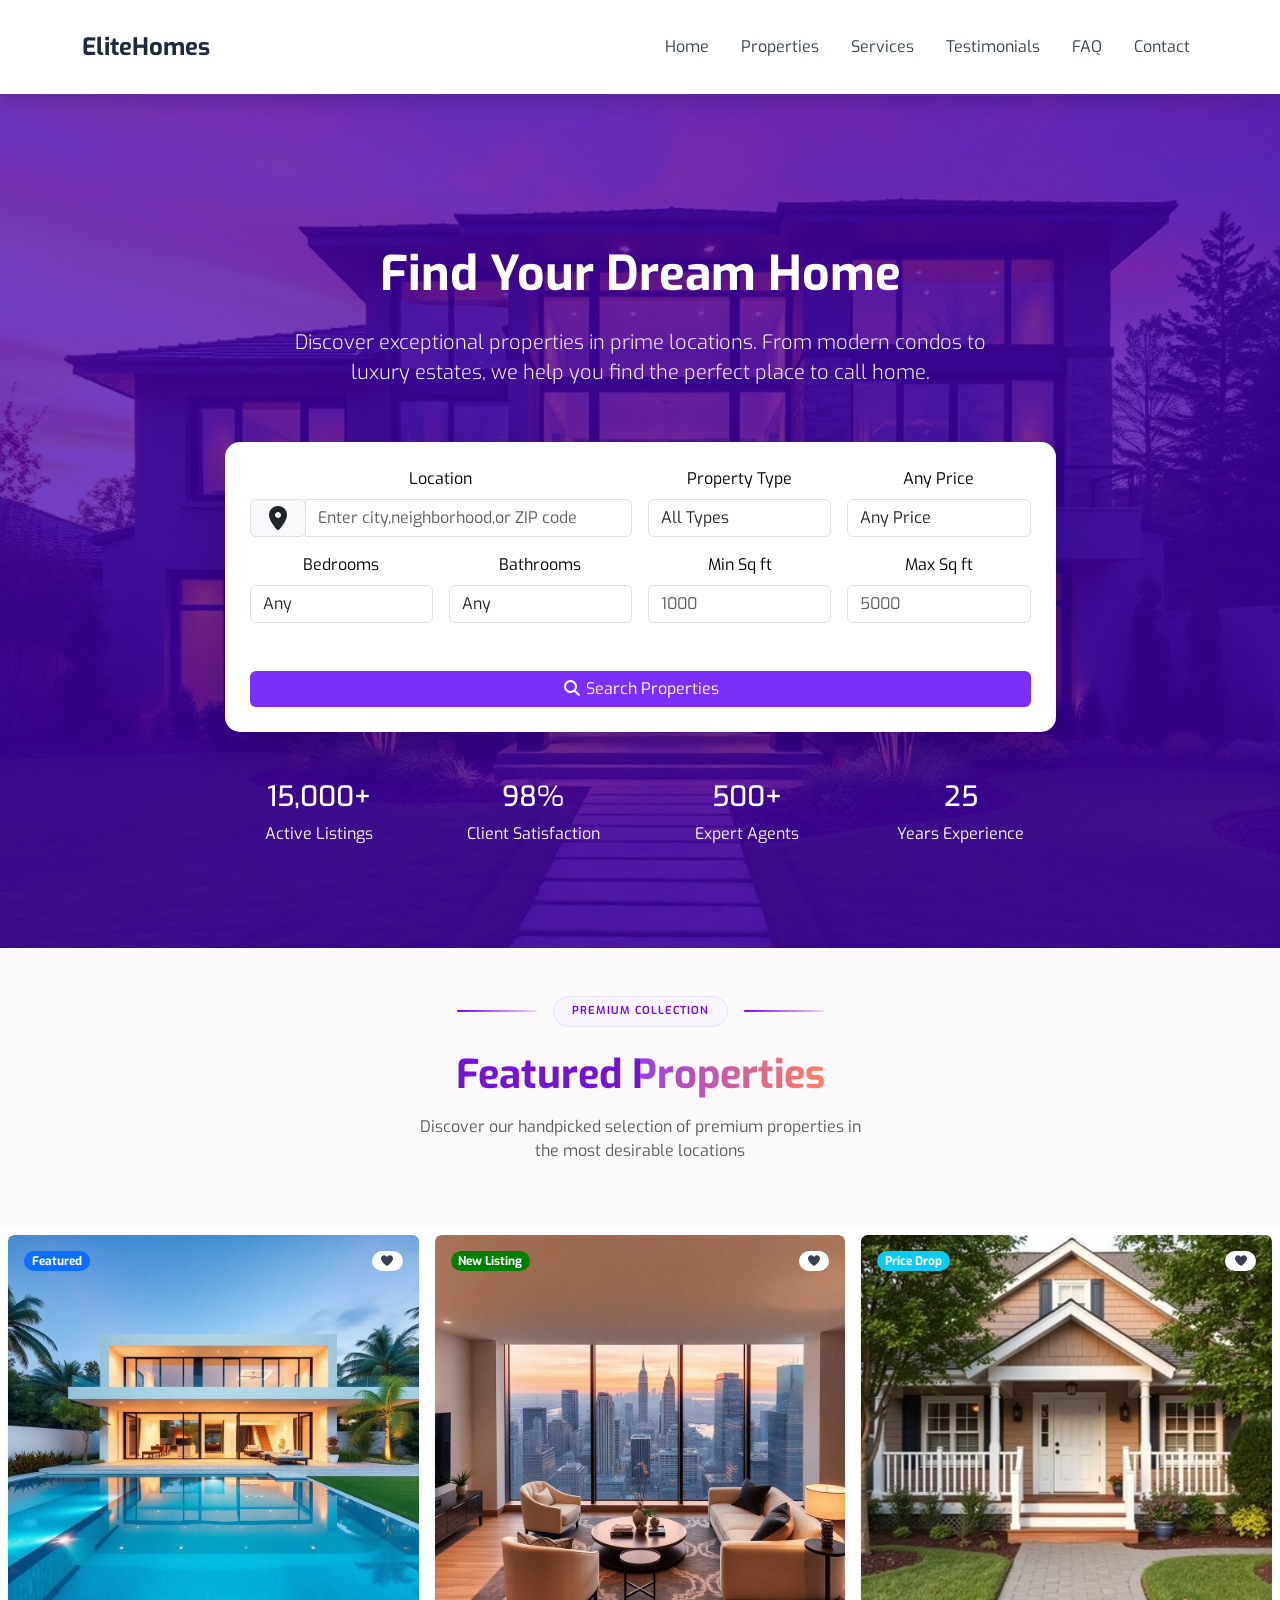
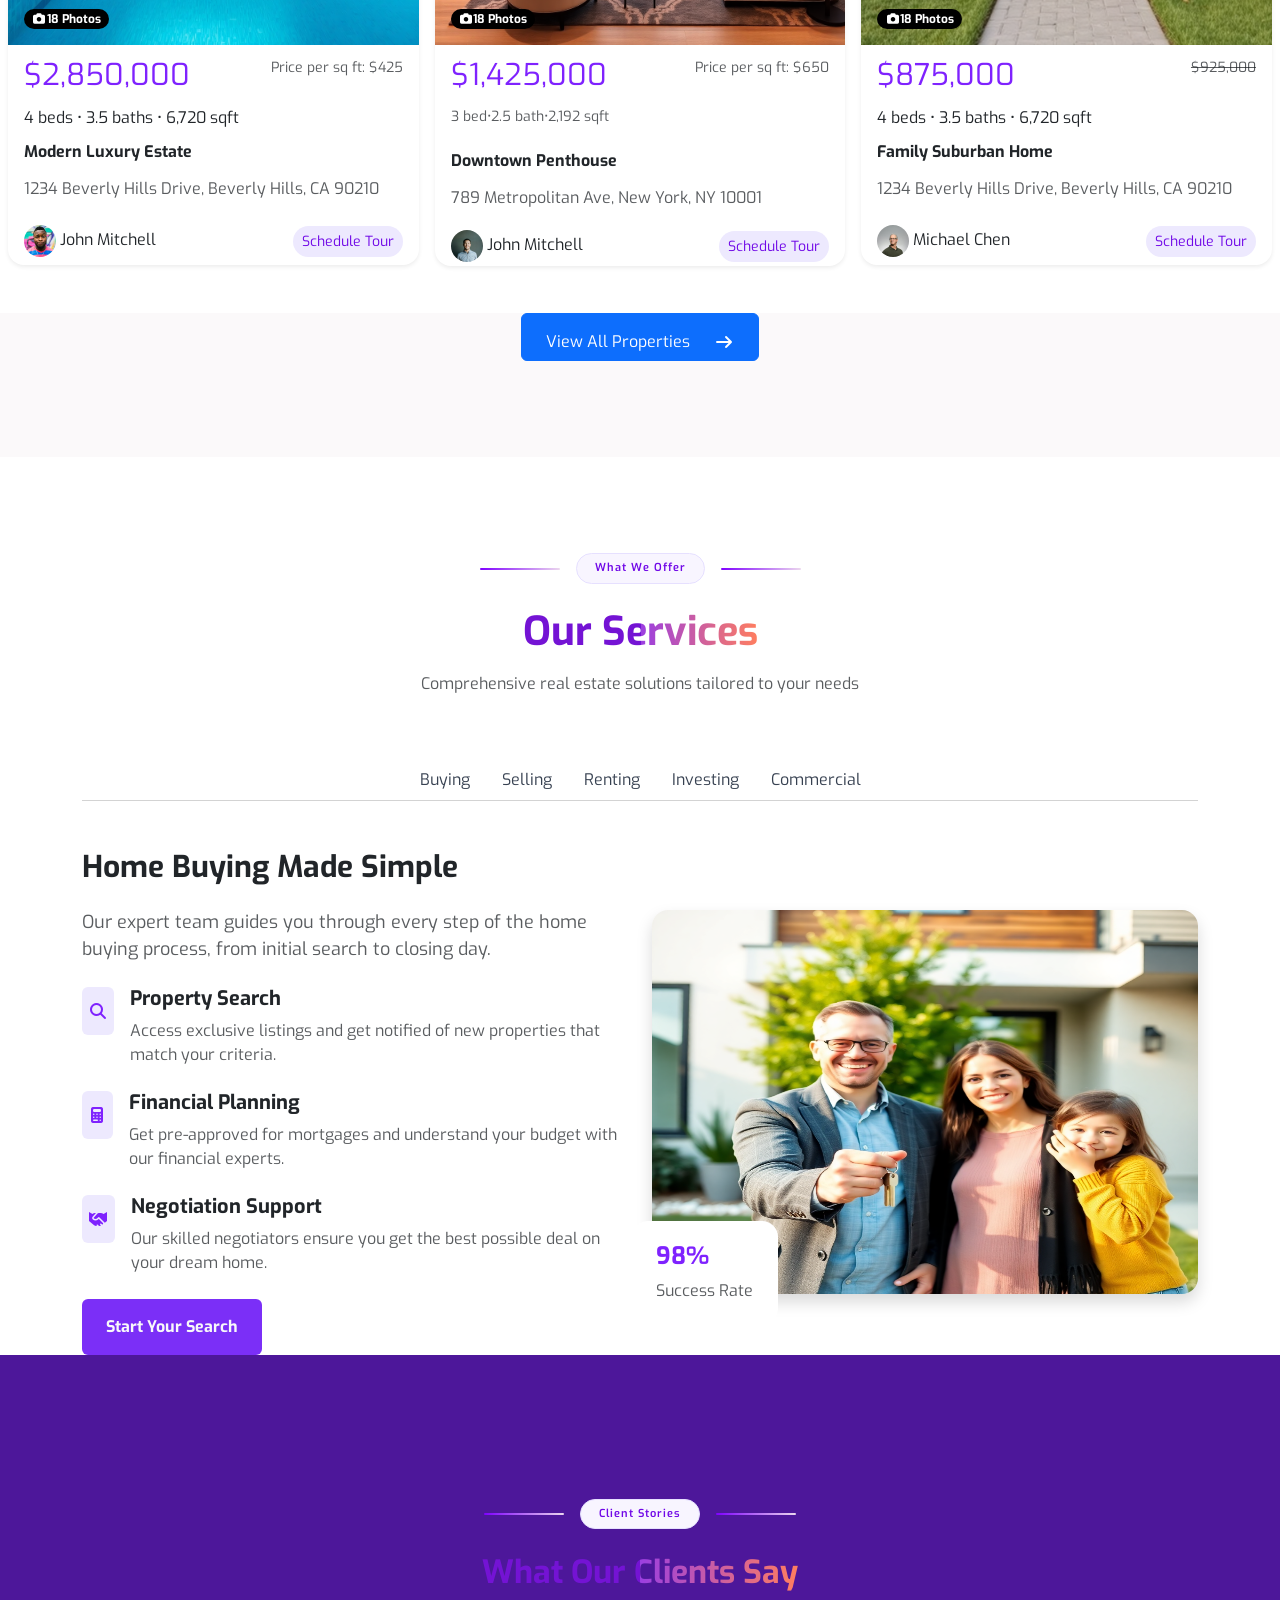
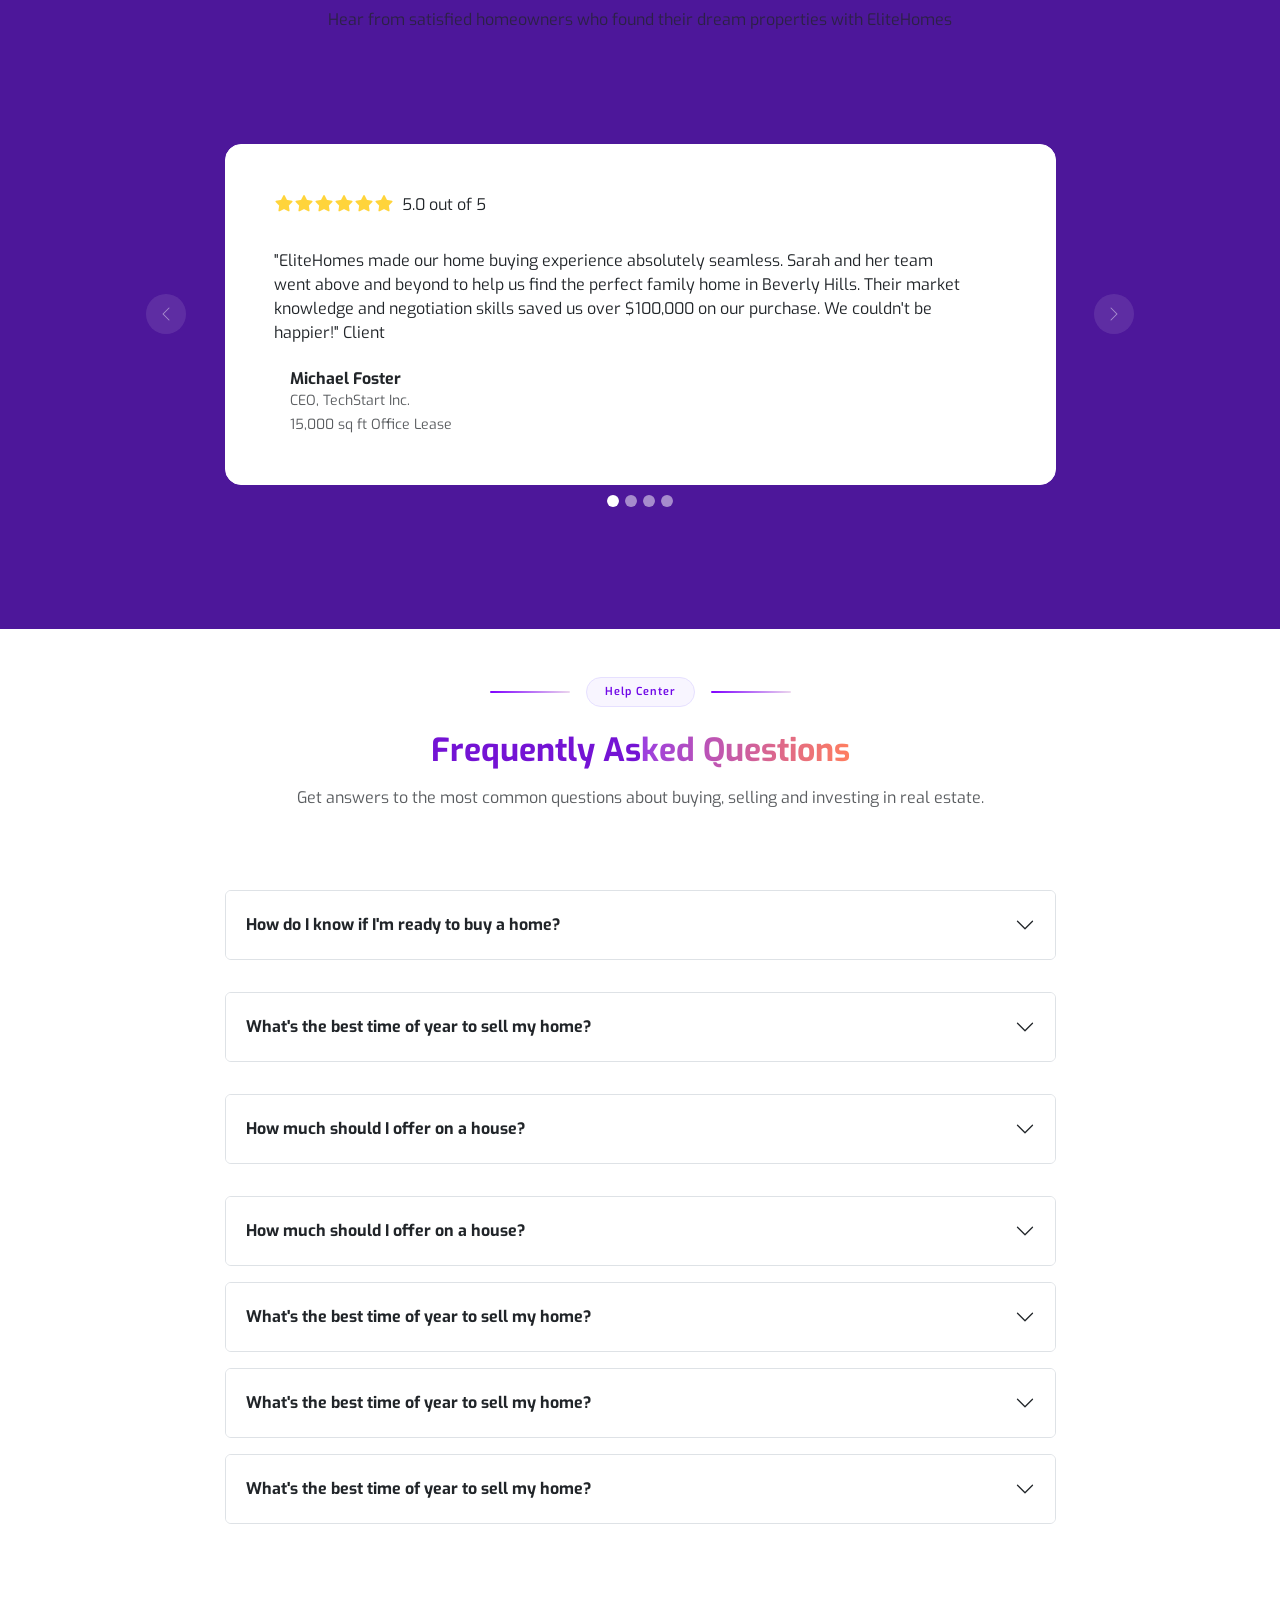
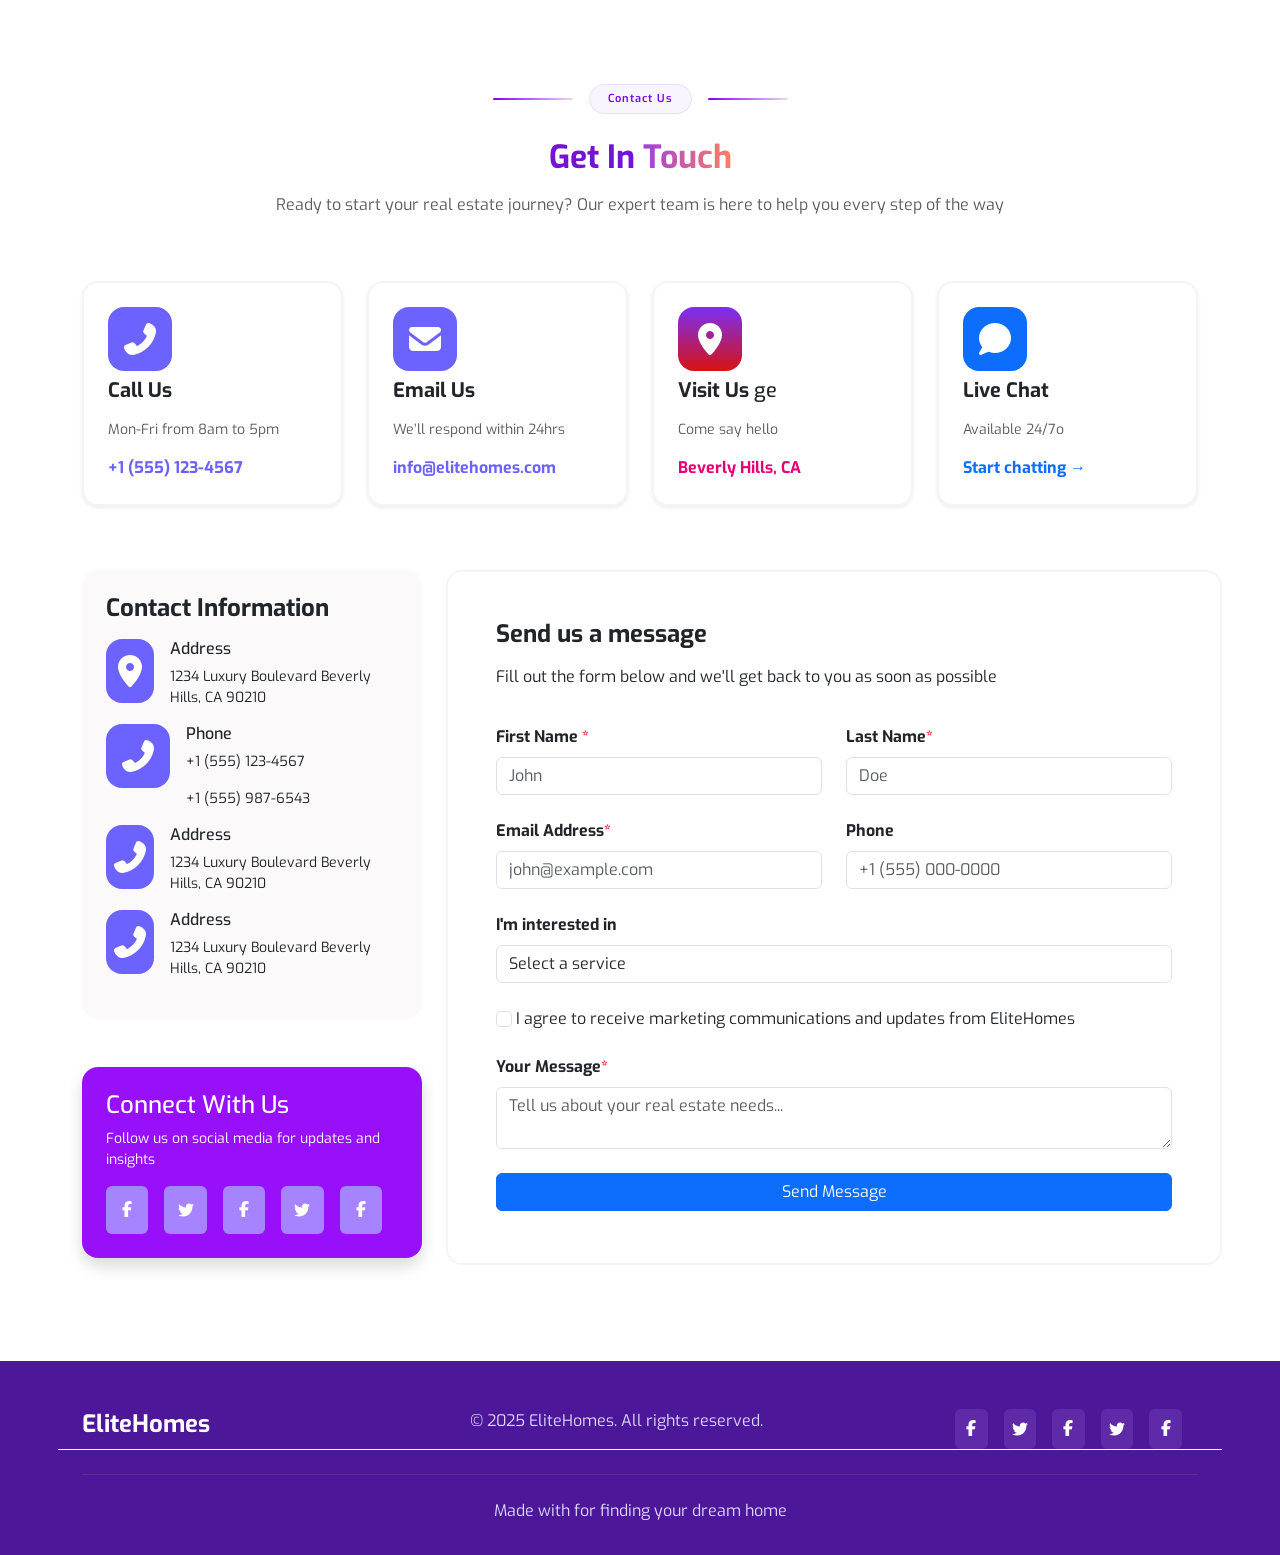
==== index.html @ 31b32c24 "first version" ====
<!DOCTYPE html>
<html lang="en">

<head>
  <meta charset="UTF-8">
  <meta name="viewport" content="width=device-width, initial-scale=1.0">
  <title>Document</title>
  <link href="https://fonts.googleapis.com/css2?family=Exo:ital,wght@0,100..900;1,100..900&display=swap"
    rel="stylesheet">


  <link rel="stylesheet" href="./css/all.min.css">
  <link rel="stylesheet" href="./css/bootstrap.min.css">
  <link rel="stylesheet" href="./css/style.css">

  
</head>

<body>
  <nav class="navbar navbar-expand-lg shadow fixed-top w-100 bg-white">
    <div class="container py-3">
      <a class="navbar-brand" href="#"><b>EliteHomes</b></a>
      <button class="navbar-toggler" type="button" data-bs-toggle="collapse" data-bs-target="#navbar"
        aria-controls="navbarNavDropdown" aria-expanded="false" aria-label="Toggle navigation">
        <span class="navbar-toggler-icon"></span>
      </button>
      <div class="collapse navbar-collapse" id="navbar">
        <ul class="navbar-nav  ms-auto gap-3 " style="border-bottom:none!important">

          <li class="nav-item">
            <a class="nav-link" href="#">Home</a>
          </li>
          <li class="nav-item dropdown position-relative">
            <a class="nav-link dropdown-toggle" href="#" data-bs-toggle="dropdown">
              Properties
            </a>

            <!-- <div class="dropdown-menu mega-menu p-4 bg-white"> -->
            <!-- <div class="dropdown-menu mega-menu p-4 bg-white">
                 -->
            <div class="dropdown-menu mega-menu p-4 bg-white dropdown-menu-start">
              <div class="row g-4">

                <!-- Featured Properties -->
                <div class=" col-md-3 ">
                  <h3 class="mb-3">Featured Properties</h3>

                  <div class="d-flex align-items-center gap-2 mb-2">
                    <img src="images/photo-1600596542815-ffad4c1539a9.jpg" class="property-img rounded" alt="">
                    <div>
                      <h4 class="mb-1 small">Luxury Villa</h4>
                      <p class="mb-0 small text-muted">$2.5M • 5 beds • 4 baths</p>
                    </div>
                  </div>

                  <div class="d-flex align-items-center gap-2">
                    <img src="images/photo-1600585154340-be6161a56a0c.jpg" class="property-img rounded" alt="">
                    <div>
                      <h6 class="mb-1 small">Modern Apartment</h6>
                      <p class="mb-0 small text-muted">$850K • 2 beds .2 baths</p>
                    </div>
                  </div>
                </div>


                <!-- Column 2 -->
                <div class="col-md-3 ">



                  <h3 class="mb-3 ps-4">Property Types</h3>
                  <ul>
                    <li><i class="fa-solid fa-house" style="color: rgb(72, 58, 10);"></i><a href="#"
                        class="flex items-center text-gray-600 hover:text-violet-600 transition-colors">

                        <span>Single Family Homes</span>
                      </a></li>
                    <li><a href=""><i class="fa-solid fa-building"
                          style="color: rgb(72, 58, 10);"></i><span>Apartments</span></a></li>
                    <li><a href=""><i class="fa-solid fa-warehouse"
                          style="color: rgb(72, 58, 10);"></i><span>Condominiums</span></a></li>
                    <li><a href=""><i class="fa-solid fa-store"
                          style="color: rgb(72, 58, 10);"></i><span>Commercial</span></a></li>

                    <li><a href=""><i class="fa-solid fa-tree" style="color: rgb(72, 58, 10);"></i><span>Land &amp;
                          Lots</span></a></li>
                  </ul>



                </div>

                <!-- Column 3 -->
                <div class="col-md-3 mt-4  d-flex flex-column gap-3 mb-2 ">
                  <div class="newyork   rounded-4  align text-start p-4 ">
                    <h6 class="small align-items-start">New York</h6>
                    <p class="small text-muted align-items-start">2145 Properties</p>
                  </div>
                  <div class="newyork   rounded-4  text-start p-4 ">
                    <h6 class="small align-items-start">New York</h6>
                    <p class="small text-muted align-items-start">2145 Properties</p>
                  </div>
                  <div class="newyork rounded-4  text-start p-4 ">
                    <h6 class="small align-items-start">New York</h6>
                    <p class="small text-muted align-items-start">2145 Properties</p>
                  </div>
                </div>


                <!-- Column 4 -->
                <div class="col-md-3 px-4 mt-4  d-flex flex-column gap-3 mb-2 ">
                  <div class="p-3 resourses  rounded-4 ">
                    <div>
                      <h6>
                        Buying Guide
                      </h6>
                    </div>
                    <p>
                      Essential tips and strategies for first-time homebuyers
                    </p>
                    <span>Learn More</span>
                  </div>
                  <div class="p-3 resourses rounded-4 ">
                    <div>
                      <h6>
                        Buying Guide
                      </h6>
                    </div>
                    <p>
                      Essential tips and strategies for first-time homebuyers
                    </p>
                    <span>Learn More</span>
                  </div>
                  <div class="p-3 resourses rounded-4 ">
                    <div>
                      <h6>
                        Buying Guide
                      </h6>
                    </div>
                    <p>
                      Essential tips and strategies for first-time homebuyers
                    </p>
                    <span>Learn More</span>
                  </div>

                </div>

              </div>
            </div>
          </li>




          <li class="nav-item">
            <a class="nav-link" href="#Services">Services</a>
          </li>
          <li class="nav-item">
            <a class="nav-link" href="#">Testimonials</a>
          </li>
          <li class="nav-item">
            <a class="nav-link" href="#">FAQ
            </a>
          </li>
          <li class="nav-item">
            <a class="nav-link" href="#">
              Contact
            </a>
          </li>

        </ul>
      </div>
    </div>
  </nav>


  <section class="hero mt-5 ">
    <div class="container mt-5 ">
      <div class="row mt-5">
        <div class="col-md-9 mx-auto mt-5 ">
          <h1 class="fw-bold display-5 display-md-3 py-3">Find Your Dream Home</h1>
          <p class="lead pb-4">
            Discover exceptional properties in prime locations. From modern condos to <br> luxury estates, we help you
            find
            the
            perfect place to call home.
          </p>



          <!-- Search Box -->
          <form class="search-box shadow-lg">

            <div class="row g-3">



              <div class="col-md-6 ">
                <label class="text-black">Location</label>

                <div class="input-group mt-2">
                  <div class="input-group-prepend">
                    <span class="input-group-text" id="basic-addon1"><i
                        class="fa-solid fa-location-dot fs-4"></i></span>
                  </div>
                  <input type="text" class="form-control" id="location"
                    placeholder="Enter city,neighborhood,or ZIP code">
                </div>




              </div>




              <div class="col-md-3">
                <label class="text-black">Property Type</label>
                <select class="form-select mt-2">
                  <option selected>All Types</option>
                  <option value="1">House</option>
                  <option value="2">Apartment</option>
                  <option value="3">Condo</option>
                  <option value="4">Townhouse</option>
                </select>

              </div>

              <div class="col-md-3">
                <label class="text-black">Any Price</label>
                <select class="form-select mt-2">
                  <option selected>Any Price</option>
                  <option value="1">$0 - $500K</option>
                  <option value="2">$500K - $1M</option>
                  <option value="3">$1M - $2M</option>
                  <option value="4">$2M+</option>
                </select>


              </div>
              <div class="col-md-3">
                <label class="text-black">Bedrooms</label>
                <select class="form-select mt-2">
                  <option selected class="text-black">Any</option>
                  <option value="1">1+</option>
                  <option value="2">2+</option>
                  <option value="3">3+</option>
                  <option value="4">4+</option>
                  <option value="5">5+</option>
                </select>
              </div>
              <div class="col-md-3">
                <label class="text-black">Bathrooms</label>
                <select class="form-select mt-2">
                  <option selected class="text-black">Any</option>
                  <option value="1">1+</option>
                  <option value="2">2+</option>
                  <option value="3">3+</option>
                  <option value="4">4+</option>
                  <option value="5">5+</option>
                </select>
              </div>

              <div class="col-md-3">
                <label class="text-black">Min Sq ft</label>
                <input type="number" class="form-control mt-2 " placeholder="1000">
              </div>

              <div class="col-md-3">
                <label class="text-black">Max Sq ft</label>
                <input type="number" class="form-control mt-2" placeholder="5000">
              </div>

            </div>



            <div class="col-12 ">
              <button class="btn btn-purple w-100 mt-5 g-4 ">
                <i class="fa-solid fa-magnifying-glass"></i> <span>Search Properties</span>
              </button>
            </div>
          </form>
          <div class="row py-5">

            <div class="col-md-3">
              <h3>15,000+</h3>
              <p>Active Listings</p>
            </div>
            <div class="col-md-3">
              <h3>98%</h3>
              <p>Client Satisfaction</p>
            </div>
            <div class="col-md-3">
              <h3>500+</h3>
              <p>Expert Agents</p>
            </div>
            <div class="col-md-3">
              <h3>25</h3>
              <p>Years Experience</p>
            </div>
          </div>
        </div>
      </div>
    </div>
  </section>
  <section class="properties py-5 " id=" properties" style="background-color: #fbf9fa;>
    <div class=" container py-5 ">
      <header class=" text-center ">


        <div class=" d-flex align-items-center justify-content-center mb-4">

    <div class="line"></div>

    <span class="premium-badge mx-3">
      PREMIUM COLLECTION
    </span>

    <div class="line"></div>
    </div>



    <!-- Title -->
    <h1 class="fw-bold gradient-text mb-3">
      Featured Properties
    </h1>

    <!-- Description -->
    <p class="text-muted">
      Discover our handpicked selection of premium properties in <br> the most desirable locations
    </p>
    </header>

    <div class="row py-5 g-0 ">

      <!-- Card 1 -->

      <div class="col-md-4   bg-white  ">
        <div class="premium-card  m-2 shadow-sm rounded-4">
          <div class=" premum-image rounded-top position-relative ">
            <img src="images/44a2b4228c-b0676a32c7b4aac7109e.png" class="img-fluid rounded-top img-zoom w-100"
              class="img-zoom">
            <span class="badge bg-primary position-absolute top-0 start-0  m-3 rounded-4 badge-custom">Featured</span>
            <span
              class="badge bg-primary position-absolute top-0 end-0 m-3 rounded-top-pill rounded-bottom-pill bg-body heart"><i
                class="fa-solid fa-heart"></i></span>
            <span class="badge  position-absolute bottom-0 start-0 m-3 bg-black rounded-4"> <i
                class="fa-solid fa-camera" style="color: rgb(255, 255, 255);"></i>18 Photos</span>


          </div>

          <div class="premium-card-content px-3">
            <div class="d-flex justify-content-between align-items-center py-2">
              <span class="price ">$2,850,000</span>
              <p class="text-muted small">Price per sq ft: $425</p>
            </div>

            <p class="mb-1 text-start">4 beds • 3.5 baths • 6,720 sqft</p>
            <h6 class="fw-bold text-start py-2">Modern Luxury Estate</h6>
            <p class="text-muted text-start">1234 Beverly Hills Drive, Beverly Hills, CA 90210</p>
            <div class="card-footer d-flex justify-content-between align-items-center py-2">
              <div class="justify-rounded">
                <img class="rounded-circle " style="width: 32px;height: 32px;" src="images/avatar-1.jpg"
                  alt="avatar-1 ">
                <span>John Mitchell</span>
              </div>
              <button class="btn btn-sm btn-schedule rounded-4">Schedule Tour</button>
            </div>
          </div>


        </div>
      </div>
      <div class="col-md-4   bg-white  ">
        <div class="premium-card  m-2 shadow-sm rounded-4">
          <div class=" premum-image rounded-top position-relative ">
            <img src="images/9abf95526e-b58dacd391ff334a4f94.png" alt="image"
              class="img-fluid rounded-top img-zoom w-100" class="img-zoom">
            <span class="badge position-absolute top-0 start-0  m-3 new-custom rounded-4">New Listing</span>
            <span
              class="badge bg-primary position-absolute top-0 end-0 m-3 rounded-top-pill rounded-bottom-pill bg-body heart"><i
                class="fa-solid fa-heart"></i></span>
            <span class="badge bg-primary position-absolute bottom-0 start-0 m-3 bg-black rounded-4"> <i
                class="fa-solid fa-camera" style="color: rgb(255, 255, 255);"></i>18 Photos</span>


          </div>

          <div class="premium-card-content px-3">
            <div class="d-flex justify-content-between align-items-center py-2">
              <span class="price ">$1,425,000</span>
              <p class="text-muted small">Price per sq ft: $650</p>
            </div>
            <p class="text-muted small">3 bed•2.5 bath•2,192 sqft</p>


            <h6 class="fw-bold text-start py-2">Downtown Penthouse</h6>
            <p class="text-muted text-start">789 Metropolitan Ave, New York, NY 10001</p>
            <div class="card-footer d-flex justify-content-between align-items-center py-1">
              <div class="justify-rounded">
                <img class="rounded-circle " style="width: 32px;height: 32px;" src="images/avatar-5.jpg"
                  alt="avatar-1 ">
                <span>John Mitchell</span>
              </div>
              <button class="btn btn-sm btn-schedule  rounded-4">Schedule Tour</button>
            </div>
          </div>
        </div>


      </div>
      <div class="col-md-4   bg-white  ">
        <div class="premium-card  m-2 shadow-sm rounded-4">
          <div class=" premum-image rounded-top position-relative ">
            <img src="images/featured-properties-img-3.png" class="img-fluid rounded-top img-zoom w-100"
              class="img-zoom">
            <span class="badge position-absolute top-0 start-0  m-3 bg-info  rounded-4">Price Drop</span>
            <span
              class="badge bg-primary position-absolute top-0 end-0 m-3 rounded-top-pill rounded-bottom-pill bg-body heart"><i
                class="fa-solid fa-heart"></i></span>
            <span class="badge bg-primary position-absolute bottom-0 start-0 m-3 bg-black rounded-4"> <i
                class="fa-solid fa-camera" style="color: rgb(255, 255, 255);"></i>18 Photos</span>


          </div>

          <div class="premium-card-content mb-5 px-3">
            <div class="d-flex justify-content-between align-items-center py-2">
              <span class="price ">$875,000</span>
              <p class="text-muted small text-decoration-line-through"> $925,000</p>
            </div>

            <p class="mb-1 text-start">4 beds • 3.5 baths • 6,720 sqft</p>
            <h6 class="fw-bold text-start py-2">Family Suburban Home</h6>
            <p class="text-muted text-start">1234 Beverly Hills Drive, Beverly Hills, CA 90210</p>
            <div class="card-footer d-flex justify-content-between align-items-center py-2">
              <div class="justify-rounded">
                <img class="rounded-circle " style="width: 32px;height: 32px;" src="images/avatar-3.jpg"
                  alt="avatar-1 ">
                <span>Michael Chen</span>
              </div>
              <button class="btn btn-sm btn-schedule rounded-4">Schedule Tour</button>
            </div>
          </div>


        </div>
      </div>

      <div class="col-12 text-center ">
        <button
          class="btn btn-primary d-inline-flex align-items-center gap-4 mx-auto  px-4 pt-3 text-white curser-pointer ">
          View All Properties
          <i class="fa-solid fa-arrow-right"></i>
        </button>
      </div>

    </div>


  </section>
  <section class="Services " id="Services" style="background-color: #fff;">
    <div class="container pt-5 ">

      <header class=" text-center py-5 ">

        <!-- Line + Badge -->
        <div class=" d-flex align-items-center justify-content-center mb-4">

          <div class="line"></div>

          <span class="premium-badge mx-3">
            What We Offer
          </span>

          <div class="line"></div>
        </div>



        <!-- Title -->
        <h1 class="fw-bold gradient-text mb-3">
          Our Services
        </h1>

        <!-- Description -->
        <p class="text-muted">
          Comprehensive real estate solutions tailored to your needs
        </p>
      </header>
      <ul class="nav nav-pills mb-5 justify-content-center text-decoration-underline" id="pills-tab" role="tablist">
        <li class="nav-item" role="presentation">
          <button class="nav-link active" id="pills-Buying-tab" data-bs-toggle="pill" data-bs-target="#pills-Buying"
            type="button" role="tab" aria-controls="pills-Buying" aria-selected="true">Buying</button>
        </li>
        <li class="nav-item" role="presentation">
          <button class="nav-link" id="pills-Selling-tab" data-bs-toggle="pill" data-bs-target="#pills-Selling"
            type="button" role="tab" aria-controls="pills-Selling" aria-selected="false">Selling</button>
        </li>
        <li class="nav-item" role="presentation">
          <button class="nav-link" id="pills-Renting-tab" data-bs-toggle="pill" data-bs-target="#pills-Renting"
            type="button" role="tab" aria-controls="pills-Renting" aria-selected="false">Renting</button>
        </li>
        <li class="nav-item" role="presentation">
          <button class="nav-link" id="pills-Investing-tab" data-bs-toggle="pill" data-bs-target="#pills-Investing"
            type="button" role="tab" aria-controls="pills-Investing" aria-selected="false">Investing</button>
        </li>
        <li class="nav-item" role="presentation">
          <button class="nav-link" id="pills-Commercial-tab" data-bs-toggle="pill" data-bs-target="#pills-Commercial"
            type="button" role="tab" aria-controls="pills-Commercial" aria-selected="false">Commercial</button>
        </li>

      </ul>
      <div class="tab-content " id="pills-tabContent">
        <div class="tab-pane fade show active" id="pills-Buying" role="tabpanel" aria-labelledby="pills-Buying-tab"
          tabindex="0">
          <div class="row align-items-center">
            <div class="col-lg-6">
              <div class="services-content">
                <h3 class="fw-bold mb-4">Home Buying Made Simple</h3>
                <p class="text-muted mb-4">Our expert team guides you through every step of the home buying process,
                  from
                  initial search to closing day.</p>
                <div class="property d-flex align-items-start">
                  <div class="services-icon d-flex align-items-center justify-content-center rounded-2 me-3"><i
                      class="fa-solid fa-magnifying-glass"></i></div>
                  <div>
                    <h5 class="fw-bold">Property Search</h5>
                    <p class="text-muted mb-4">
                      Access exclusive listings and get notified of new properties that match your criteria.
                    </p>
                  </div>
                </div>
                <div class="property d-flex align-items-start">
                  <div class="services-icon d-flex align-items-center justify-content-center rounded-2 me-3"><i
                      class="fa-solid fa-calculator"></i></div>
                  <div>
                    <h5 class="fw-bold">Financial Planning</h5>
                    <p class="text-muted mb-4">
                      Get pre-approved for mortgages and understand your budget with our financial experts.
                    </p>
                  </div>
                </div>
                <div class="property d-flex align-items-start">
                  <div class="services-icon  d-flex align-items-center justify-content-center rounded-2 me-3"><i
                      class="fa-solid fa-handshake"></i></div>
                  <div>
                    <h5 class="fw-bold">Negotiation Support</h5>
                    <p class="text-muted mb-4">
                      Our skilled negotiators ensure you get the best possible deal on your dream home.
                    </p>
                  </div>
                </div>


                <button class="btn btn-purple custom-btn  py-3 px-4 text-light fw-bold pointer  ">Start Your
                  Search</button>
              </div>
            </div>
            <div class="col-lg-6 my-5 ">
              <div class="services-image position-relative"><img src="images/18044b5adf-88059163f35da14236cf.png"
                  alt="image" class="img-fluid w-100 rounded-4  shadow ">

                <div class="badge-box align-content-center ps-4 rounded-4 ">
                  <h5 class="fw-bold ">98%</h5>
                  <span class="text-muted">Success Rate</span>
                </div>
              </div>
            </div>
          </div>
        </div>
        <div class="tab-pane fade " id="pills-Selling" role="tabpanel" aria-labelledby="pills-Selling-tab" tabindex="0">


          <div class="row align-items-center">
            <div class="col-lg-6">
              <div class="services-content">
                <h3 class="fw-bold mb-4">Maximize Your Home's Value</h3>
                <p class="text-muted mb-4">Sell your property quickly and for the best price with our comprehensive
                  marketing strategy and expert guidance.</p>
                <div class="property d-flex align-items-start">
                  <div class="services-icon d-flex align-items-center justify-content-center rounded-2 me-3"><i
                      class="fa-solid fa-magnifying-glass"></i></div>
                  <div>
                    <h5 class="fw-bold">Market Analysis</h5>
                    <p class="text-muted mb-4">
                      Get a comprehensive market analysis to price your home competitively.
                    </p>
                  </div>
                </div>
                <div class="property d-flex align-items-start">
                  <div class="services-icon d-flex align-items-center justify-content-center rounded-2 me-3"><i
                      class="fa-solid fa-calculator"></i></div>
                  <div>
                    <h5 class="fw-bold">Professional Marketing</h5>
                    <p class="text-muted mb-4">
                      High-quality photography, virtual tours, and multi-channel marketing campaigns.
                    </p>
                  </div>
                </div>
                <div class="property d-flex align-items-start">
                  <div class="services-icon  d-flex align-items-center justify-content-center rounded-2 me-3"><i
                      class="fa-solid fa-handshake"></i></div>
                  <div>
                    <h5 class="fw-bold">Buyer Screening</h5>
                    <p class="text-muted mb-4">
                      We pre-qualify buyers to ensure serious inquiries and smooth transactions.
                    </p>
                  </div>
                </div>


                <button class="btn btn-purple custom-btn  py-3 px-4 text-light fw-bold pointer  ">Get Home
                  Valuation</button>
              </div>
            </div>
            <div class="col-lg-6 my-5 ">
              <div class="services-image position-relative"><img src="images/b4fdd2ba9a-67b56ca0ef6719943016.png"
                  alt="image" class="img-fluid w-100 rounded-4  shadow ">

                <div class="badge-box align-content-center ps-4 rounded-4 ">
                  <h5 class="fw-bold ">98%</h5>
                  <span class="text-muted">Success Rate</span>
                </div>
              </div>
            </div>
          </div>
        </div>
        <div class="tab-pane fade" id="pills-Renting" role="tabpanel" aria-labelledby="pills-Renting-tab" tabindex="0">

          <div class="row align-items-center">
            <div class="col-lg-6">
              <div class="services-content">
                <h3 class="fw-bold mb-4">Premium Rental Properties</h3>
                <p class="text-muted mb-4">Find your perfect rental home with our extensive portfolio of quality
                  properties and personalized service.</p>
                <div class="property d-flex align-items-start">
                  <div class="services-icon d-flex align-items-center justify-content-center rounded-2 me-3"><i
                      class="fa-solid fa-magnifying-glass"></i></div>
                  <div>
                    <h5 class="fw-bold">Prime Locations </h5>
                    <p class="text-muted mb-4">
                      Access rentals in the most desirable neighborhoods and communities.
                    </p>
                  </div>
                </div>
                <div class="property d-flex align-items-start">
                  <div class="services-icon d-flex align-items-center justify-content-center rounded-2 me-3"><i
                      class="fa-solid fa-calculator"></i></div>
                  <div>
                    <h5 class="fw-bold">Verified Properties</h5>
                    <p class="text-muted mb-4">
                      All our rental properties are thoroughly inspected and verified for quality.
                    </p>
                  </div>
                </div>
                <div class="property d-flex align-items-start">
                  <div class="services-icon  d-flex align-items-center justify-content-center rounded-2 me-3"><i
                      class="fa-solid fa-handshake"></i></div>
                  <div>
                    <h5 class="fw-bold">24/7 Support</h5>
                    <p class="text-muted mb-4">
                      Round-the-clock maintenance and tenant support services.
                    </p>
                  </div>
                </div>


                <button class="btn btn-purple custom-btn  py-3 px-4 text-light fw-bold pointer  "> Browse Rentals
                </button>
              </div>
            </div>
            <div class="col-lg-6 my-5 ">
              <div class="services-image position-relative"><img src="images/0dc817b5c8-7e972da3ef57d074b2ad.png"
                  alt="image" class="img-fluid w-100 rounded-4  shadow ">

                <div class="badge-box align-content-center ps-4 rounded-4 ">
                  <h5 class="fw-bold ">98%</h5>
                  <span class="text-muted">Success Rate</span>
                </div>
              </div>
            </div>
          </div>
        </div>
        <div class="tab-pane fade" id="pills-Investing" role="tabpanel" aria-labelledby="pills-Investing-tab"
          tabindex="0">

          <div class="row align-items-center">
            <div class="col-lg-6">
              <div class="services-content">
                <h3 class="fw-bold mb-4">Real Estate Investment</h3>
                <p class="text-muted mb-4">Build wealth through strategic real estate investments with our expert
                  guidance and market insights.</p>
                <div class="property d-flex align-items-start">
                  <div class="services-icon d-flex align-items-center justify-content-center rounded-2 me-3"><i
                      class="fa-solid fa-magnifying-glass"></i></div>
                  <div>
                    <h5 class="fw-bold">Portfolio Analysis</h5>
                    <p class="text-muted mb-4">
                      Comprehensive analysis of investment opportunities and portfolio optimization.
                    </p>
                  </div>
                </div>
                <div class="property d-flex align-items-start">
                  <div class="services-icon d-flex align-items-center justify-content-center rounded-2 me-3"><i
                      class="fa-solid fa-calculator"></i></div>
                  <div>
                    <h5 class="fw-bold">ROI Projections</h5>
                    <p class="text-muted mb-4">
                      Detailed return on investment calculations and market forecasting.
                    </p>
                  </div>
                </div>
                <div class="property d-flex align-items-start">
                  <div class="services-icon  d-flex align-items-center justify-content-center rounded-2 me-3"><i
                      class="fa-solid fa-handshake"></i></div>
                  <div>
                    <h5 class="fw-bold">Property Management</h5>
                    <p class="text-muted mb-4">
                      Full-service property management for hands-off investment experience.
                    </p>
                  </div>
                </div>


                <button class="btn btn-purple custom-btn  py-3 px-4 text-light fw-bold pointer  ">
                  Explore Investments</button>
              </div>
            </div>
            <div class="col-lg-6 my-5 ">
              <div class="services-image position-relative"><img src="images/debf2496fe-17c2d91b88c14737e857.png"
                  alt="image" class="img-fluid w-100 rounded-4  shadow ">

                <div class="badge-box align-content-center ps-4 rounded-4 ">
                  <h5 class="fw-bold ">98%</h5>
                  <span class="text-muted">Success Rate</span>
                </div>
              </div>
            </div>
          </div>
        </div>
        <div class="tab-pane fade" id="pills-Commercial" role="tabpanel" aria-labelledby="pills-Commercial-tab"
          tabindex="0">

          <div class="row align-items-center">
            <div class="col-lg-6">
              <div class="services-content">
                <h3 class="fw-bold mb-4">Commercial Real Estate</h3>
                <p class="text-muted mb-4">Expert commercial real estate services for businesses, investors, and
                  developers.</p>
                <div class="property d-flex align-items-start">
                  <div class="services-icon d-flex align-items-center justify-content-center rounded-2 me-3"><i
                      class="fa-solid fa-magnifying-glass"></i></div>
                  <div>
                    <h5 class="fw-bold">Office Spaces</h5>
                    <p class="text-muted mb-4">
                      Prime office locations for businesses of all sizes and industries.
                    </p>
                  </div>
                </div>
                <div class="property d-flex align-items-start">
                  <div class="services-icon d-flex align-items-center justify-content-center rounded-2 me-3"><i
                      class="fa-solid fa-calculator"></i></div>
                  <div>
                    <h5 class="fw-bold">Industrial Properties
                    </h5>
                    <p class="text-muted mb-4">
                      Warehouses, manufacturing facilities, and distribution centers.
                    </p>
                  </div>
                </div>
                <div class="property d-flex align-items-start">
                  <div class="services-icon  d-flex align-items-center justify-content-center rounded-2 me-3"><i
                      class="fa-solid fa-handshake"></i></div>
                  <div>
                    <h5 class="fw-bold">Retail Spaces</h5>
                    <p class="text-muted mb-4">
                      High-traffic retail locations and shopping center opportunities.
                    </p>
                  </div>
                </div>


                <button class="btn btn-purple custom-btn  py-3 px-4 text-light fw-bold pointer  ">
                  View Commercial Properties
                </button>
              </div>
            </div>
            <div class="col-lg-6 my-5 ">
              <div class="services-image position-relative"><img src="images/183e1f2976-275f59474e90bc26d93b.png"
                  alt="image" class="img-fluid w-100 rounded-4  shadow ">

                <div class="badge-box align-content-center ps-4 rounded-4 ">
                  <h5 class="fw-bold ">$2.5B</h5>
                  <span class="text-muted">Commercial Volume</span>
                </div>
              </div>
            </div>
          </div>
        </div>
      </div>
    </div>

    </div>
  </section>

  <section class="testimonials py-5 text-center text-white w-100">
    <div class="container py-5">
      <header class=" text-center py-5 ">

        <!-- Line + Badge -->
        <div class=" d-flex align-items-center justify-content-center mb-4">

          <div class="line"></div>

          <span class="premium-badge mx-3">
            Client Stories
          </span>

          <div class="line"></div>
        </div>



        <!-- Title -->
        <h2 class="fw-bold gradient-text mb-3">
          What Our Clients Say
        </h2>

        <!-- Description -->
        <p class="text-muted">
          Hear from satisfied homeowners who found their dream properties with EliteHomes
        </p>
      </header>

      <div id="testimonialCarousel" class="carousel slide py-5" data-bs-ride="carousel">

        <!-- indicators -->
        <div class="carousel-indicators">
          <button type="button" data-bs-target="#testimonialCarousel" data-bs-slide-to="0" class="active"></button>
          <button type="button" data-bs-target="#testimonialCarousel" data-bs-slide-to="1"></button>
          <button type="button" data-bs-target="#testimonialCarousel" data-bs-slide-to="2"></button>
          <button type="button" data-bs-target="#testimonialCarousel" data-bs-slide-to="3"></button>
        </div>

        <div class="carousel-inner ">

          <!-- item 1 -->
          <div class="carousel-item active">
            <div class="row  align-items-center justify-content-center ">
              <div class="col-md-9">
                <div class="testimonial-card text-start bg-white rounded-4 p-5 ">

                  <div class=" d-flex mb-3 ">
                    <span><i class="fa-solid fa-star" style="color: rgb(255, 212, 59);"></i><i class="fa-solid fa-star"
                        style="color: rgb(255, 212, 59);"></i><i class="fa-solid fa-star"
                        style="color: rgb(255, 212, 59);"></i><i class="fa-solid fa-star"
                        style="color: rgb(255, 212, 59);"></i><i class="fa-solid fa-star"
                        style="color: rgb(255, 212, 59);"></i><i class="fa-solid fa-star"
                        style="color: rgb(255, 212, 59);"></i></span>
                    <p class="text-dark ms-2">5.0 out of 5
                    </p>
                  </div>

                  <p class="text-dark">
                    "EliteHomes made our home buying experience absolutely seamless. Sarah and her team <br> went
                    above
                    and
                    beyond to help us find the perfect family home in Beverly Hills. Their market <br> knowledge and
                    negotiation skills saved us over $100,000 on our purchase. We couldn't be <br> happier!"
                    Client

                  </p>

                  <div class="d-flex align-items-center mt-4">
                    <img src="https://i.pravatar.cc/60" class="rounded-circle me-3" alt="">
                    <div class="text-start">
                      <h6 class="mb-0 text-dark fw-bold">Michael Foster</h6>
                      <small class="text-muted">CEO, TechStart Inc.</small><br>
                      <small class="text-muted">15,000 sq ft Office Lease</small>
                    </div>
                  </div>

                </div>
              </div>
            </div>
          </div>
          <div class="carousel-item ">
            <div class="row  align-items-center justify-content-center ">
              <div class="col-md-9">
                <div class="testimonial-card text-start bg-white rounded-4 p-5 ">

                  <div class=" d-flex mb-3 ">
                    <span><i class="fa-solid fa-star" style="color: rgb(255, 212, 59);"></i><i class="fa-solid fa-star"
                        style="color: rgb(255, 212, 59);"></i><i class="fa-solid fa-star"
                        style="color: rgb(255, 212, 59);"></i><i class="fa-solid fa-star"
                        style="color: rgb(255, 212, 59);"></i><i class="fa-solid fa-star"
                        style="color: rgb(255, 212, 59);"></i><i class="fa-solid fa-star"
                        style="color: rgb(255, 212, 59);"></i></span>
                    <p class="text-dark ms-2">5.0 out of 5
                    </p>
                  </div>

                  <p class="text-dark">
                    "EliteHomes made our home buying experience absolutely seamless. Sarah and her team <br> went
                    above
                    and
                    beyond to help us find the perfect family home in Beverly Hills. Their market <br> knowledge and
                    negotiation skills saved us over $100,000 on our purchase. We couldn't be <br> happier!"
                    Client

                  </p>

                  <div class="d-flex align-items-center mt-4">
                    <img src="https://i.pravatar.cc/60" class="rounded-circle me-3" alt="">
                    <div class="text-start">
                      <h6 class="mb-0 text-dark fw-bold">Michael Foster</h6>
                      <small class="text-muted">CEO, TechStart Inc.</small><br>
                      <small class="text-muted">15,000 sq ft Office Lease</small>
                    </div>
                  </div>

                </div>
              </div>
            </div>
          </div>
          <div class="carousel-item ">
            <div class="row  align-items-center justify-content-center ">
              <div class="col-md-9">
                <div class="testimonial-card text-start bg-white rounded-4 p-5 ">

                  <div class=" d-flex mb-3 ">
                    <span><i class="fa-solid fa-star" style="color: rgb(255, 212, 59);"></i><i class="fa-solid fa-star"
                        style="color: rgb(255, 212, 59);"></i><i class="fa-solid fa-star"
                        style="color: rgb(255, 212, 59);"></i><i class="fa-solid fa-star"
                        style="color: rgb(255, 212, 59);"></i><i class="fa-solid fa-star"
                        style="color: rgb(255, 212, 59);"></i><i class="fa-solid fa-star"
                        style="color: rgb(255, 212, 59);"></i></span>
                    <p class="text-dark ms-2">5.0 out of 5
                    </p>
                  </div>

                  <p class="text-dark">
                    "EliteHomes made our home buying experience absolutely seamless. Sarah and her team <br> went
                    above
                    and
                    beyond to help us find the perfect family home in Beverly Hills. Their market <br> knowledge and
                    negotiation skills saved us over $100,000 on our purchase. We couldn't be <br> happier!"
                    Client

                  </p>

                  <div class="d-flex align-items-center mt-4">
                    <img src="https://i.pravatar.cc/60" class="rounded-circle me-3" alt="">
                    <div class="text-start">
                      <h6 class="mb-0 text-dark fw-bold">Michael Foster</h6>
                      <small class="text-muted">CEO, TechStart Inc.</small><br>
                      <small class="text-muted">15,000 sq ft Office Lease</small>
                    </div>
                  </div>

                </div>
              </div>
            </div>
          </div>

          <div class="carousel-item">
            <div class="row  align-items-center justify-content-center ">
              <div class="col-md-9">
                <div class="testimonial-card text-start bg-white rounded-4 p-5 ">

                  <div class=" d-flex mb-3 ">
                    <span><i class="fa-solid fa-star" style="color: rgb(255, 212, 59);"></i><i class="fa-solid fa-star"
                        style="color: rgb(255, 212, 59);"></i><i class="fa-solid fa-star"
                        style="color: rgb(255, 212, 59);"></i><i class="fa-solid fa-star"
                        style="color: rgb(255, 212, 59);"></i><i class="fa-solid fa-star"
                        style="color: rgb(255, 212, 59);"></i><i class="fa-solid fa-star"
                        style="color: rgb(255, 212, 59);"></i></span>
                    <p class="text-dark ms-2">5.0 out of 5
                    </p>
                  </div>

                  <p class="text-dark">
                    "EliteHomes made our home buying experience absolutely seamless. Sarah and her team <br> went
                    above
                    and
                    beyond to help us find the perfect family home in Beverly Hills. Their market <br> knowledge and
                    negotiation skills saved us over $100,000 on our purchase. We couldn't be <br> happier!"
                    Client

                  </p>

                  <div class="d-flex align-items-center mt-4">
                    <img src="https://i.pravatar.cc/60" class="rounded-circle me-3" alt="">
                    <div class="text-start">
                      <h6 class="mb-0 text-dark fw-bold">Michael Foster</h6>
                      <small class="text-muted">CEO, TechStart Inc.</small><br>
                      <small class="text-muted">15,000 sq ft Office Lease</small>
                    </div>
                  </div>

                </div>
              </div>
            </div>


          </div>


        </div>
        <button class="carousel-control-prev" type="button" data-bs-target="#testimonialCarousel" data-bs-slide="prev">
          <span class="carousel-control-prev-icon"></span>
        </button>

        <button class="carousel-control-next" type="button" data-bs-target="#testimonialCarousel" data-bs-slide="next">
          <span class="carousel-control-next-icon"></span>
        </button>



      </div>

  </section>
<br><br>
  <section class="faq" id="faq">
    <div class="container">
      <header class=" text-center ">

        <!-- Line + Badge -->
        <div class=" d-flex align-items-center justify-content-center mb-4">

          <div class="line"></div>

          <span class="premium-badge mx-3">
            Help Center
          </span>

          <div class="line"></div>
        </div>



        <!-- Title -->
        <h2 class="fw-bold gradient-text mb-3">
          Frequently Asked Questions
        </h2>

        <!-- Description -->
        <p class="text-muted">
          Get answers to the most common questions about buying, selling and investing in real estate.
        </p>
      </header>

      <div class="row align-items-center justify-content-center py-5">
        <div class="col-md-9 ">
          <div class="accordion py-3" id="accordionPanelsStayOpenExample">
            <div class="accordion-item">
              <h2 class="accordion-header">
                <button class="accordion-button collapsed fw-bold py-4" type="button" data-bs-toggle="collapse"
                  data-bs-target="#panelsStayOpen-collapseOne" aria-expanded="false"
                  aria-controls="panelsStayOpen-collapseOne">

                  How do I know if I'm ready to buy a home?

                </button>
              </h2>
              <div id="panelsStayOpen-collapseOne" class="accordion-collapse collapse ">
                <div class="accordion-body">
                  You're ready to buy a home when you have stable income, a good credit score (typically 620+), a down
                  payment saved (usually 10-20% of the home price), and you plan to stay in the area for at least 3-5
                  years. Our team can help assess your financial readiness and connect you with mortgage pre-approval
                  services.
                </div>
              </div>
            </div>


          </div>
          <div class="accordion py-3" id="accordionPanelsStayOpenExample">
            <div class="accordion-item ">
              <h2 class="accordion-header">
                <button class="accordion-button  collapsed fw-bold py-4" type="button" data-bs-toggle="collapse"
                  data-bs-target="#panelsStayOpen-collapseTwo" aria-expanded="false"
                  aria-controls="panelsStayOpen-collapseTwo">

                  What's the best time of year to sell my home?

                </button>
              </h2>
              <div id="panelsStayOpen-collapseTwo" class="accordion-collapse collapse">
                <div class="accordion-body">
                  Spring and early summer (March through June) are traditionally the best times to sell, as buyers are
                  more active and homes show better with good weather. However, market conditions, local factors, and
                  your personal timeline are more important than the season. We can help you determine the optimal
                  timing based on current market conditions in your area.
                </div>
              </div>
            </div>


          </div>
          <div class="accordion py-3" id="accordionPanelsStayOpenExample">
            <div class="accordion-item">
              <h2 class="accordion-header">
                <button class="accordion-button collapsed fw-bold py-4" type="button" data-bs-toggle="collapse"
                  data-bs-target="#panelsStayOpen-collapseThree" aria-expanded="false"
                  aria-controls="panelsStayOpen-collapseThree">
                  How much should I offer on a house?


                </button>
              </h2>
              <div id="panelsStayOpen-collapseThree" class="accordion-collapse collapse">
                <div class="accordion-body">
                  Your offer should be based on comparable sales in the area, the home's condition, current market
                  conditions, and your budget. In competitive markets, you might need to offer at or above asking price.
                  Our agents will provide a detailed comparative market analysis (CMA) to help you make a competitive
                  yet reasonable offer.
                </div>
              </div>
            </div>
          </div>
           <div class="accordion py-3" id="accordionPanelsStayOpenExample">
              <div class="accordion-item">
                <h2 class="accordion-header">
                  <button class="accordion-button collapsed fw-bold py-4" type="button" data-bs-toggle="collapse"
                    data-bs-target="#panelsStayOpen-collapseFour" aria-expanded="false"
                    aria-controls="panelsStayOpen-collapseFour">
                    How much should I offer on a house?


                  </button>
                </h2>
                <div id="panelsStayOpen-collapseFour" class="accordion-collapse collapse">
                  <div class="accordion-body">
                    Your offer should be based on comparable sales in the area, the home's condition, current market
                    conditions, and your budget. In competitive markets, you might need to offer at or above asking
                    price. Our agents will provide a detailed comparative market analysis (CMA) to help you make a
                    competitive yet reasonable offer.
                  </div>
                </div>
              </div>
           </div>
              <div class="accordion pb-3" id="accordionPanelsStayOpenExample">
                <div class="accordion-item ">
                  <h2 class="accordion-header">
                    <button class="accordion-button collapsed fw-bold py-4" type="button" data-bs-toggle="collapse"
                      data-bs-target="#panelsStayOpen-collapseFive" aria-expanded="false"
                      aria-controls="panelsStayOpen-collapseFive">
                      What's the best time of year to sell my home?

                    </button>
                  </h2>
                  <div id="panelsStayOpen-collapseFive" class="accordion-collapse collapse ">
                    <div class="accordion-body">
                      Spring and early summer (March through June) are traditionally the best times to sell, as buyers
                      are more active and homes show better with good weather. However, market conditions, local
                      factors, and your personal timeline are more important than the season. We can help you determine
                      the optimal timing based on current market conditions in your area.
                    </div>
                  </div>
                </div>
              </div>

                <div class="accordion pb-3" id="accordionPanelsStayOpenExample">
                  <div class="accordion-item ">
                    <h2 class="accordion-header">
                      <button class="accordion-button collapsed fw-bold py-4" type="button" data-bs-toggle="collapse"
                        data-bs-target="#panelsStayOpen-collapseSix" aria-expanded="false"
                        aria-controls="panelsStayOpen-collapseSix">

                        What's the best time of year to sell my home?

                      </button>
                    </h2>
                    <div id="panelsStayOpen-collapseSix" class="accordion-collapse collapse">
                      <div class="accordion-body">
                        Spring and early summer (March through June) are traditionally the best times to sell, as buyers
                        are more active and homes show better with good weather. However, market conditions, local
                        factors, and your personal timeline are more important than the season. We can help you
                        determine the optimal timing based on current market conditions in your area.
                      </div>
                    </div>
                  </div>
                </div>

        <div class="accordion pb-3" id="accordionPanelsStayOpenExample">
                    <div class="accordion-item ">
                      <h2 class="accordion-header">
                        <button class="accordion-button collapsed fw-bold py-4" type="button" data-bs-toggle="collapse"
                          data-bs-target="#panelsStayOpen-collapseSeven" aria-expanded="false"
                          aria-controls="panelsStayOpen-collapseSeven">

                          What's the best time of year to sell my home?

                        </button>
                      </h2>
                      <div id="panelsStayOpen-collapseSeven" class="accordion-collapse collapse ">
                        <div class="accordion-body">
                          Spring and early summer (March through June) are traditionally the best times to sell, as
                          buyers
                          are more active and homes show better with good weather. However, market conditions, local
                          factors, and your personal timeline are more important than the season. We can help you
                          determine the optimal timing based on current market conditions in your area.
                        </div>
                      </div>
                    </div>
        </div>




  </section>
  <section class="contact" id="contact">
    <div class="container py-5 ">
      <header class=" text-center  py-5">

        <!-- Line + Badge -->
        <div class=" d-flex align-items-center justify-content-center mb-4">

          <div class="line"></div>

          <span class="premium-badge mx-3">
            Contact Us
          </span>

          <div class="line"></div>
        </div>



        <!-- Title -->
        <h2 class="fw-bold gradient-text mb-3">
          Get In Touch
        </h2>

        <!-- Description -->
        <p class="text-muted">
          Ready to start your real estate journey? Our expert team is here to help you every step of the way
        </p>
      </header>



      <!-- Top Cards -->
      <div class="row g-4 mb-3">
        <div class="col-md-3 ">
          <div class="card  p-4 shadow-sm rounded-4 ">
            <div class="fs-2 contact-icon d-flex align-items-center justify-content-center rounded-4 me-3"><i
                class="fa-solid fa-phone-flip" style="color: rgb(255, 255, 255);"></i></div>
            <h5 class="fw-bold py-2">Call Us</h5>
            <p class="text-muted small">Mon-Fri from 8am to 5pm</p>
            <a href="# telephone" class="contact-method fw-bold">+1 (555) 123-4567</a>
          </div>
        </div>
        <div class="col-md-3">
          <div class="card  p-4 shadow-sm rounded-4">
            <div class="fs-2 contact-icon d-flex align-items-center justify-content-center rounded-4 me-3"><i
                class="fa-solid fa-envelope" style="color: rgb(255, 255, 255);"></i></div>
            <h5 class="fw-bolder py-2">Email Us</h5>
            <p class="text-muted small ">We’ll respond within 24hrs</p>
            <a href="# email" class="contact-method fw-bold">info@elitehomes.com</a>
          </div>
        </div>
        <div class="col-md-3">
          <div class="card-address  p-4 shadow-sm rounded-4">
            <div class="fs-2 address-icon d-flex align-items-center justify-content-center rounded-4 me-3"><i
                class="fa-solid fa-location-dot" style="color: rgb(255, 255, 255);"></i></div>
            <h5 class=" py-2"><b>Visit Us </b>ge</h5>
            <p class="text-muted small ">Come say hello</p>
            <a href="# address" class="address fw-bold text-decoration-none ">Beverly Hills, CA</a>
          </div>
        </div>

        <div class="col-md-3">
          <div class="card  p-4 shadow-sm rounded-4">
            <div class="fs-2 chat-icon bg-primary d-flex align-items-center justify-content-center rounded-4 me-3"><i
                class="fa-solid fa-comment" style="color: rgb(255, 255, 255);"></i></div>
            <h5 class=" py-2 fw-bold">Live Chat</h5>
            <p class="text-muted small ">Available 24/7o</p>
            <a href="# chat" class="chat fw-bold text-primary text-decoration-none ">Start chatting →</a>
          </div>
        </div>




      </div>


      <div class="row g-5 py-5">


        <div class="col-md-4 ">
          <div class="information-card rounded-4 p-4 ">

            <h4 class=" fw-bold mb-3 ">Contact Information</h4>

            <div class=" d-flex align-items-start g-2">
              <div class="fs-2 contact-icon d-flex align-items-center justify-content-center rounded-4 me-3"><i
                  class="fa-solid fa-location-dot" style="color: rgb(255, 255, 255);"></i></div>
              <div>
                <h6>Address</h6>
                <p class="small">1234 Luxury Boulevard
                  Beverly Hills, CA 90210</p>
              </div>
            </div>
            <div class=" d-flex align-items-start g-2">
              <div class="fs-2 contact-icon d-flex align-items-center justify-content-center rounded-4 me-3"><i
                  class="fa-solid fa-phone-flip" style="color: rgb(255, 255, 255);"></i></div>
              <div>
                <h6>Phone</h6>
                <p class="small">+1 (555) 123-4567</p>
                <p class="small">+1 (555) 987-6543</p>
              </div>
            </div>
            <div class=" d-flex align-items-start justify-content-between">
              <div class="fs-2 contact-icon d-flex align-items-center justify-content-center rounded-4 me-3"><i
                  class="fa-solid fa-phone-flip" style="color: rgb(255, 255, 255);"></i></div>
              <div>
                <h6>Address</h6>
                <p class="small">1234 Luxury Boulevard
                  Beverly Hills, CA 90210</p>
              </div>
            </div>
            <div class=" d-flex align-items-start justify-content-between">
              <div class="fs-2 contact-icon d-flex align-items-center justify-content-center rounded-4 me-3"><i
                  class="fa-solid fa-phone-flip" style="color: rgb(255, 255, 255);"></i></div>
              <div>
                <h6>Address</h6>
                <p class="small">1234 Luxury Boulevard
                  Beverly Hills, CA 90210</p>
              </div>
            </div>
          </div>
          <div class=" links-card p-4 shadow mt-5 rounded-4">
            <h4 class="text-white">Connect With Us</h4>
            <p class="text-white small">Follow us on social media for updates and insights</p>
            <div class="d-flex justify-content-between"><span
                class="link-icon  d-flex align-items-center justify-content-center rounded-2 me-3 ic"><a
                  href="https://www.facebook.com/"><i class="fa-brands fa-facebook-f"
                    style="color: rgb(255, 255, 255);"></i></a></span><span
                class="link-icon d-flex align-items-center justify-content-center rounded-2 me-3"><a
                  href="https://www.facebook.com/"></a><i class="fa-brands fa-twitter"
                  style="color: rgb(255, 255, 255);"></i></span><span
                class="link-icon d-flex align-items-center justify-content-center rounded-2 me-3"><a
                  href="https://www.facebook.com/"><i class="fa-brands fa-facebook-f"
                    style="color: rgb(255, 255, 255);"></i></a></span><span
                class="link-icon d-flex align-items-center justify-content-center rounded-2 me-3""><a href="
                https://www.facebook.com/"></a><i class="fa-brands fa-twitter "
                  style="color: rgb(255, 255, 255);"></i></span><span
                class="link-icon d-flex align-items-center justify-content-center rounded-2 me-3""><a href="
                https://www.facebook.com/"><i class="fa-brands fa-facebook-f"
                  style="color: rgb(255, 255, 255);"></i></a></span></div>


          </div>

        </div>





        <div class=" message col-md-8 p-5 rounded-4">
          <div>
            <h4 class=" fw-bold mb-3">Send us a message</h4>
            <p class="pb-3">Fill out the form below and we'll get back to you as soon as possible</p>

          </div>

          <form action="">

            <div class="row g-4 py-1 ">

              <div class="col-md-6">
                <label class="form-label "><b>First Name <span class="text-danger">*</span></b> </label>
                <input type="text" class="form-control" placeholder="John">
              </div>

              <div class="col-md-6">
                <label class="form-label "><b>Last Name<span class="text-danger">*</span></b></label>
                <input type="text" class="form-control" placeholder="Doe">
              </div>

              <div class="col-md-6">
                <label class="form-label"><b>Email Address<span class="text-danger">*</span></b></label>
                <input type="email" class="form-control" placeholder="john@example.com">
              </div>

              <div class="col-md-6">
                <label class="form-label"><b>Phone</b></label>
                <input type="text" class="form-control" placeholder="+1 (555) 000-0000">
              </div>
              <div class="col-md-12">
                <label class="form-label"><b>I'm interested in</b></label>
                <select class="form-select" class="apear">
                  <option selected>Select a service</option>
                  <option>Buying a home</option>
                  <option>Selling a home</option>
                  <option>Renting a property</option>
                  <option>Investment opportunities</option>
                  <option>Commercial real estate</option>
                  <option>Property management</option>
                  <option>Market consultation</option>

                </select>
              </div>
              <div class="col-md-12  ">
                <input class="form-check-input" type="checkbox" id="agree">
                <label class="form-check-label" for="check" id="agree">
                  I agree to receive marketing communications and updates from EliteHomes
                </label>
              </div>

              <div class="col-12">
                <label class="form-label"><b>Your Message<span class="text-danger">*</span></b></label>
                <textarea class="form-control" name="message" id="message "
                  placeholder="Tell us about your real estate needs..."></textarea>
              </div>

              <div class="col-12">
                <button class="btn btn-primary w-100">Send Message</button>
              </div>

            </div>

          </form>

        </div>
      </div>
    </div>

    </div>

    </div>
  </section>

  <footer class=" footer text-white pt-5 pb-3">

    <div class="container">

      <div class="row  align-items-center justify-content-between g-5" style="border-bottom:solid 1px #fff ;">


        <div class="col-lg-3">
          <h4 class="fw-bold">EliteHomes</h4>

        </div>


        <div class="col-lg-4">
          <p>© 2025 EliteHomes. All rights reserved.</p>
        </div>





        <!-- Social -->
        <div class="col-lg-3">
          <div class="d-flex justify-content-between"><span
              class="footer-icon  d-flex align-items-center justify-content-center rounded-2 me-3 "><a
                href="https://www.facebook.com/"><i class="fa-brands fa-facebook-f"
                  style="color: rgb(255, 255, 255);"></i></a></span><span
              class="footer-icon d-flex align-items-center justify-content-center rounded-2 me-3"><a
                href="https://www.facebook.com/"></a><i class="fa-brands fa-twitter"
                style="color: rgb(255, 255, 255);"></i></span><span
              class="footer-icon d-flex align-items-center justify-content-center rounded-2 me-3"><a
                href="https://www.facebook.com/"><i class="fa-brands fa-facebook-f"
                  style="color: rgb(255, 255, 255);"></i></a></span><span
              class="footer-icon d-flex align-items-center justify-content-center rounded-2 me-3"><a href="
              https://www.facebook.com/"></a><i class="fa-brands fa-twitter "
                style="color: rgb(255, 255, 255);"></i></span><span
              class="footer-icon d-flex align-items-center justify-content-center rounded-2 me-3"><a href="
              https://www.facebook.com/"><i class="fa-brands fa-facebook-f"
                  style="color: rgb(255, 255, 255);"></i></a></span></div>
        </div>

      </div>

      <hr class="border-secondary my-4">
      <div class="col-lg-12">

        <p class="text-center">
          Made with for finding your dream home</p>

      </div>
    </div>
  </footer>













  <script src="./js/bootstrap.bundle.min.js"></script>
</body>

</html>
---- css/style.css ----
h1,
h2,
h3,
h4,
h5,
h6 {

  font-family: 'Exo', sans-serif;
}

body {
 overflow-x: hidden;
  font-family: 'Exo', sans-serif;
}



:root { 
    --main-color: #7f22fe;
    --back-ground: #fff;
}


.navbar-brand {
  color: #1d293d;
  font-size: 24px;
}

.navbar {
  background-color: white;
}

.nav-link {
  position: relative;
  display: inline-block;
  color: #374151;
}

.nav-link::after {
  content: "";
  position: absolute;
  left: 0;
  bottom: -2px;

  width: 100%;
  height: 3px;
  background-color: #6c63ff;

  transform: scaleX(0);
  transform-origin: left;
  transition: transform 0.3s ease;
}




.nav-link:hover::after {
  transform: scaleX(1);
}

.nav-link:hover {
  color: #6c63ff;
}

.nav-link:hover::after,
.nav-link.active::after {
  color: #6c63ff;
  width: 100%;
}

.mega-menu {
  width: 1200px;
  transform: translateX(-50%);
  border-radius: 12px;
  border: none;

}


.mega-menu img {
  width: 65px;
  height: 65px;
  object-fit: cover;
  /* مهم 🔥 */
  border-radius: 8px;
}

.mega-menu h3 {
  font-size: 18px;
}
.dropdown  li{list-style: none;}
 .dropdown a{text-decoration: none; }

.mega-menu h4 {
  font-size: 14px;
  /* صغير أوي 👌 */

}

.mega-menu p {
  font-size: 14px;
  /* صغير أوي 👌 */
  color: #777;
}


.newyork {
  background: linear-gradient(rgba(70, 0, 180, 0.75), rgba(70, 0, 180, 0.75)),
            url('../images/photo-1522083165195-3424ed129620.jpg');
  background-size: cover;
  background-position: center;
 height: 80px;width: 260px;
  color: white;}
  .resourses{border:1px solid plum; }
  .mega-menu {
  width: min(1100px, 90vw);  /* لا يتعدى الشاشة */
  left: 50%;
  transform: translateX(-50%);
  border-radius: 12px;
  border: none;
}
  
  
  


.hero {
  background: linear-gradient(rgba(70, 0, 180, 0.75), rgba(70, 0, 180, 0.75)),
            url('../images/4a713135fa-60a8ac99fc66b07ce395.png');
  background-size: cover;
  background-position: center;
  min-height: 100vh;
  color: white;
  display: flex;
  align-items: center;
  text-align: center;
}


.search-box {
  background: #fff;
  border-radius: 15px;
  padding: 25px;
  margin-top: 30px;

}
.form{box-shadow: #7b2ff7;}

.btn-purple {
  background: linear-gradient(45deg, #7b2ff7, #7b2ff7);
  color: white;
  border: none;
}


.form-select {
  appearance: none;
  -webkit-appearance: none;
  -moz-appearance: none;

  background-image: none !important; 
  padding-right: 10px; 
}
.line {
  width: 80px;
  height: 2px;
  background: linear-gradient(to right, #7f00ff, #ecd7ee);
  border-radius: 2px;
}

.premium-badge {
  font-size: 11px;
  letter-spacing: 1px;
  padding: 6px 18px;
  border-radius: 50px;
  border: 1px solid #e6e0ff;
  background: #f8f5ff;
  color: #7008e7;font-weight:700;
  font-weight: 600;
  
}

/* العنوان بالجريدينت */
.gradient-text {
background: linear-gradient(
  to right,
  #7413d4 0%,
  #7413d4 50%,
  #9b3fe0 50%,
  #ff7e5f 100%
);
  -webkit-background-clip: text;
  -webkit-text-fill-color: transparent;
  display: inline-block;
}
.price{font-size: 30px;color:var(--main-color) ;}
.premum-image {
  overflow: hidden;
}
.badge-custom{background-color: #1d293d;}
.heart{color: #374151;}
.heart:hover i{color: red;}
.new-custom{background-color: green;}
.btn-schedule{background-color:#ede9fe ;color:#7008e7 ;}



.btn-schedule:hover{filter: brightness(95%);}

.img-zoom {
  transition: 0.4s ease;
}
 .nav-pills .nav-link.active, .nav-pills .show>.nav-link {
    color:#374151;
    background-color:transparent;
}
.nav-link:hover{background-color:#f5f3ff;color:#7f22fe ;border-color: #7f22fe;}

 ul{border-bottom: 1px solid lightgray;}

.premum-image:hover .img-zoom {
  transform: scale(1.1);
}
.services-img{width: 32px;height: 32px;}
.services-icon{ width: 40px; height: 48px;background-color: #ede9fe; color:var(--main-color);}
.services-content h3{font-size: 30px; }
.services-content p{font-size: 18px;}
.services-image img{height: 384px;}
.property p{font-size: 16px;}
.badge-box{width: 146px;height: 103px;background-color: var(--back-ground);position: absolute; 
      bottom: -30px;
      left: -20px;
      background: #fff;}
.badge-box h5{font-size: 24px;font-weight: bold;color: var(--main-color);}
.custom-btn{ transition: 0.3s;
}
.custom-btn:hover{filter: brightness(95%);}
.testimonials{background-color:#4d179a}
.testimonial-card{border: 1px solid white; }
.carousel-indicators button {
  width: 12px !important;
  height: 12px !important;
  border-radius: 50% !important;
  background-color: #fff;
  opacity: 0.5;
  border: none;
}

.carousel-indicators .active {
  opacity: 1;
  background-color: #fff;
}
.carousel-control-prev-icon,
.carousel-control-next-icon {
 width: 40px; 
  height: 40px;
  background-color: rgba(255,255,255,0.2);
  border-radius: 50%;
    background-size: 40% 40%;

  
}
  

.accordion-button {background-color: ;}
  .contact-icon{width: 64px; height: 64px;background-color:#6c63ff;border: lightgray;}
  .contact-method{text-decoration: none;color:#6c63ff ;}
.address-icon{width: 64px; height: 64px;background:linear-gradient(#7b2ff7, #d61212);border: lightgray;}
.address{color: #e60076;}
.chat-icon{ width: 64px; height: 64px;border: lightgray;background-color: blue;}
.card {
  transition: all 0.2s ease;
  border: 2px solid #f6f3f4;
}


.card:hover {
   transform: translateY(-8px);;
  border-color:#a19dff; 
  box-shadow: 0 10px 25px rgba(0,0,0,0.1);
}

/* الأيقونة */
.contact-icon {
  transition: all 0.3s ease;
}

/* تكبير الأيقونة */
.card:hover .contact-icon{
  transform: scale(1.2);
}
.card-address {
  transition: all 0.2s ease;
  border: 2px solid #f6f3f4;
}.card-address:hover {
   transform: translateY(-8px);;
  border-color:rgb(245, 129, 245); 
  box-shadow: 0 10px 25px rgba(0,0,0,0.1);
}
.address-icon {
  transition: all 0.3s ease;
}

/* تكبير الأيقونة */
.card-address:hover .address-icon{
  transform: scale(1.2);
}
 .information-card{ background-color:#fbf9fa}
 .links-card{background-color:#9810fa ;}
.apear{
  appearance: auto;

} 
.accordion-button:focus{
  box-shadow: none!important;
}
.message {
  transition: all 0.2s ease;
  border: 2px solid #f6f3f4;}
  .link-icon{width: 48px; height: 48px; background-color:#a684ff;}
/* الأيقونة */
.link-icon {
  transition: all 0.3s ease;
}

/* تكبير الأيقونة */
 .link-icon:hover {
  transform: scale(1.2);
}
.footer{background-color:#4d179a}
.footer-icon{width: 40px; height: 40px; background-color:#a684ff;}
.footer p{color:#ddd6ff ;}
.footer-icon {
  transition: all 0.3s ease;
}

/* تكبير الأيقونة */
.footer-icon {
  transition: 0.3s;
}



.footer-icon  {
  transition: 0.3s;
   background-color: #5e2aa8;
}

.footer-icon:hover  {
  background-color: blue !important;
  transform: scale(1.2);
}
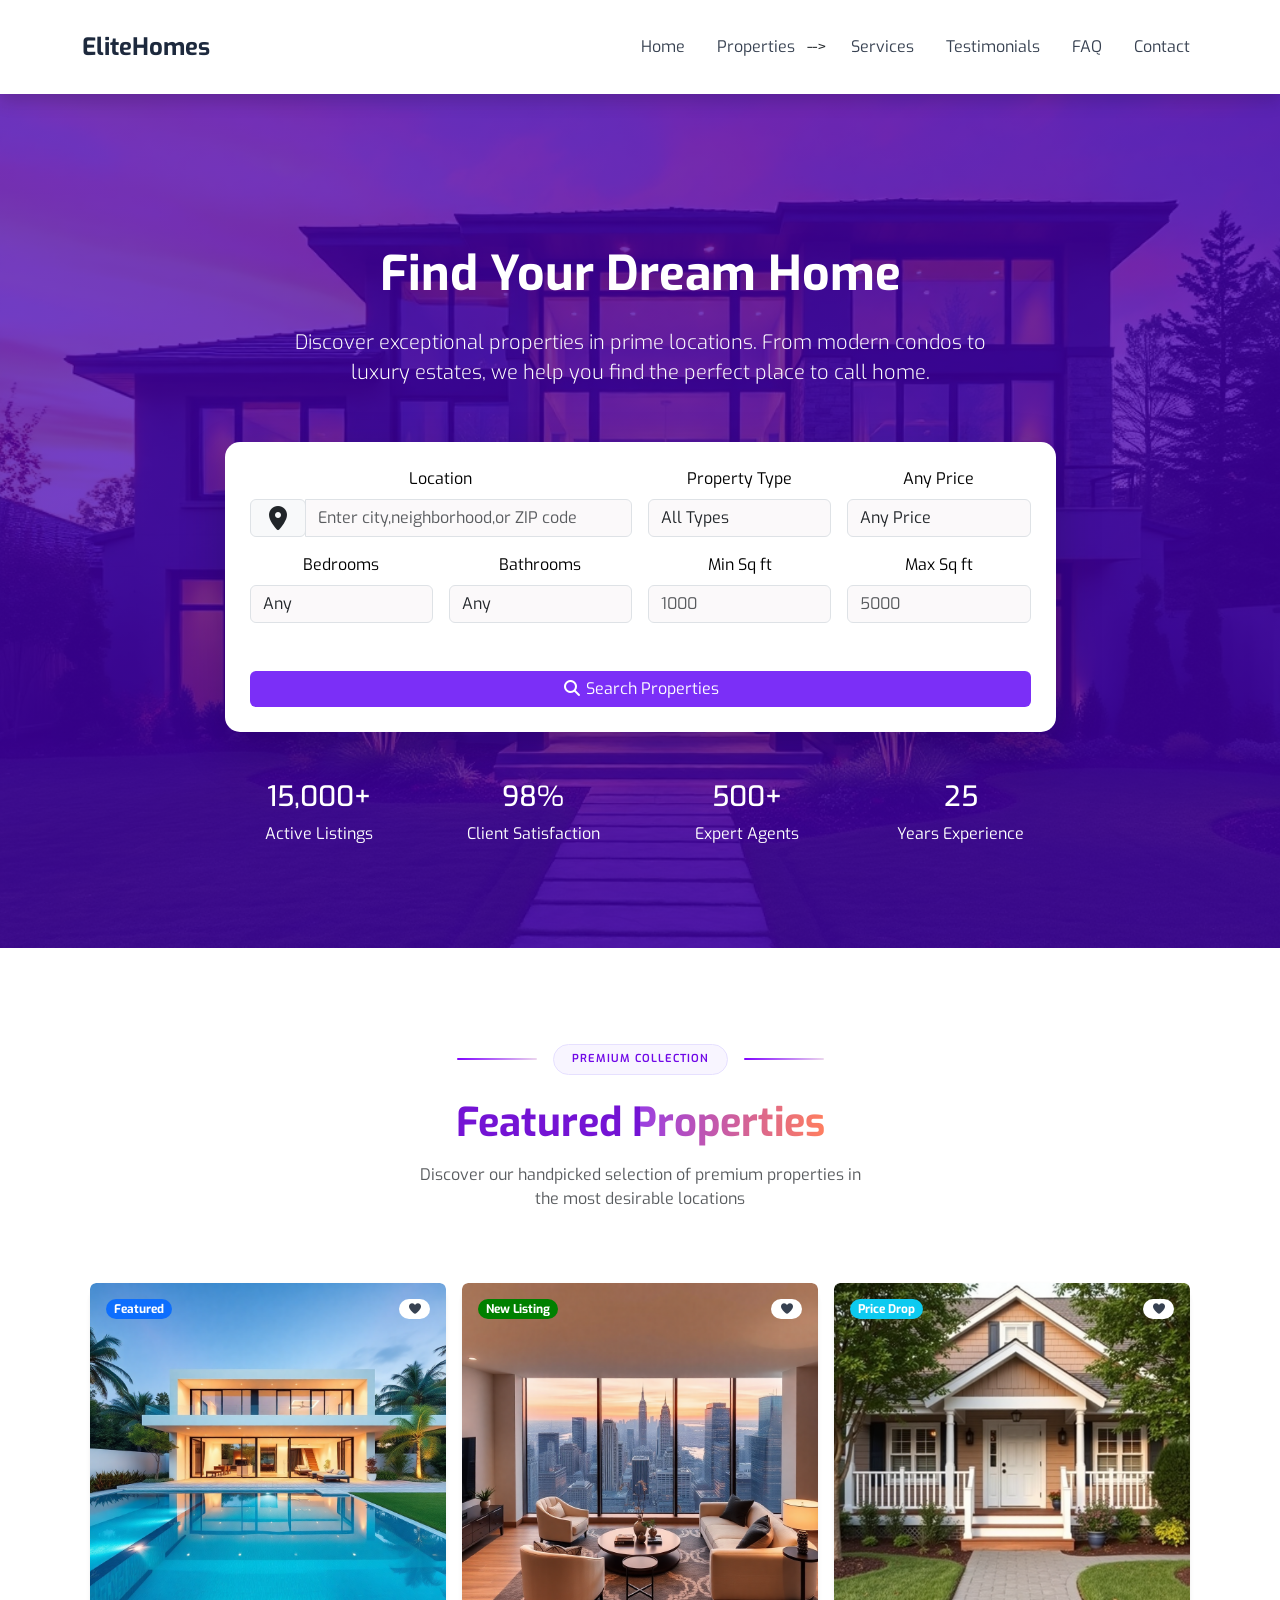
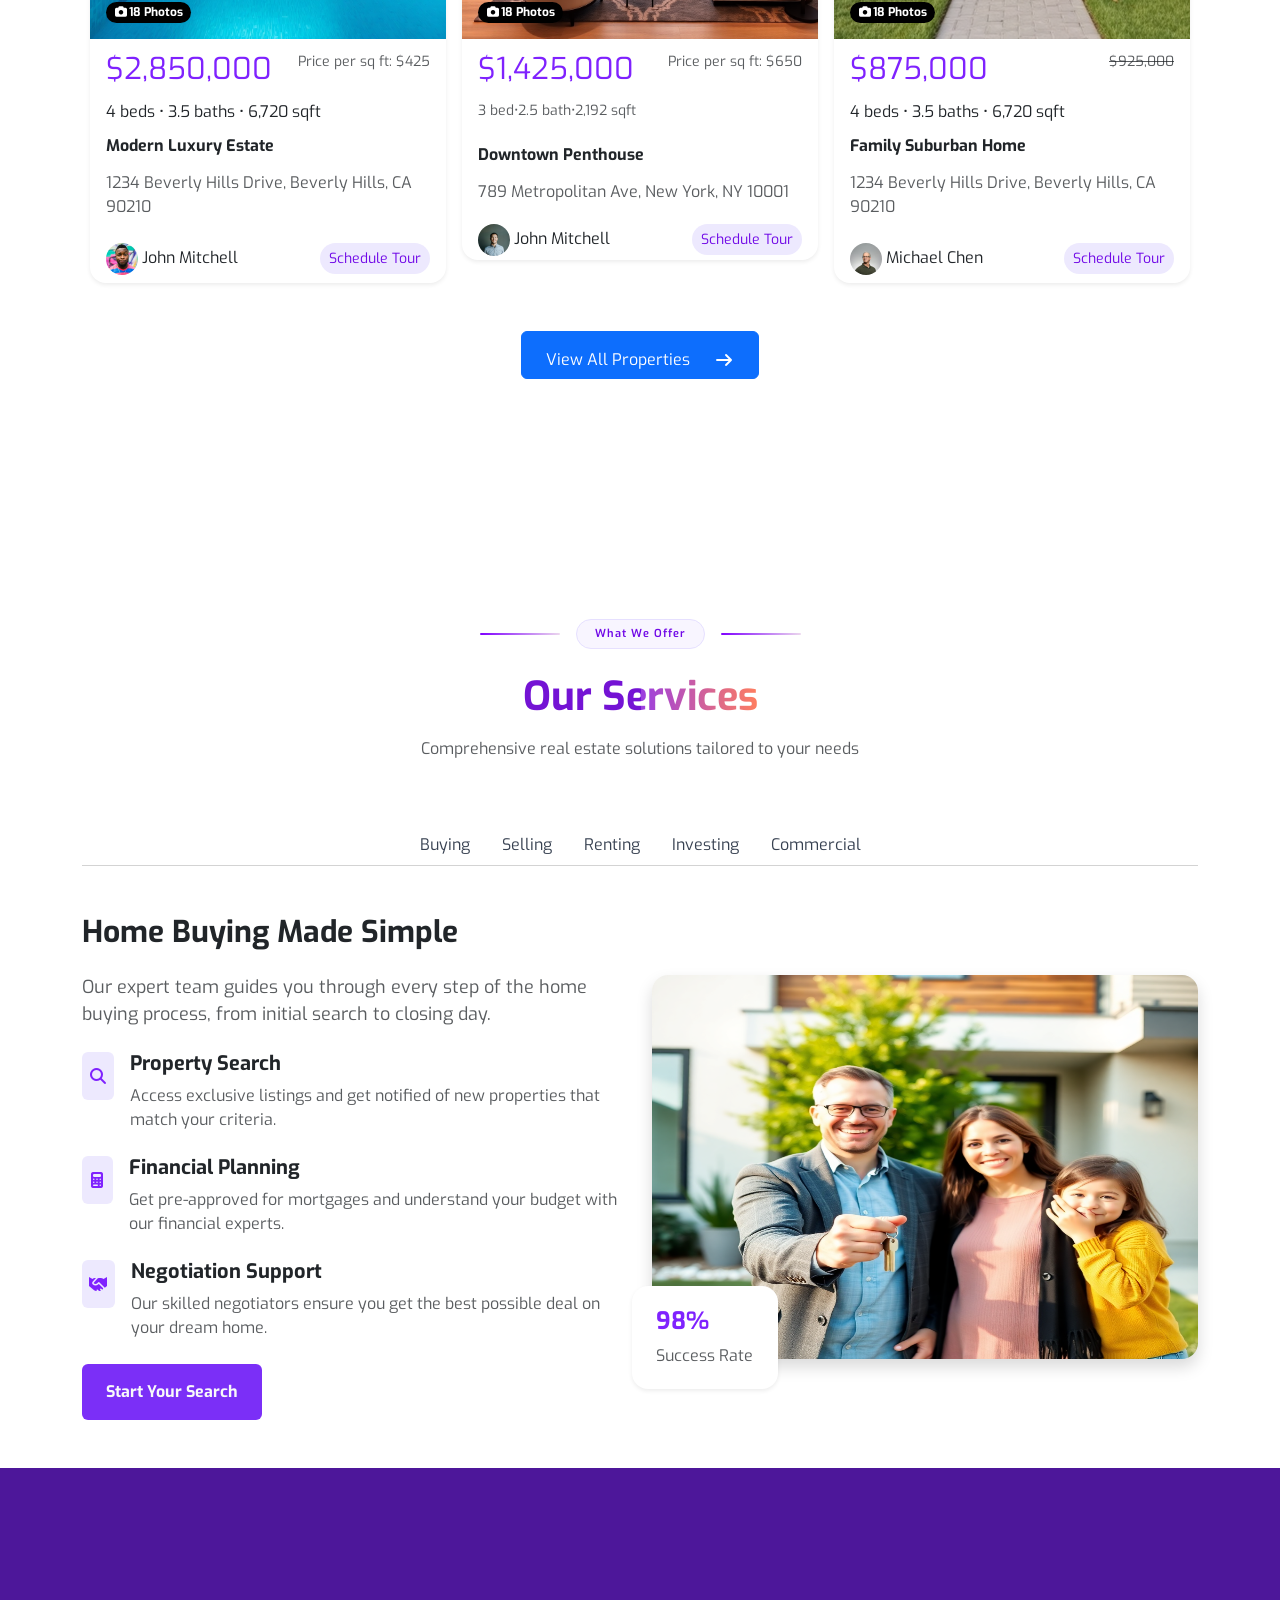
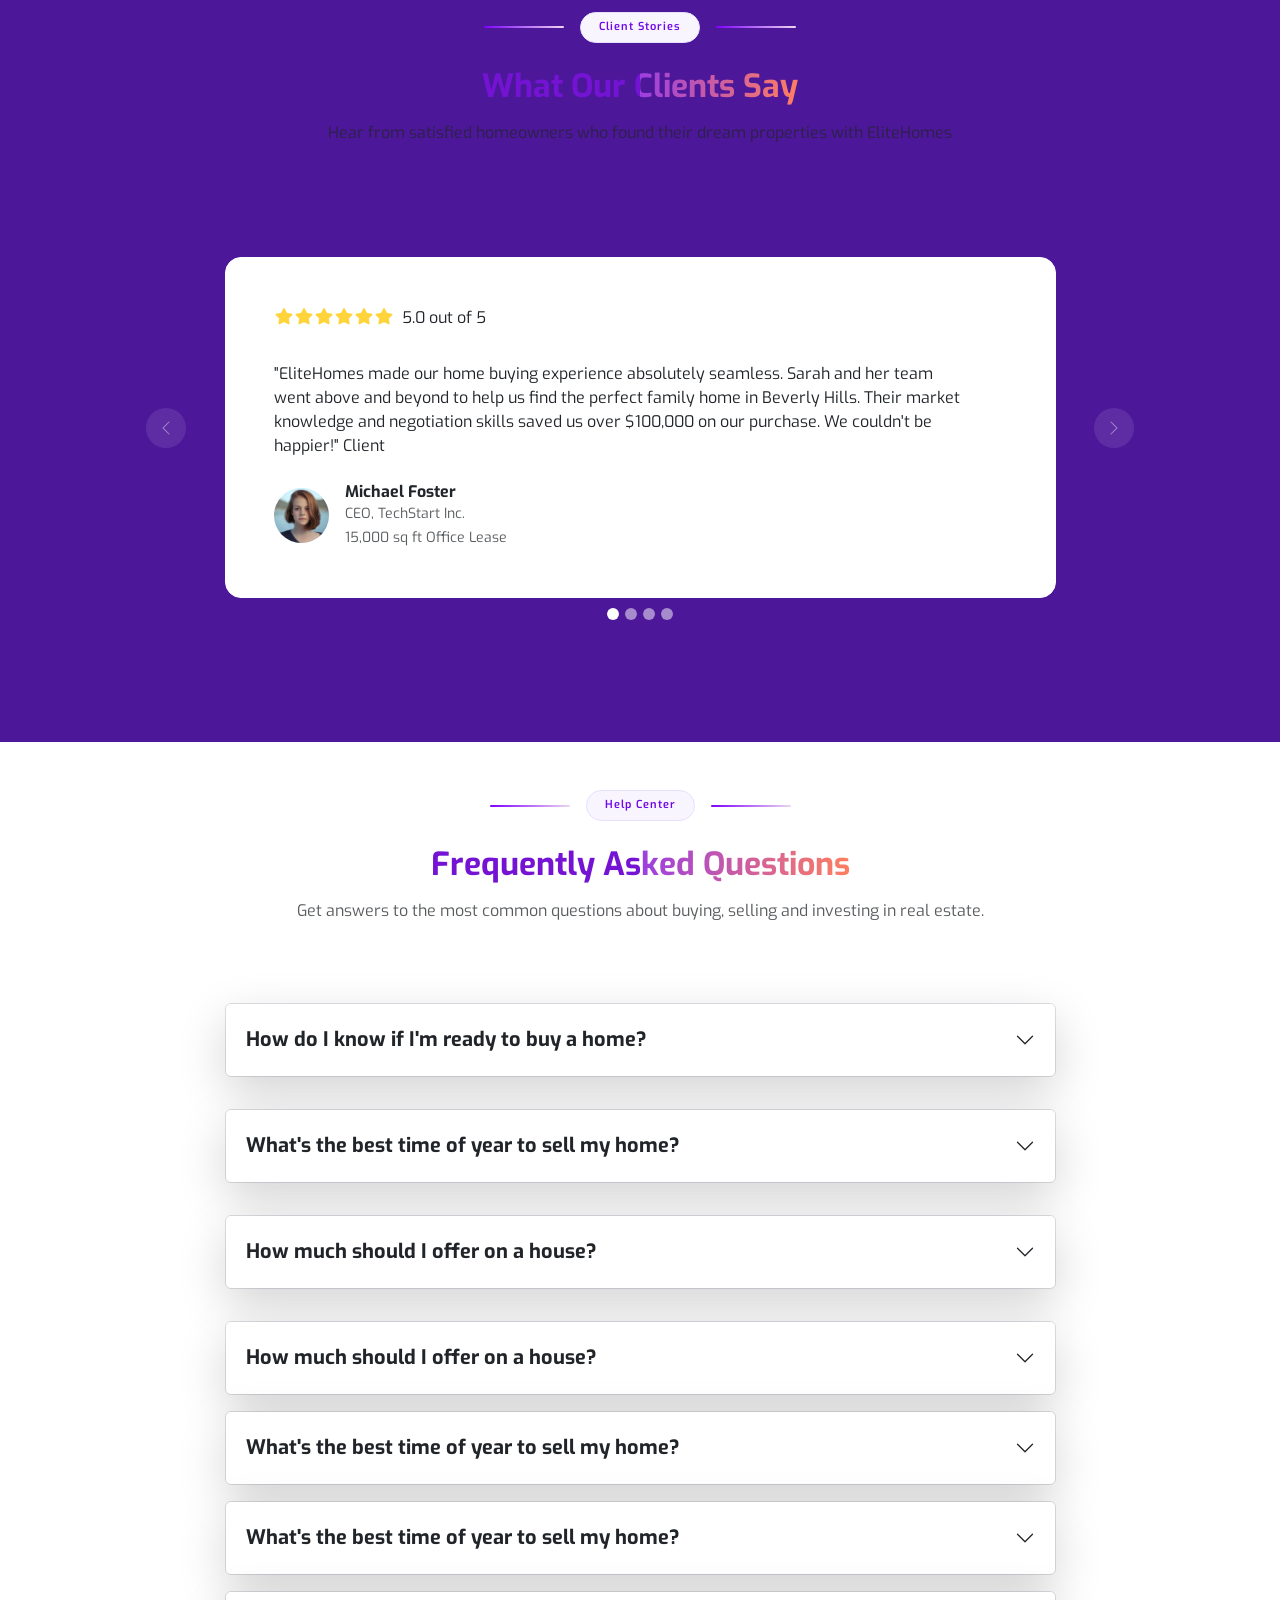
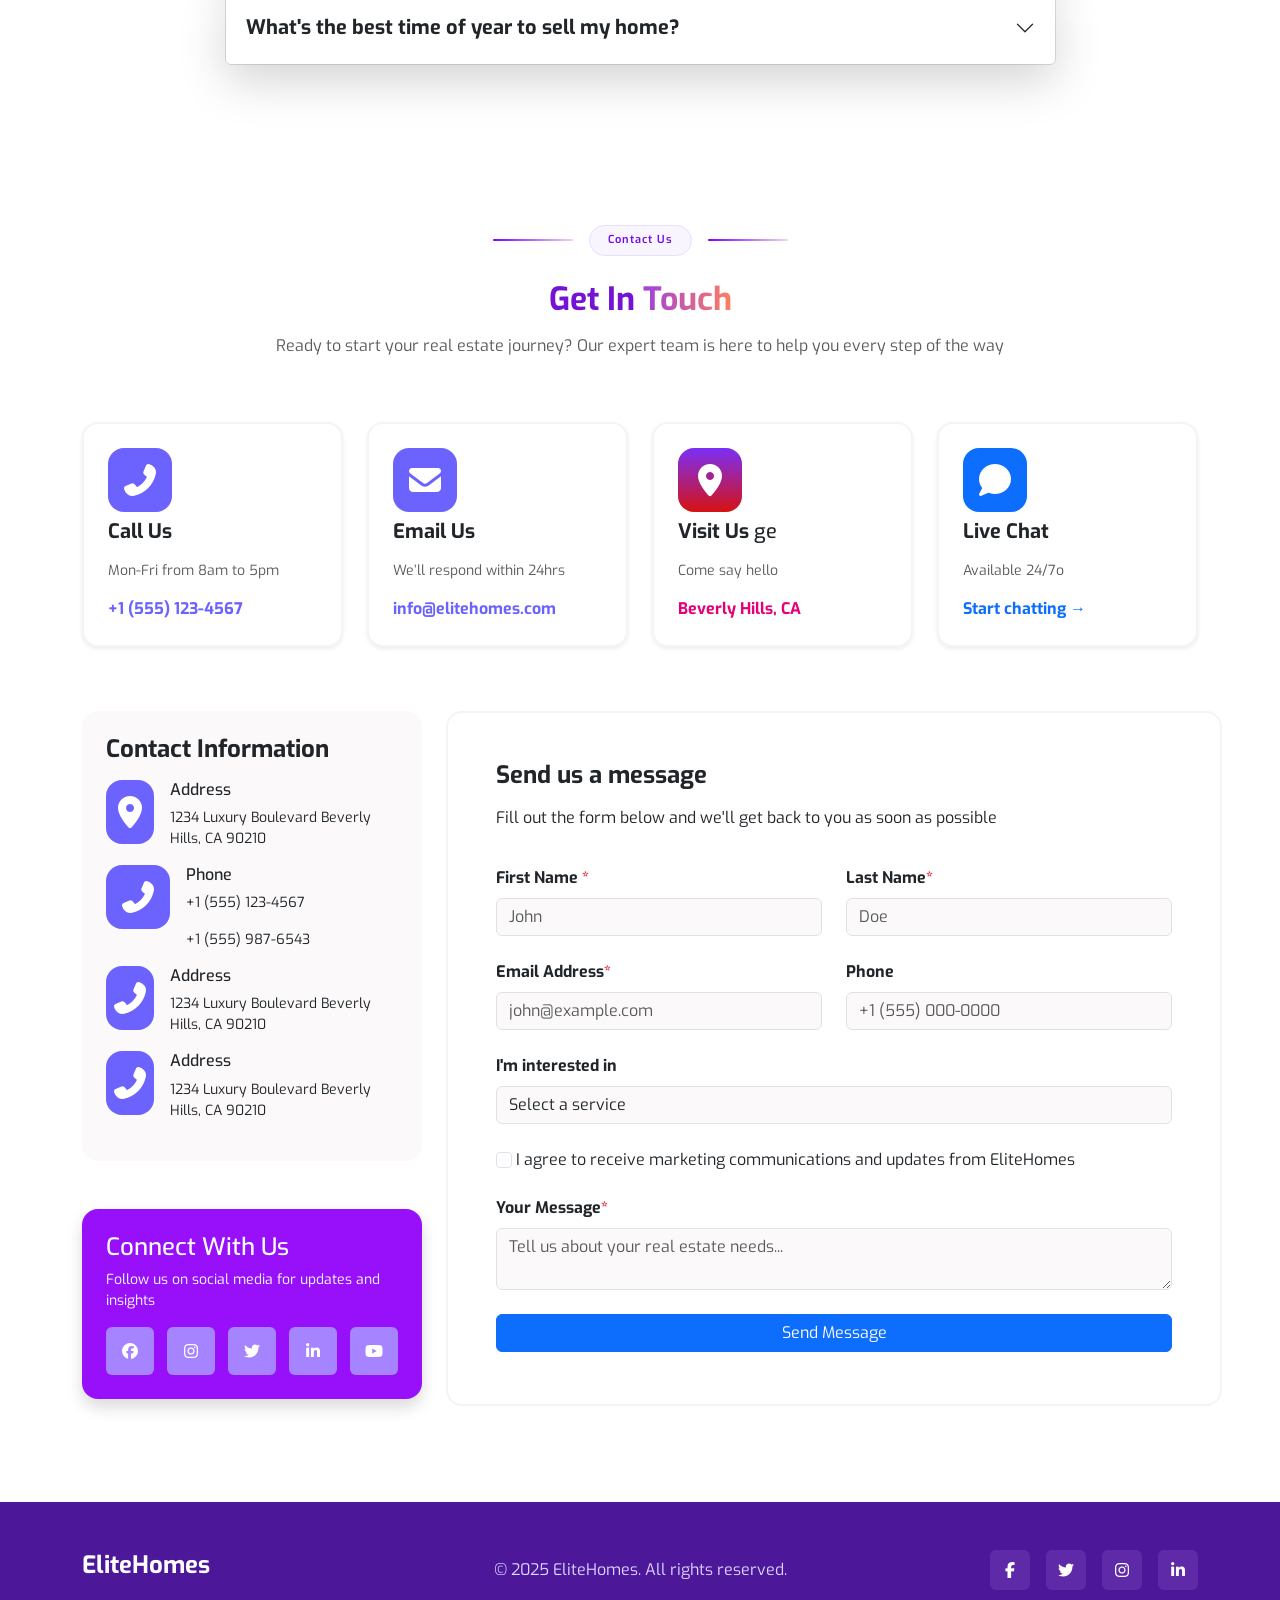
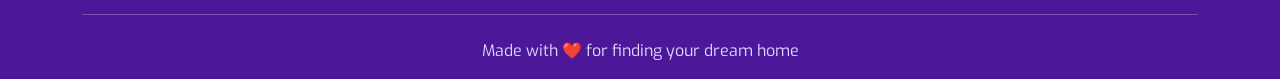
==== commit b50516a8: "update 2" ====
--- a/index.html
+++ b/index.html
@@ -13,7 +13,7 @@
   <link rel="stylesheet" href="./css/bootstrap.min.css">
   <link rel="stylesheet" href="./css/style.css">
 
-  
+
 </head>
 
 <body>
@@ -35,14 +35,13 @@
               Properties
             </a>
 
-            <!-- <div class="dropdown-menu mega-menu p-4 bg-white"> -->
-            <!-- <div class="dropdown-menu mega-menu p-4 bg-white">
-                 -->
+
+            -->
             <div class="dropdown-menu mega-menu p-4 bg-white dropdown-menu-start">
               <div class="row g-4">
 
                 <!-- Featured Properties -->
-                <div class=" col-md-3 ">
+                <div class=" col-md-3 col-sm-12 ">
                   <h3 class="mb-3">Featured Properties</h3>
 
                   <div class="d-flex align-items-center gap-2 mb-2">
@@ -64,7 +63,7 @@
 
 
                 <!-- Column 2 -->
-                <div class="col-md-3 ">
+                <div class="col-md-3  col-sm-12">
 
 
 
@@ -91,7 +90,7 @@
                 </div>
 
                 <!-- Column 3 -->
-                <div class="col-md-3 mt-4  d-flex flex-column gap-3 mb-2 ">
+                <div class="col-md-3 mt-4 col-sm-12  d-flex flex-column gap-3 mb-2 ">
                   <div class="newyork   rounded-4  align text-start p-4 ">
                     <h6 class="small align-items-start">New York</h6>
                     <p class="small text-muted align-items-start">2145 Properties</p>
@@ -108,7 +107,7 @@
 
 
                 <!-- Column 4 -->
-                <div class="col-md-3 px-4 mt-4  d-flex flex-column gap-3 mb-2 ">
+                <div class="col-md-3  col-sm-12 px-4 mt-4  d-flex flex-column gap-3 mb-2 ">
                   <div class="p-3 resourses  rounded-4 ">
                     <div>
                       <h6>
@@ -305,161 +304,161 @@
       </div>
     </div>
   </section>
-  <section class="properties py-5 " id=" properties" style="background-color: #fbf9fa;>
+  <section class="properties py-5 " id=" properties">
     <div class=" container py-5 ">
       <header class=" text-center ">
 
 
         <div class=" d-flex align-items-center justify-content-center mb-4">
 
-    <div class="line"></div>
-
-    <span class="premium-badge mx-3">
-      PREMIUM COLLECTION
-    </span>
-
-    <div class="line"></div>
-    </div>
-
-
-
-    <!-- Title -->
-    <h1 class="fw-bold gradient-text mb-3">
-      Featured Properties
-    </h1>
-
-    <!-- Description -->
-    <p class="text-muted">
-      Discover our handpicked selection of premium properties in <br> the most desirable locations
-    </p>
-    </header>
-
-    <div class="row py-5 g-0 ">
-
-      <!-- Card 1 -->
-
-      <div class="col-md-4   bg-white  ">
-        <div class="premium-card  m-2 shadow-sm rounded-4">
-          <div class=" premum-image rounded-top position-relative ">
-            <img src="images/44a2b4228c-b0676a32c7b4aac7109e.png" class="img-fluid rounded-top img-zoom w-100"
-              class="img-zoom">
-            <span class="badge bg-primary position-absolute top-0 start-0  m-3 rounded-4 badge-custom">Featured</span>
-            <span
-              class="badge bg-primary position-absolute top-0 end-0 m-3 rounded-top-pill rounded-bottom-pill bg-body heart"><i
-                class="fa-solid fa-heart"></i></span>
-            <span class="badge  position-absolute bottom-0 start-0 m-3 bg-black rounded-4"> <i
-                class="fa-solid fa-camera" style="color: rgb(255, 255, 255);"></i>18 Photos</span>
-
-
-          </div>
-
-          <div class="premium-card-content px-3">
-            <div class="d-flex justify-content-between align-items-center py-2">
-              <span class="price ">$2,850,000</span>
-              <p class="text-muted small">Price per sq ft: $425</p>
-            </div>
-
-            <p class="mb-1 text-start">4 beds • 3.5 baths • 6,720 sqft</p>
-            <h6 class="fw-bold text-start py-2">Modern Luxury Estate</h6>
-            <p class="text-muted text-start">1234 Beverly Hills Drive, Beverly Hills, CA 90210</p>
-            <div class="card-footer d-flex justify-content-between align-items-center py-2">
-              <div class="justify-rounded">
-                <img class="rounded-circle " style="width: 32px;height: 32px;" src="images/avatar-1.jpg"
-                  alt="avatar-1 ">
-                <span>John Mitchell</span>
-              </div>
-              <button class="btn btn-sm btn-schedule rounded-4">Schedule Tour</button>
-            </div>
-          </div>
-
-
-        </div>
+          <div class="line"></div>
+
+          <span class="premium-badge mx-3">
+            PREMIUM COLLECTION
+          </span>
+
+          <div class="line"></div>
+        </div>
+
+
+
+        <!-- Title -->
+        <h1 class="fw-bold gradient-text mb-3">
+          Featured Properties
+        </h1>
+
+        <!-- Description -->
+        <p class="text-muted">
+          Discover our handpicked selection of premium properties in <br> the most desirable locations
+        </p>
+      </header>
+
+      <div class="row py-5 g-0 ">
+
+        <!-- Card 1 -->
+
+        <div class="col-md-4   bg-white  ">
+          <div class="premium-card  m-2 shadow-sm rounded-4">
+            <div class=" premum-image rounded-top position-relative ">
+              <img src="images/44a2b4228c-b0676a32c7b4aac7109e.png" class="img-fluid rounded-top img-zoom w-100"
+                class="img-zoom">
+              <span class="badge bg-primary position-absolute top-0 start-0  m-3 rounded-4 badge-custom">Featured</span>
+              <span
+                class="badge bg-primary position-absolute top-0 end-0 m-3 rounded-top-pill rounded-bottom-pill bg-body heart"><i
+                  class="fa-solid fa-heart"></i></span>
+              <span class="badge  position-absolute bottom-0 start-0 m-3 bg-black rounded-4"> <i
+                  class="fa-solid fa-camera" style="color: rgb(255, 255, 255);"></i>18 Photos</span>
+
+
+            </div>
+
+            <div class="premium-card-content px-3">
+              <div class="d-flex justify-content-between align-items-center py-2">
+                <span class="price ">$2,850,000</span>
+                <p class="text-muted small">Price per sq ft: $425</p>
+              </div>
+
+              <p class="mb-1 text-start">4 beds • 3.5 baths • 6,720 sqft</p>
+              <h6 class="fw-bold text-start py-2">Modern Luxury Estate</h6>
+              <p class="text-muted text-start">1234 Beverly Hills Drive, Beverly Hills, CA 90210</p>
+              <div class="card-footer d-flex justify-content-between align-items-center py-2">
+                <div class="justify-rounded">
+                  <img class="rounded-circle " style="width: 32px;height: 32px;" src="images/avatar-1.jpg"
+                    alt="avatar-1 ">
+                  <span>John Mitchell</span>
+                </div>
+                <button class="btn btn-sm btn-schedule rounded-4">Schedule Tour</button>
+              </div>
+            </div>
+
+
+          </div>
+        </div>
+        <div class="col-md-4   bg-white  ">
+          <div class="premium-card  m-2 shadow-sm rounded-4">
+            <div class=" premum-image rounded-top position-relative ">
+              <img src="images/9abf95526e-b58dacd391ff334a4f94.png" alt="image"
+                class="img-fluid rounded-top img-zoom w-100" class="img-zoom">
+              <span class="badge position-absolute top-0 start-0  m-3 new-custom rounded-4">New Listing</span>
+              <span
+                class="badge bg-primary position-absolute top-0 end-0 m-3 rounded-top-pill rounded-bottom-pill bg-body heart"><i
+                  class="fa-solid fa-heart"></i></span>
+              <span class="badge bg-primary position-absolute bottom-0 start-0 m-3 bg-black rounded-4"> <i
+                  class="fa-solid fa-camera" style="color: rgb(255, 255, 255);"></i>18 Photos</span>
+
+
+            </div>
+
+            <div class="premium-card-content px-3">
+              <div class="d-flex justify-content-between align-items-center py-2">
+                <span class="price ">$1,425,000</span>
+                <p class="text-muted small">Price per sq ft: $650</p>
+              </div>
+              <p class="text-muted small">3 bed•2.5 bath•2,192 sqft</p>
+
+
+              <h6 class="fw-bold text-start py-2">Downtown Penthouse</h6>
+              <p class="text-muted text-start">789 Metropolitan Ave, New York, NY 10001</p>
+              <div class="card-footer d-flex justify-content-between align-items-center py-1">
+                <div class="justify-rounded">
+                  <img class="rounded-circle " style="width: 32px;height: 32px;" src="images/avatar-5.jpg"
+                    alt="avatar-1 ">
+                  <span>John Mitchell</span>
+                </div>
+                <button class="btn btn-sm btn-schedule  rounded-4">Schedule Tour</button>
+              </div>
+            </div>
+          </div>
+
+
+        </div>
+        <div class="col-md-4   bg-white  ">
+          <div class="premium-card  m-2 shadow-sm rounded-4">
+            <div class=" premum-image rounded-top position-relative ">
+              <img src="images/featured-properties-img-3.png" class="img-fluid rounded-top img-zoom w-100"
+                class="img-zoom">
+              <span class="badge position-absolute top-0 start-0  m-3 bg-info  rounded-4">Price Drop</span>
+              <span
+                class="badge bg-primary position-absolute top-0 end-0 m-3 rounded-top-pill rounded-bottom-pill bg-body heart"><i
+                  class="fa-solid fa-heart"></i></span>
+              <span class="badge bg-primary position-absolute bottom-0 start-0 m-3 bg-black rounded-4"> <i
+                  class="fa-solid fa-camera" style="color: rgb(255, 255, 255);"></i>18 Photos</span>
+
+
+            </div>
+
+            <div class="premium-card-content mb-5 px-3">
+              <div class="d-flex justify-content-between align-items-center py-2">
+                <span class="price ">$875,000</span>
+                <p class="text-muted small text-decoration-line-through"> $925,000</p>
+              </div>
+
+              <p class="mb-1 text-start">4 beds • 3.5 baths • 6,720 sqft</p>
+              <h6 class="fw-bold text-start py-2">Family Suburban Home</h6>
+              <p class="text-muted text-start">1234 Beverly Hills Drive, Beverly Hills, CA 90210</p>
+              <div class="card-footer d-flex justify-content-between align-items-center py-2">
+                <div class="justify-rounded">
+                  <img class="rounded-circle " style="width: 32px;height: 32px;" src="images/avatar-3.jpg"
+                    alt="avatar-1 ">
+                  <span>Michael Chen</span>
+                </div>
+                <button class="btn btn-sm btn-schedule rounded-4">Schedule Tour</button>
+              </div>
+            </div>
+
+
+          </div>
+        </div>
+
+        <div class="col-12 text-center ">
+          <button
+            class="btn btn-primary d-inline-flex align-items-center gap-4 mx-auto  px-4 pt-3 text-white curser-pointer ">
+            View All Properties
+            <i class="fa-solid fa-arrow-right"></i>
+          </button>
+        </div>
+
       </div>
-      <div class="col-md-4   bg-white  ">
-        <div class="premium-card  m-2 shadow-sm rounded-4">
-          <div class=" premum-image rounded-top position-relative ">
-            <img src="images/9abf95526e-b58dacd391ff334a4f94.png" alt="image"
-              class="img-fluid rounded-top img-zoom w-100" class="img-zoom">
-            <span class="badge position-absolute top-0 start-0  m-3 new-custom rounded-4">New Listing</span>
-            <span
-              class="badge bg-primary position-absolute top-0 end-0 m-3 rounded-top-pill rounded-bottom-pill bg-body heart"><i
-                class="fa-solid fa-heart"></i></span>
-            <span class="badge bg-primary position-absolute bottom-0 start-0 m-3 bg-black rounded-4"> <i
-                class="fa-solid fa-camera" style="color: rgb(255, 255, 255);"></i>18 Photos</span>
-
-
-          </div>
-
-          <div class="premium-card-content px-3">
-            <div class="d-flex justify-content-between align-items-center py-2">
-              <span class="price ">$1,425,000</span>
-              <p class="text-muted small">Price per sq ft: $650</p>
-            </div>
-            <p class="text-muted small">3 bed•2.5 bath•2,192 sqft</p>
-
-
-            <h6 class="fw-bold text-start py-2">Downtown Penthouse</h6>
-            <p class="text-muted text-start">789 Metropolitan Ave, New York, NY 10001</p>
-            <div class="card-footer d-flex justify-content-between align-items-center py-1">
-              <div class="justify-rounded">
-                <img class="rounded-circle " style="width: 32px;height: 32px;" src="images/avatar-5.jpg"
-                  alt="avatar-1 ">
-                <span>John Mitchell</span>
-              </div>
-              <button class="btn btn-sm btn-schedule  rounded-4">Schedule Tour</button>
-            </div>
-          </div>
-        </div>
-
-
-      </div>
-      <div class="col-md-4   bg-white  ">
-        <div class="premium-card  m-2 shadow-sm rounded-4">
-          <div class=" premum-image rounded-top position-relative ">
-            <img src="images/featured-properties-img-3.png" class="img-fluid rounded-top img-zoom w-100"
-              class="img-zoom">
-            <span class="badge position-absolute top-0 start-0  m-3 bg-info  rounded-4">Price Drop</span>
-            <span
-              class="badge bg-primary position-absolute top-0 end-0 m-3 rounded-top-pill rounded-bottom-pill bg-body heart"><i
-                class="fa-solid fa-heart"></i></span>
-            <span class="badge bg-primary position-absolute bottom-0 start-0 m-3 bg-black rounded-4"> <i
-                class="fa-solid fa-camera" style="color: rgb(255, 255, 255);"></i>18 Photos</span>
-
-
-          </div>
-
-          <div class="premium-card-content mb-5 px-3">
-            <div class="d-flex justify-content-between align-items-center py-2">
-              <span class="price ">$875,000</span>
-              <p class="text-muted small text-decoration-line-through"> $925,000</p>
-            </div>
-
-            <p class="mb-1 text-start">4 beds • 3.5 baths • 6,720 sqft</p>
-            <h6 class="fw-bold text-start py-2">Family Suburban Home</h6>
-            <p class="text-muted text-start">1234 Beverly Hills Drive, Beverly Hills, CA 90210</p>
-            <div class="card-footer d-flex justify-content-between align-items-center py-2">
-              <div class="justify-rounded">
-                <img class="rounded-circle " style="width: 32px;height: 32px;" src="images/avatar-3.jpg"
-                  alt="avatar-1 ">
-                <span>Michael Chen</span>
-              </div>
-              <button class="btn btn-sm btn-schedule rounded-4">Schedule Tour</button>
-            </div>
-          </div>
-
-
-        </div>
-      </div>
-
-      <div class="col-12 text-center ">
-        <button
-          class="btn btn-primary d-inline-flex align-items-center gap-4 mx-auto  px-4 pt-3 text-white curser-pointer ">
-          View All Properties
-          <i class="fa-solid fa-arrow-right"></i>
-        </button>
-      </div>
-
-    </div>
 
 
   </section>
@@ -565,7 +564,7 @@
               <div class="services-image position-relative"><img src="images/18044b5adf-88059163f35da14236cf.png"
                   alt="image" class="img-fluid w-100 rounded-4  shadow ">
 
-                <div class="badge-box align-content-center ps-4 rounded-4 ">
+                <div class="badge-box shadow-sm align-content-center ps-4 rounded-4 ">
                   <h5 class="fw-bold ">98%</h5>
                   <span class="text-muted">Success Rate</span>
                 </div>
@@ -808,7 +807,7 @@
     </div>
   </section>
 
-  <section class="testimonials py-5 text-center text-white w-100">
+  <section class="testimonials py-5 mt-5 text-center text-white w-100">
     <div class="container py-5">
       <header class=" text-center py-5 ">
 
@@ -877,7 +876,7 @@
                   </p>
 
                   <div class="d-flex align-items-center mt-4">
-                    <img src="https://i.pravatar.cc/60" class="rounded-circle me-3" alt="">
+                    <img src="images/avatar-1...jpg" class=" img-fluid me-3 client-img rounded-circle me-3" alt="image">
                     <div class="text-start">
                       <h6 class="mb-0 text-dark fw-bold">Michael Foster</h6>
                       <small class="text-muted">CEO, TechStart Inc.</small><br>
@@ -945,21 +944,20 @@
                   </div>
 
                   <p class="text-dark">
-                    "EliteHomes made our home buying experience absolutely seamless. Sarah and her team <br> went
-                    above
-                    and
-                    beyond to help us find the perfect family home in Beverly Hills. Their market <br> knowledge and
-                    negotiation skills saved us over $100,000 on our purchase. We couldn't be <br> happier!"
-                    Client
-
+                    "Selling our Manhattan penthouse was stress-free thanks to EliteHomes. They marketed it beautifully,
+                    brought qualified buyers, and we sold for 15% above asking price in just 10 days. Their professional
+                    photography and staging made all the difference."
+                
+
+    
                   </p>
 
                   <div class="d-flex align-items-center mt-4">
-                    <img src="https://i.pravatar.cc/60" class="rounded-circle me-3" alt="">
+                    <img src="images/avatar-..5.jpg" class=" rounded-circle img-fluid me-3 client-img rounded-circle me-3" alt="">
                     <div class="text-start">
-                      <h6 class="mb-0 text-dark fw-bold">Michael Foster</h6>
+                      <h6 class="mb-0 text-dark fw-bold">Amanda Chen</h6>
                       <small class="text-muted">CEO, TechStart Inc.</small><br>
-                      <small class="text-muted">15,000 sq ft Office Lease</small>
+                      <small class="text-muted">Sold $3.2M Penthouse</small>
                     </div>
                   </div>
 
@@ -985,17 +983,14 @@
                   </div>
 
                   <p class="text-dark">
-                    "EliteHomes made our home buying experience absolutely seamless. Sarah and her team <br> went
-                    above
-                    and
-                    beyond to help us find the perfect family home in Beverly Hills. Their market <br> knowledge and
-                    negotiation skills saved us over $100,000 on our purchase. We couldn't be <br> happier!"
-                    Client
+                    "Our company needed to relocate to a larger office space quickly. EliteHomes' commercial team found
+                    us the perfect building in downtown Austin with flexible lease terms and great amenities. They
+                    handled everything professionally and efficiently."
 
                   </p>
 
                   <div class="d-flex align-items-center mt-4">
-                    <img src="https://i.pravatar.cc/60" class="rounded-circle me-3" alt="">
+                    <img src="images/avatar-3.jpg" class="rounded-circle img-fluid me-3 client-img" alt="image">
                     <div class="text-start">
                       <h6 class="mb-0 text-dark fw-bold">Michael Foster</h6>
                       <small class="text-muted">CEO, TechStart Inc.</small><br>
@@ -1025,7 +1020,7 @@
       </div>
 
   </section>
-<br><br>
+  <br><br>
   <section class="faq" id="faq">
     <div class="container">
       <header class=" text-center ">
@@ -1060,8 +1055,8 @@
           <div class="accordion py-3" id="accordionPanelsStayOpenExample">
             <div class="accordion-item">
               <h2 class="accordion-header">
-                <button class="accordion-button collapsed fw-bold py-4" type="button" data-bs-toggle="collapse"
-                  data-bs-target="#panelsStayOpen-collapseOne" aria-expanded="false"
+                <button class="accordion-button collapsed fs-5 shadow-lg fw-bold py-4" type="button"
+                  data-bs-toggle="collapse" data-bs-target="#panelsStayOpen-collapseOne" aria-expanded="false"
                   aria-controls="panelsStayOpen-collapseOne">
 
                   How do I know if I'm ready to buy a home?
@@ -1083,8 +1078,8 @@
           <div class="accordion py-3" id="accordionPanelsStayOpenExample">
             <div class="accordion-item ">
               <h2 class="accordion-header">
-                <button class="accordion-button  collapsed fw-bold py-4" type="button" data-bs-toggle="collapse"
-                  data-bs-target="#panelsStayOpen-collapseTwo" aria-expanded="false"
+                <button class="accordion-button  collapsed fs-5 shadow-lg fw-bold py-4" type="button"
+                  data-bs-toggle="collapse" data-bs-target="#panelsStayOpen-collapseTwo" aria-expanded="false"
                   aria-controls="panelsStayOpen-collapseTwo">
 
                   What's the best time of year to sell my home?
@@ -1106,8 +1101,8 @@
           <div class="accordion py-3" id="accordionPanelsStayOpenExample">
             <div class="accordion-item">
               <h2 class="accordion-header">
-                <button class="accordion-button collapsed fw-bold py-4" type="button" data-bs-toggle="collapse"
-                  data-bs-target="#panelsStayOpen-collapseThree" aria-expanded="false"
+                <button class="accordion-button collapsed fs-5 shadow-lg fw-bold py-4" type="button"
+                  data-bs-toggle="collapse" data-bs-target="#panelsStayOpen-collapseThree" aria-expanded="false"
                   aria-controls="panelsStayOpen-collapseThree">
                   How much should I offer on a house?
 
@@ -1124,92 +1119,92 @@
               </div>
             </div>
           </div>
-           <div class="accordion py-3" id="accordionPanelsStayOpenExample">
-              <div class="accordion-item">
-                <h2 class="accordion-header">
-                  <button class="accordion-button collapsed fw-bold py-4" type="button" data-bs-toggle="collapse"
-                    data-bs-target="#panelsStayOpen-collapseFour" aria-expanded="false"
-                    aria-controls="panelsStayOpen-collapseFour">
-                    How much should I offer on a house?
-
-
-                  </button>
-                </h2>
-                <div id="panelsStayOpen-collapseFour" class="accordion-collapse collapse">
-                  <div class="accordion-body">
-                    Your offer should be based on comparable sales in the area, the home's condition, current market
-                    conditions, and your budget. In competitive markets, you might need to offer at or above asking
-                    price. Our agents will provide a detailed comparative market analysis (CMA) to help you make a
-                    competitive yet reasonable offer.
-                  </div>
-                </div>
-              </div>
-           </div>
-              <div class="accordion pb-3" id="accordionPanelsStayOpenExample">
-                <div class="accordion-item ">
-                  <h2 class="accordion-header">
-                    <button class="accordion-button collapsed fw-bold py-4" type="button" data-bs-toggle="collapse"
-                      data-bs-target="#panelsStayOpen-collapseFive" aria-expanded="false"
-                      aria-controls="panelsStayOpen-collapseFive">
-                      What's the best time of year to sell my home?
-
-                    </button>
-                  </h2>
-                  <div id="panelsStayOpen-collapseFive" class="accordion-collapse collapse ">
-                    <div class="accordion-body">
-                      Spring and early summer (March through June) are traditionally the best times to sell, as buyers
-                      are more active and homes show better with good weather. However, market conditions, local
-                      factors, and your personal timeline are more important than the season. We can help you determine
-                      the optimal timing based on current market conditions in your area.
-                    </div>
-                  </div>
-                </div>
-              </div>
-
-                <div class="accordion pb-3" id="accordionPanelsStayOpenExample">
-                  <div class="accordion-item ">
-                    <h2 class="accordion-header">
-                      <button class="accordion-button collapsed fw-bold py-4" type="button" data-bs-toggle="collapse"
-                        data-bs-target="#panelsStayOpen-collapseSix" aria-expanded="false"
-                        aria-controls="panelsStayOpen-collapseSix">
-
-                        What's the best time of year to sell my home?
-
-                      </button>
-                    </h2>
-                    <div id="panelsStayOpen-collapseSix" class="accordion-collapse collapse">
-                      <div class="accordion-body">
-                        Spring and early summer (March through June) are traditionally the best times to sell, as buyers
-                        are more active and homes show better with good weather. However, market conditions, local
-                        factors, and your personal timeline are more important than the season. We can help you
-                        determine the optimal timing based on current market conditions in your area.
-                      </div>
-                    </div>
-                  </div>
-                </div>
-
-        <div class="accordion pb-3" id="accordionPanelsStayOpenExample">
-                    <div class="accordion-item ">
-                      <h2 class="accordion-header">
-                        <button class="accordion-button collapsed fw-bold py-4" type="button" data-bs-toggle="collapse"
-                          data-bs-target="#panelsStayOpen-collapseSeven" aria-expanded="false"
-                          aria-controls="panelsStayOpen-collapseSeven">
-
-                          What's the best time of year to sell my home?
-
-                        </button>
-                      </h2>
-                      <div id="panelsStayOpen-collapseSeven" class="accordion-collapse collapse ">
-                        <div class="accordion-body">
-                          Spring and early summer (March through June) are traditionally the best times to sell, as
-                          buyers
-                          are more active and homes show better with good weather. However, market conditions, local
-                          factors, and your personal timeline are more important than the season. We can help you
-                          determine the optimal timing based on current market conditions in your area.
-                        </div>
-                      </div>
-                    </div>
-        </div>
+          <div class="accordion py-3" id="accordionPanelsStayOpenExample">
+            <div class="accordion-item">
+              <h2 class="accordion-header">
+                <button class="accordion-button collapsed fs-5 shadow-lg fw-bold py-4" type="button"
+                  data-bs-toggle="collapse" data-bs-target="#panelsStayOpen-collapseFour" aria-expanded="false"
+                  aria-controls="panelsStayOpen-collapseFour">
+                  How much should I offer on a house?
+
+
+                </button>
+              </h2>
+              <div id="panelsStayOpen-collapseFour" class="accordion-collapse collapse">
+                <div class="accordion-body">
+                  Your offer should be based on comparable sales in the area, the home's condition, current market
+                  conditions, and your budget. In competitive markets, you might need to offer at or above asking
+                  price. Our agents will provide a detailed comparative market analysis (CMA) to help you make a
+                  competitive yet reasonable offer.
+                </div>
+              </div>
+            </div>
+          </div>
+          <div class="accordion pb-3" id="accordionPanelsStayOpenExample">
+            <div class="accordion-item ">
+              <h2 class="accordion-header">
+                <button class="accordion-button collapsed fs-5 shadow-lg fw-bold py-4" type="button"
+                  data-bs-toggle="collapse" data-bs-target="#panelsStayOpen-collapseFive" aria-expanded="false"
+                  aria-controls="panelsStayOpen-collapseFive">
+                  What's the best time of year to sell my home?
+
+                </button>
+              </h2>
+              <div id="panelsStayOpen-collapseFive" class="accordion-collapse collapse ">
+                <div class="accordion-body">
+                  Spring and early summer (March through June) are traditionally the best times to sell, as buyers
+                  are more active and homes show better with good weather. However, market conditions, local
+                  factors, and your personal timeline are more important than the season. We can help you determine
+                  the optimal timing based on current market conditions in your area.
+                </div>
+              </div>
+            </div>
+          </div>
+
+          <div class="accordion pb-3" id="accordionPanelsStayOpenExample">
+            <div class="accordion-item ">
+              <h2 class="accordion-header">
+                <button class="accordion-button collapsed fs-5 shadow-lg fw-bold py-4" type="button"
+                  data-bs-toggle="collapse" data-bs-target="#panelsStayOpen-collapseSix" aria-expanded="false"
+                  aria-controls="panelsStayOpen-collapseSix">
+
+                  What's the best time of year to sell my home?
+
+                </button>
+              </h2>
+              <div id="panelsStayOpen-collapseSix" class="accordion-collapse collapse">
+                <div class="accordion-body">
+                  Spring and early summer (March through June) are traditionally the best times to sell, as buyers
+                  are more active and homes show better with good weather. However, market conditions, local
+                  factors, and your personal timeline are more important than the season. We can help you
+                  determine the optimal timing based on current market conditions in your area.
+                </div>
+              </div>
+            </div>
+          </div>
+
+          <div class="accordion pb-3" id="accordionPanelsStayOpenExample">
+            <div class="accordion-item ">
+              <h2 class="accordion-header">
+                <button class="accordion-button collapsed fs-5 fw-bold shadow-lg py-4" type="button"
+                  data-bs-toggle="collapse" data-bs-target="#panelsStayOpen-collapseSeven" aria-expanded="false"
+                  aria-controls="panelsStayOpen-collapseSeven">
+
+                  What's the best time of year to sell my home?
+
+                </button>
+              </h2>
+              <div id="panelsStayOpen-collapseSeven" class="accordion-collapse collapse ">
+                <div class="accordion-body">
+                  Spring and early summer (March through June) are traditionally the best times to sell, as
+                  buyers
+                  are more active and homes show better with good weather. However, market conditions, local
+                  factors, and your personal timeline are more important than the season. We can help you
+                  determine the optimal timing based on current market conditions in your area.
+                </div>
+              </div>
+            </div>
+          </div>
 
 
 
@@ -1340,22 +1335,25 @@
           <div class=" links-card p-4 shadow mt-5 rounded-4">
             <h4 class="text-white">Connect With Us</h4>
             <p class="text-white small">Follow us on social media for updates and insights</p>
-            <div class="d-flex justify-content-between"><span
-                class="link-icon  d-flex align-items-center justify-content-center rounded-2 me-3 ic"><a
-                  href="https://www.facebook.com/"><i class="fa-brands fa-facebook-f"
-                    style="color: rgb(255, 255, 255);"></i></a></span><span
-                class="link-icon d-flex align-items-center justify-content-center rounded-2 me-3"><a
-                  href="https://www.facebook.com/"></a><i class="fa-brands fa-twitter"
-                  style="color: rgb(255, 255, 255);"></i></span><span
-                class="link-icon d-flex align-items-center justify-content-center rounded-2 me-3"><a
-                  href="https://www.facebook.com/"><i class="fa-brands fa-facebook-f"
-                    style="color: rgb(255, 255, 255);"></i></a></span><span
-                class="link-icon d-flex align-items-center justify-content-center rounded-2 me-3""><a href="
-                https://www.facebook.com/"></a><i class="fa-brands fa-twitter "
-                  style="color: rgb(255, 255, 255);"></i></span><span
-                class="link-icon d-flex align-items-center justify-content-center rounded-2 me-3""><a href="
-                https://www.facebook.com/"><i class="fa-brands fa-facebook-f"
-                  style="color: rgb(255, 255, 255);"></i></a></span></div>
+            <div class="d-flex justify-content-between"><a href="https://www.facebook.com/"
+                class="link-icon d-flex align-items-center justify-content-center rounded-2">
+                <i class="fa-brands fa-facebook text-white"></i>
+              </a><a href="https://www.instagram.com/"
+                class="link-icon d-flex align-items-center justify-content-center rounded-2">
+                <i class="fa-brands fa-instagram text-white"></i>
+              </a><a href="https://twitter.com/"
+                class="link-icon d-flex align-items-center justify-content-center rounded-2">
+                <i class="fa-brands fa-twitter text-white"></i>
+              </a>
+              <a href="https://www.linkedin.com/"
+                class="link-icon d-flex align-items-center justify-content-center rounded-2">
+                <i class="fa-brands fa-linkedin-in text-white"></i>
+              </a> <a href="https://www.youtube.com/"
+                class="link-icon d-flex align-items-center justify-content-center rounded-2">
+                <i class="fa-brands fa-youtube text-white"></i>
+              </a>
+            </div>
+
 
 
           </div>
@@ -1444,51 +1442,51 @@
 
     <div class="container">
 
-      <div class="row  align-items-center justify-content-between g-5" style="border-bottom:solid 1px #fff ;">
-
-
-        <div class="col-lg-3">
+
+
+      <div class="row align-items-center justify-content-between g-4">
+
+        <div class="col-lg-3 text-center text-lg-start">
           <h4 class="fw-bold">EliteHomes</h4>
-
-        </div>
-
-
-        <div class="col-lg-4">
-          <p>© 2025 EliteHomes. All rights reserved.</p>
-        </div>
-
-
-
-
+        </div>
+
+        <div class="col-lg-4 text-center">
+          <p class="mb-0">© 2025 EliteHomes. All rights reserved.</p>
+        </div>
 
         <!-- Social -->
         <div class="col-lg-3">
-          <div class="d-flex justify-content-between"><span
-              class="footer-icon  d-flex align-items-center justify-content-center rounded-2 me-3 "><a
-                href="https://www.facebook.com/"><i class="fa-brands fa-facebook-f"
-                  style="color: rgb(255, 255, 255);"></i></a></span><span
-              class="footer-icon d-flex align-items-center justify-content-center rounded-2 me-3"><a
-                href="https://www.facebook.com/"></a><i class="fa-brands fa-twitter"
-                style="color: rgb(255, 255, 255);"></i></span><span
-              class="footer-icon d-flex align-items-center justify-content-center rounded-2 me-3"><a
-                href="https://www.facebook.com/"><i class="fa-brands fa-facebook-f"
-                  style="color: rgb(255, 255, 255);"></i></a></span><span
-              class="footer-icon d-flex align-items-center justify-content-center rounded-2 me-3"><a href="
-              https://www.facebook.com/"></a><i class="fa-brands fa-twitter "
-                style="color: rgb(255, 255, 255);"></i></span><span
-              class="footer-icon d-flex align-items-center justify-content-center rounded-2 me-3"><a href="
-              https://www.facebook.com/"><i class="fa-brands fa-facebook-f"
-                  style="color: rgb(255, 255, 255);"></i></a></span></div>
+          <div class="d-flex justify-content-center justify-content-lg-end gap-3">
+
+            <a href="https://www.facebook.com/"
+              class="footer-icon d-flex align-items-center justify-content-center rounded-2">
+              <i class="fa-brands fa-facebook-f text-white"></i>
+            </a>
+
+            <a href="https://twitter.com/"
+              class="footer-icon d-flex align-items-center justify-content-center rounded-2">
+              <i class="fa-brands fa-twitter text-white"></i>
+            </a>
+
+            <a href="https://www.instagram.com/"
+              class="footer-icon d-flex align-items-center justify-content-center rounded-2">
+              <i class="fa-brands fa-instagram text-white"></i>
+            </a>
+
+            <a href="https://www.linkedin.com/"
+              class="footer-icon d-flex align-items-center justify-content-center rounded-2">
+              <i class="fa-brands fa-linkedin-in text-white"></i>
+            </a>
+
+          </div>
         </div>
 
       </div>
 
-      <hr class="border-secondary my-4">
-      <div class="col-lg-12">
-
-        <p class="text-center">
-          Made with for finding your dream home</p>
-
+      <hr class="border-s my-4">
+
+      <div class="text-center">
+        <p class="mb-0">Made with ❤️ for finding your dream home</p>
       </div>
     </div>
   </footer>
@@ -1500,11 +1498,6 @@
 
 
 
-
-
-
-
-
   <script src="./js/bootstrap.bundle.min.js"></script>
 </body>
 
--- a/css/style.css
+++ b/css/style.css
@@ -9,7 +9,7 @@
 }
 
 body {
- overflow-x: hidden;
+
   font-family: 'Exo', sans-serif;
 }
 
@@ -214,7 +214,11 @@
     color:#374151;
     background-color:transparent;
 }
-.nav-link:hover{background-color:#f5f3ff;color:#7f22fe ;border-color: #7f22fe;}
+.nav-pills .nav-link:hover {
+  background-color: #f5f3ff;
+  color: #7f22fe;
+  border-color: #7f22fe;
+}
 
  ul{border-bottom: 1px solid lightgray;}
 
@@ -245,6 +249,7 @@
   opacity: 0.5;
   border: none;
 }
+.client-img{width: 55px;}
 
 .carousel-indicators .active {
   opacity: 1;
@@ -261,8 +266,8 @@
   
 }
   
-
-.accordion-button {background-color: ;}
+.accordion-button:not(.collapsed):hover{background-color:#f8f9fa!important;color: black;}
+.accordion-button:not(.collapsed){background-color: transparent !important;}
   .contact-icon{width: 64px; height: 64px;background-color:#6c63ff;border: lightgray;}
   .contact-method{text-decoration: none;color:#6c63ff ;}
 .address-icon{width: 64px; height: 64px;background:linear-gradient(#7b2ff7, #d61212);border: lightgray;}
@@ -326,7 +331,17 @@
 /* تكبير الأيقونة */
  .link-icon:hover {
   transform: scale(1.2);
-}
+
+}.form-select,.form-control{background-color: #fbf9fa;}
+.form-select:focus,
+.form-select:hover {box-shadow: 0 0 5px rgba(74, 5, 170, 0.5) !important;
+  border-color: #4d179a;
+}
+.form-select:focus {
+  box-shadow: 0 0 5px rgba(77, 23, 154, 0.5);
+  border-color: #4d179a;
+}
+.form-control:focus{box-shadow: 0 0 5px rgba(74, 5, 170, 0.5) !important;!important;border-color:#4d179a!important}
 .footer{background-color:#4d179a}
 .footer-icon{width: 40px; height: 40px; background-color:#a684ff;}
 .footer p{color:#ddd6ff ;}
@@ -338,6 +353,7 @@
 .footer-icon {
   transition: 0.3s;
 }
+a{text-decoration: none;}
 
 
 
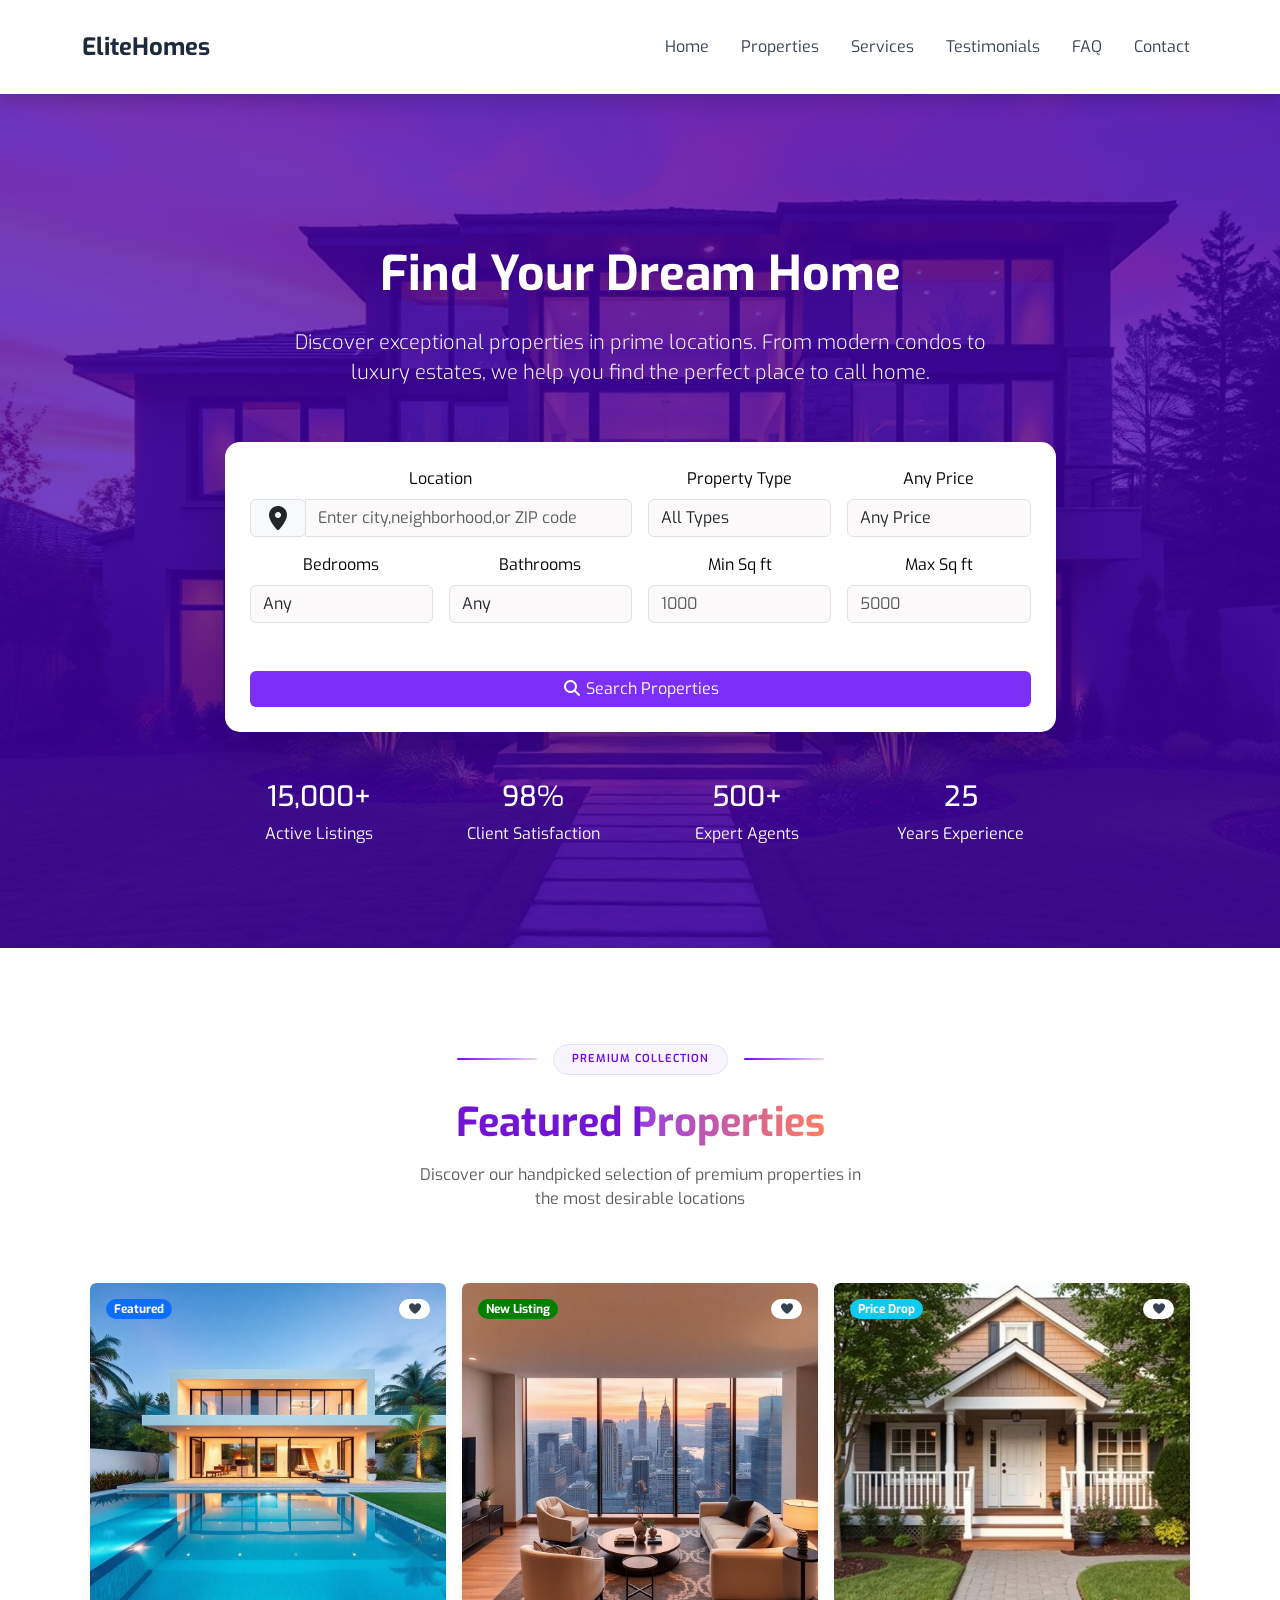
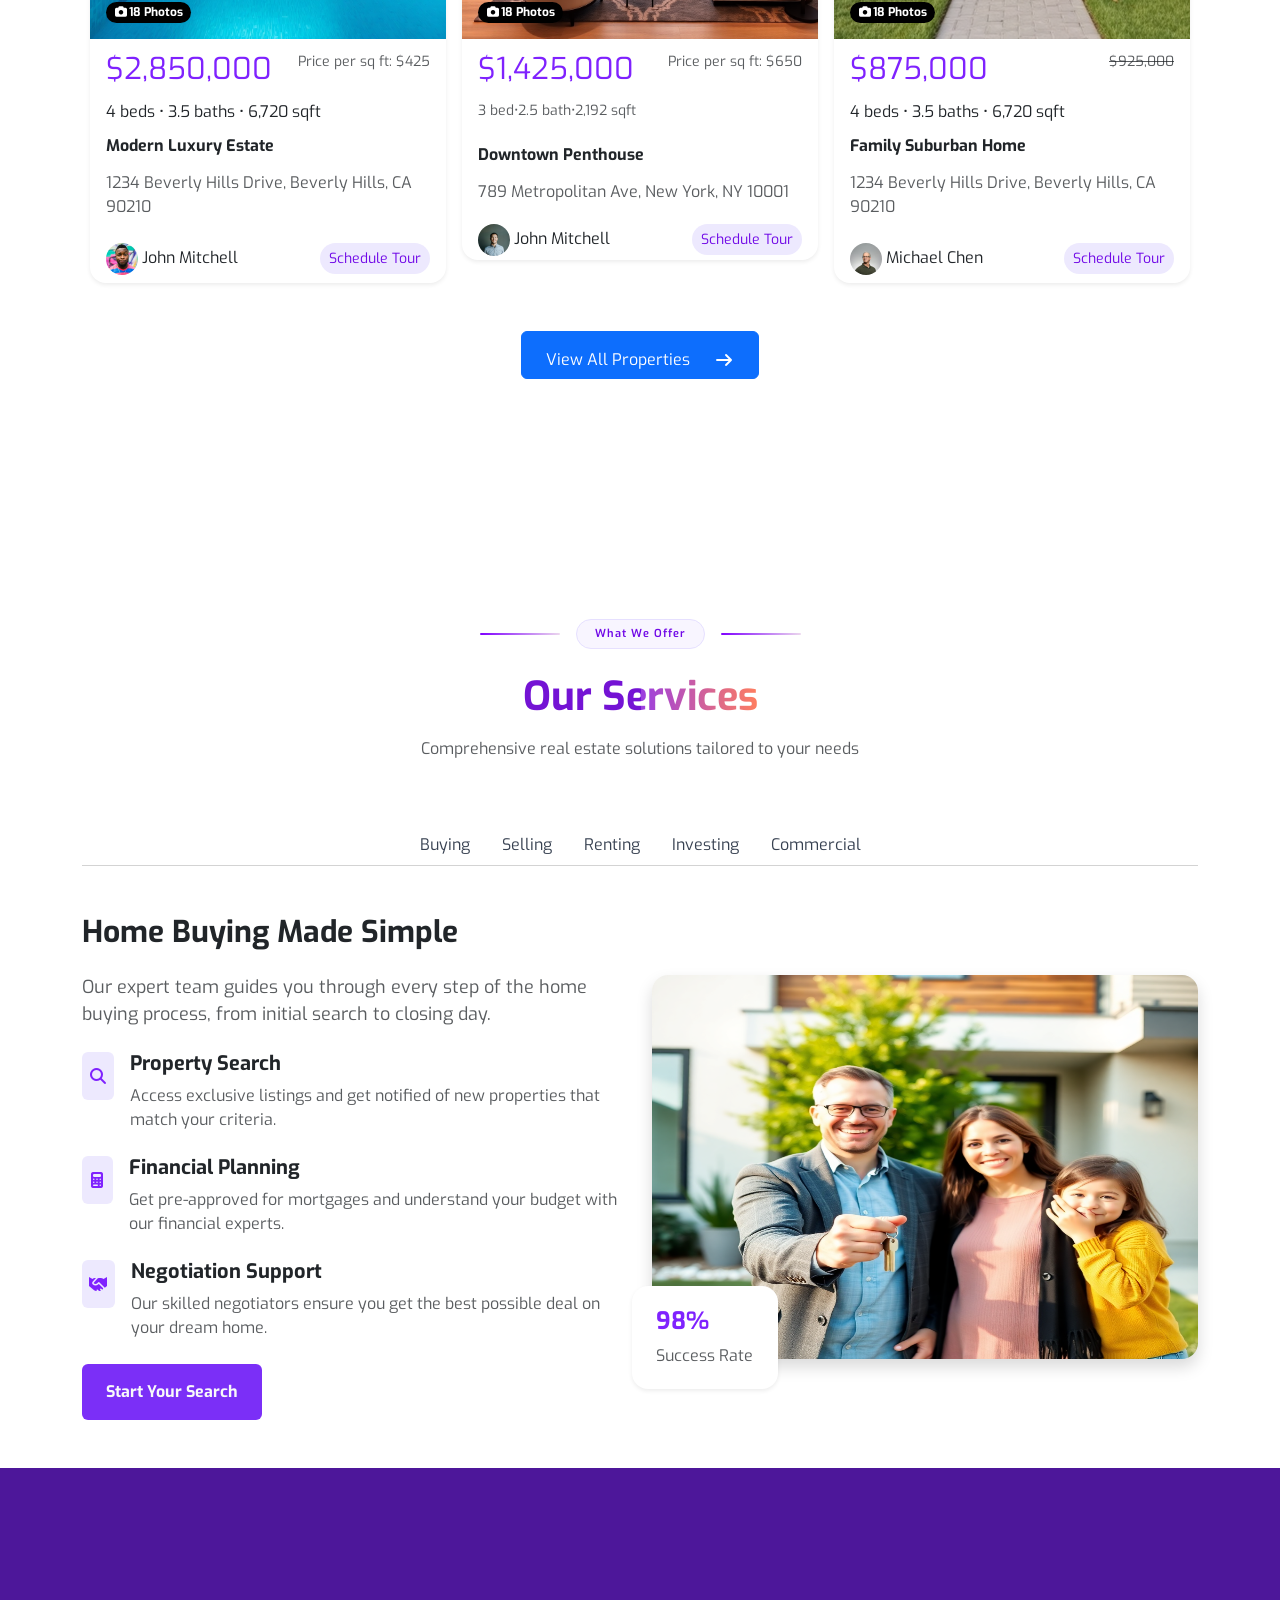
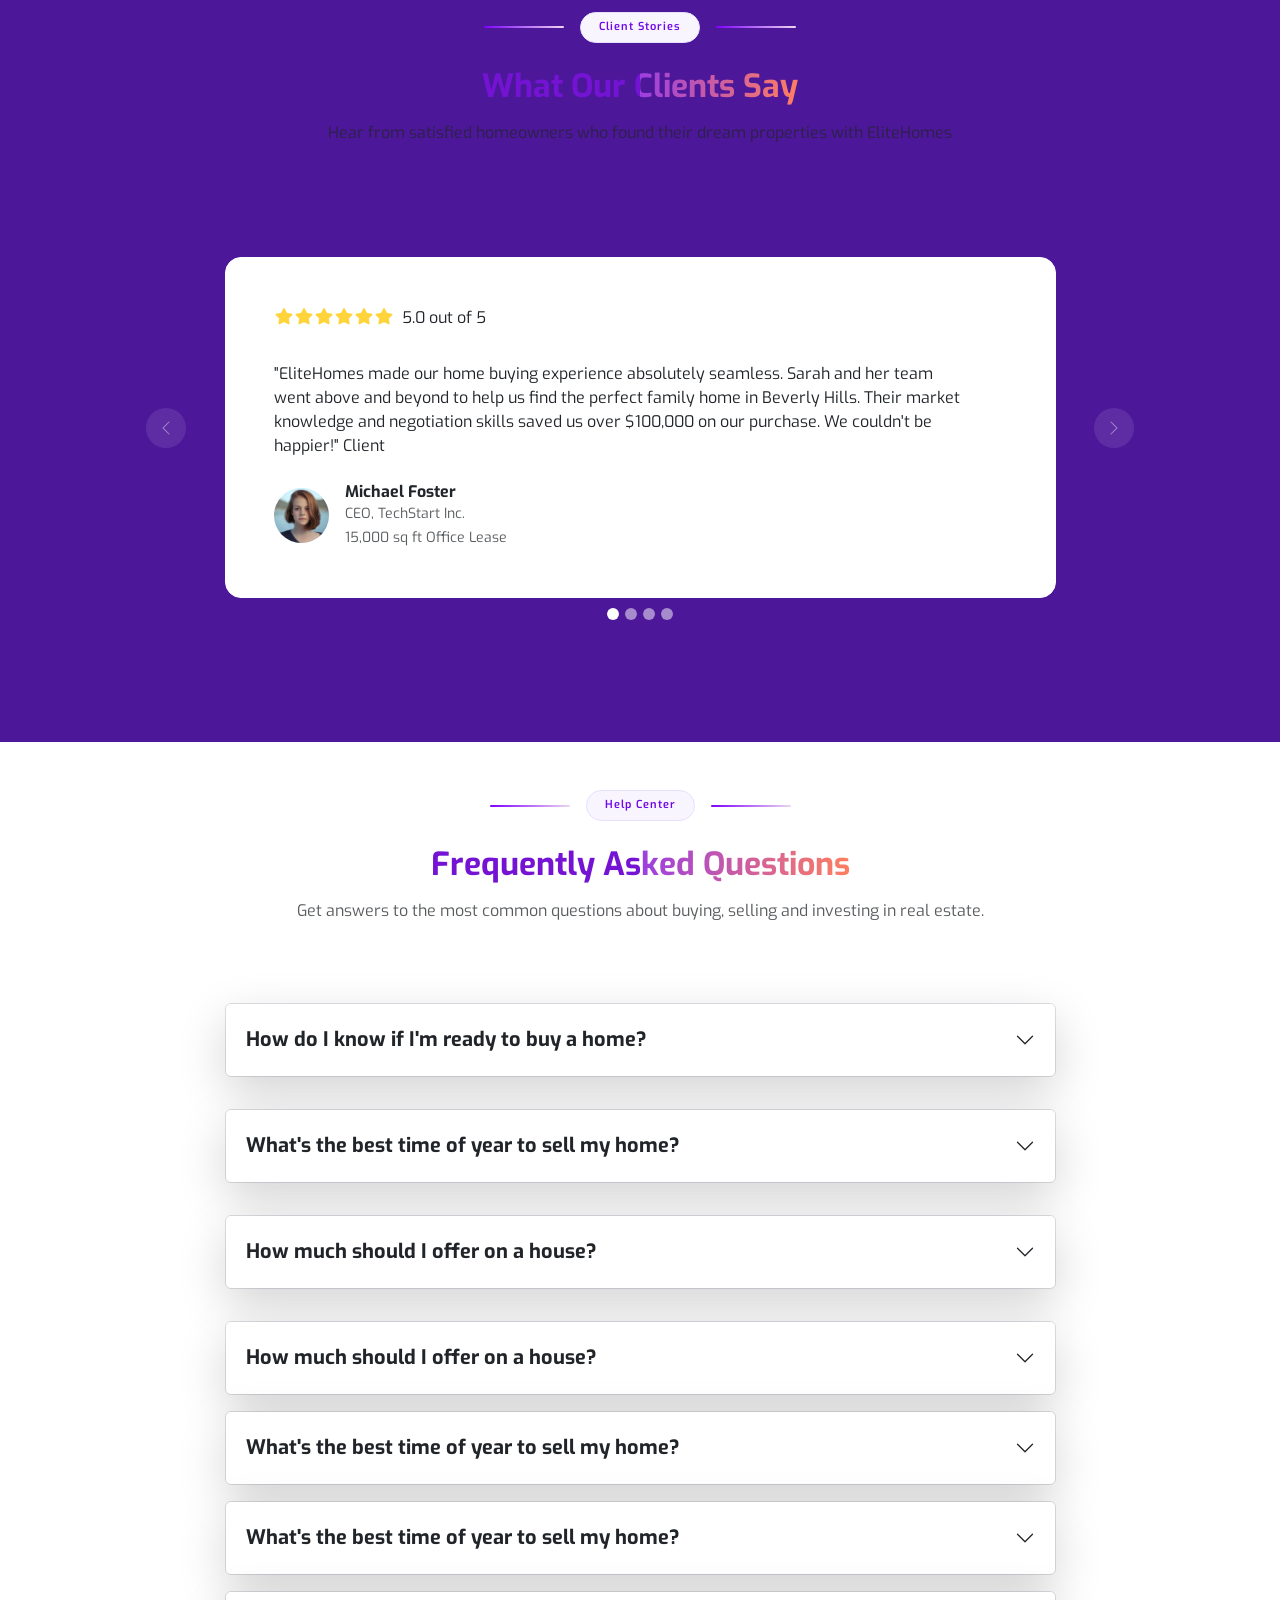
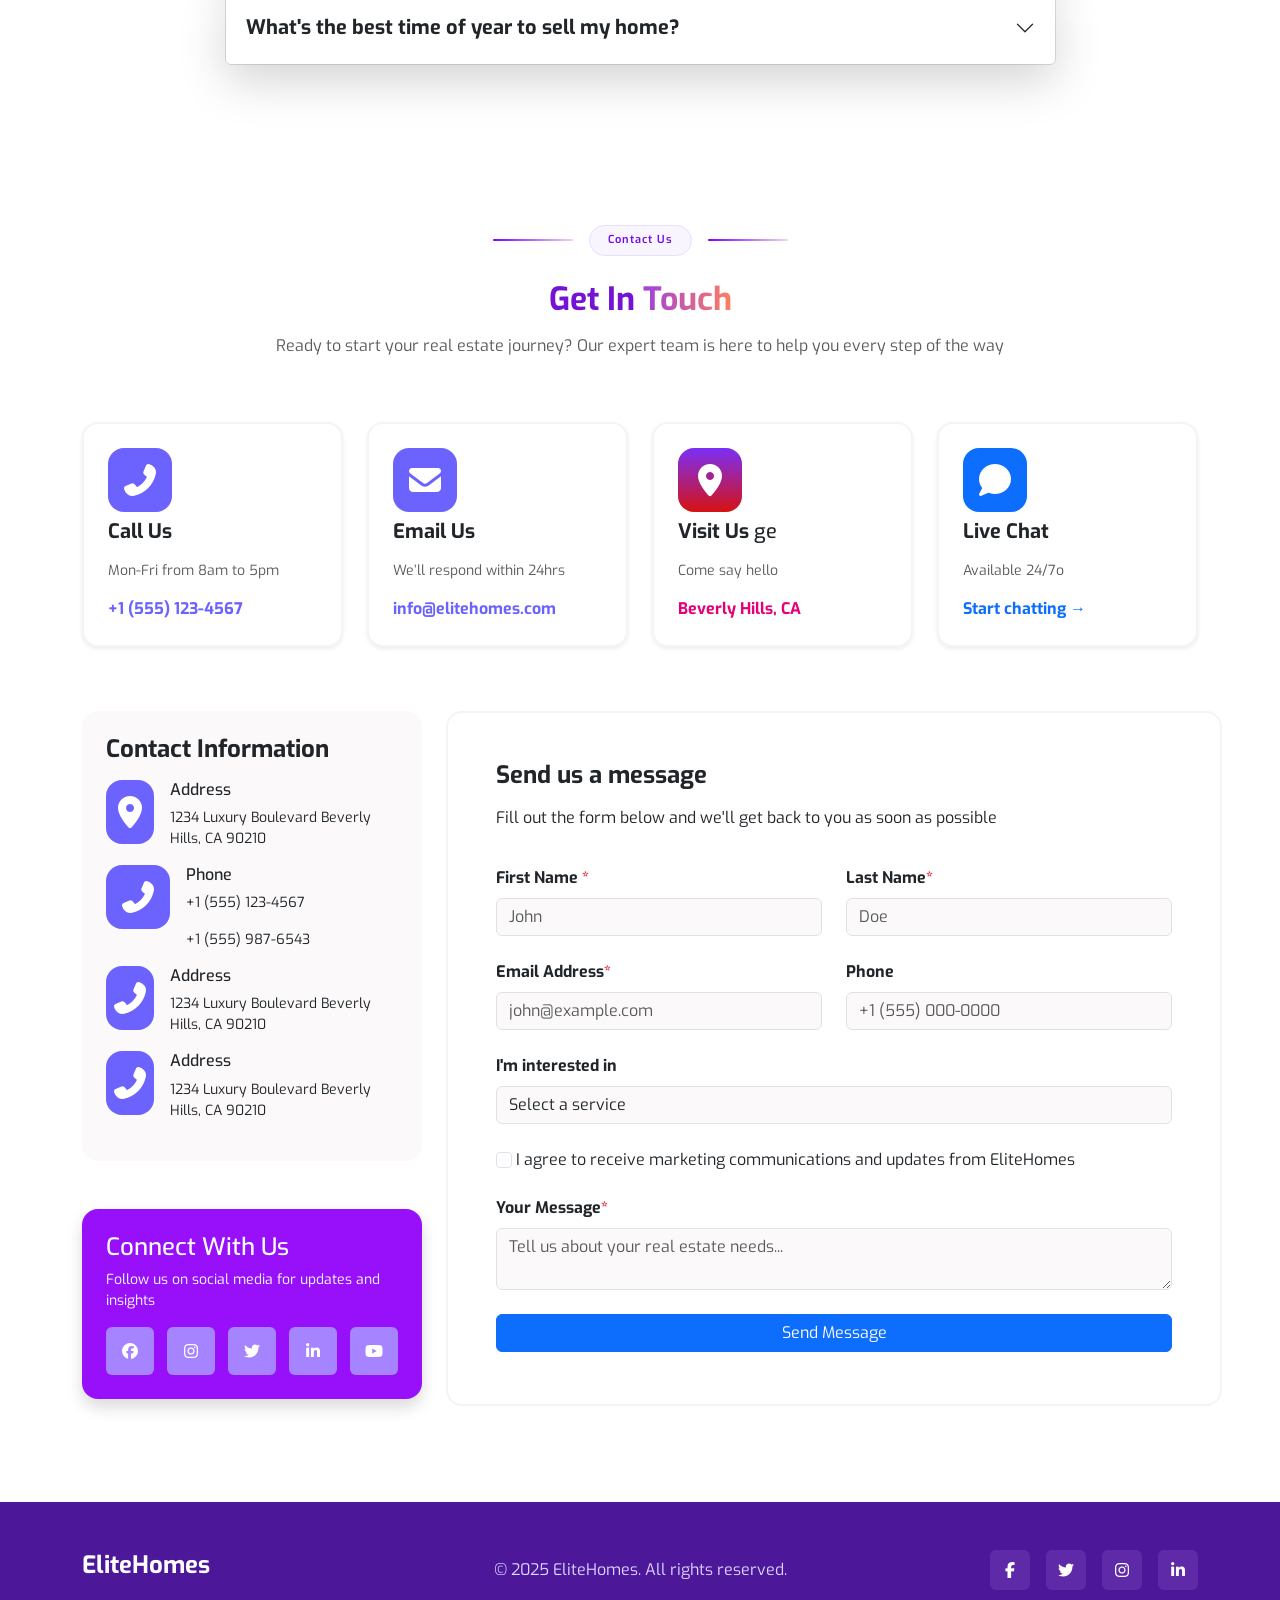
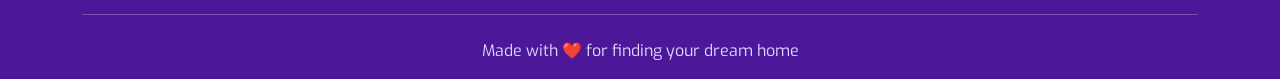
==== commit 9bed20e3: "update 3" ====
--- a/index.html
+++ b/index.html
@@ -35,8 +35,7 @@
               Properties
             </a>
 
-
-            -->
+ 
             <div class="dropdown-menu mega-menu p-4 bg-white dropdown-menu-start">
               <div class="row g-4">
 
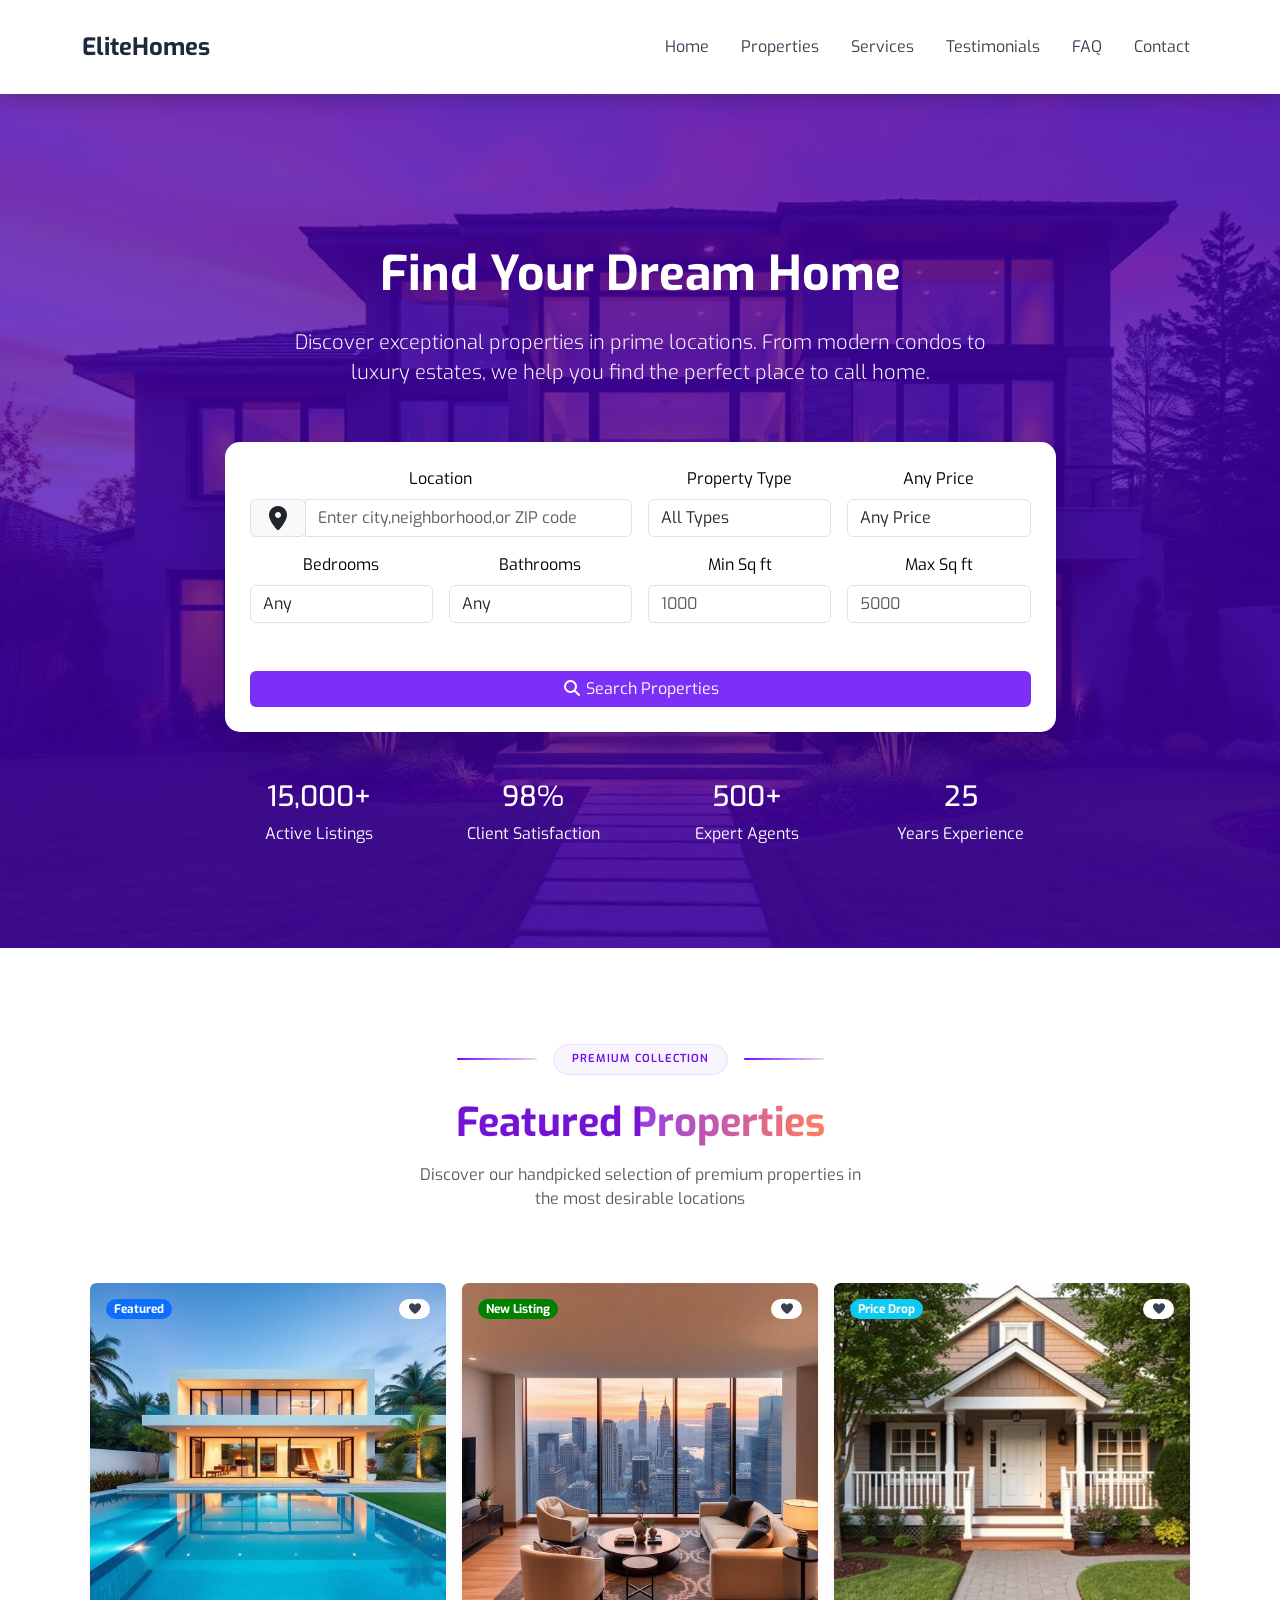
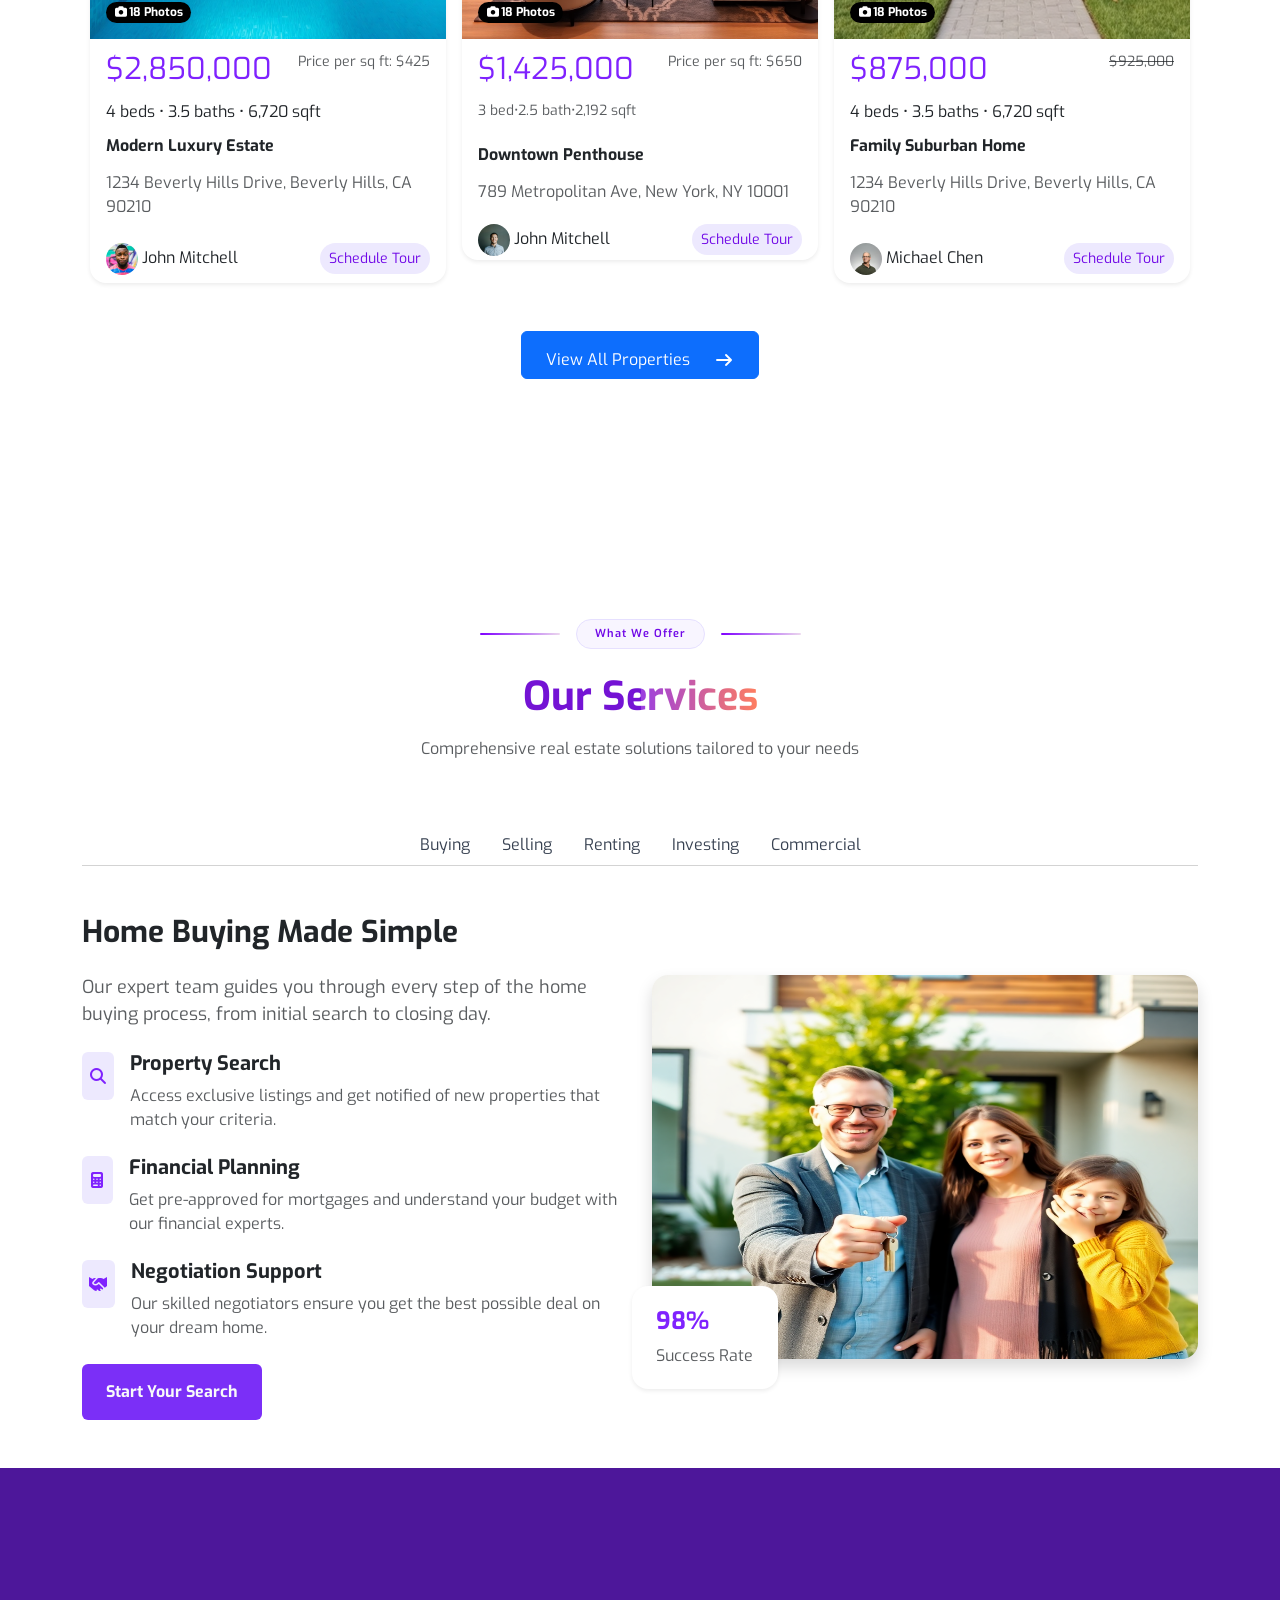
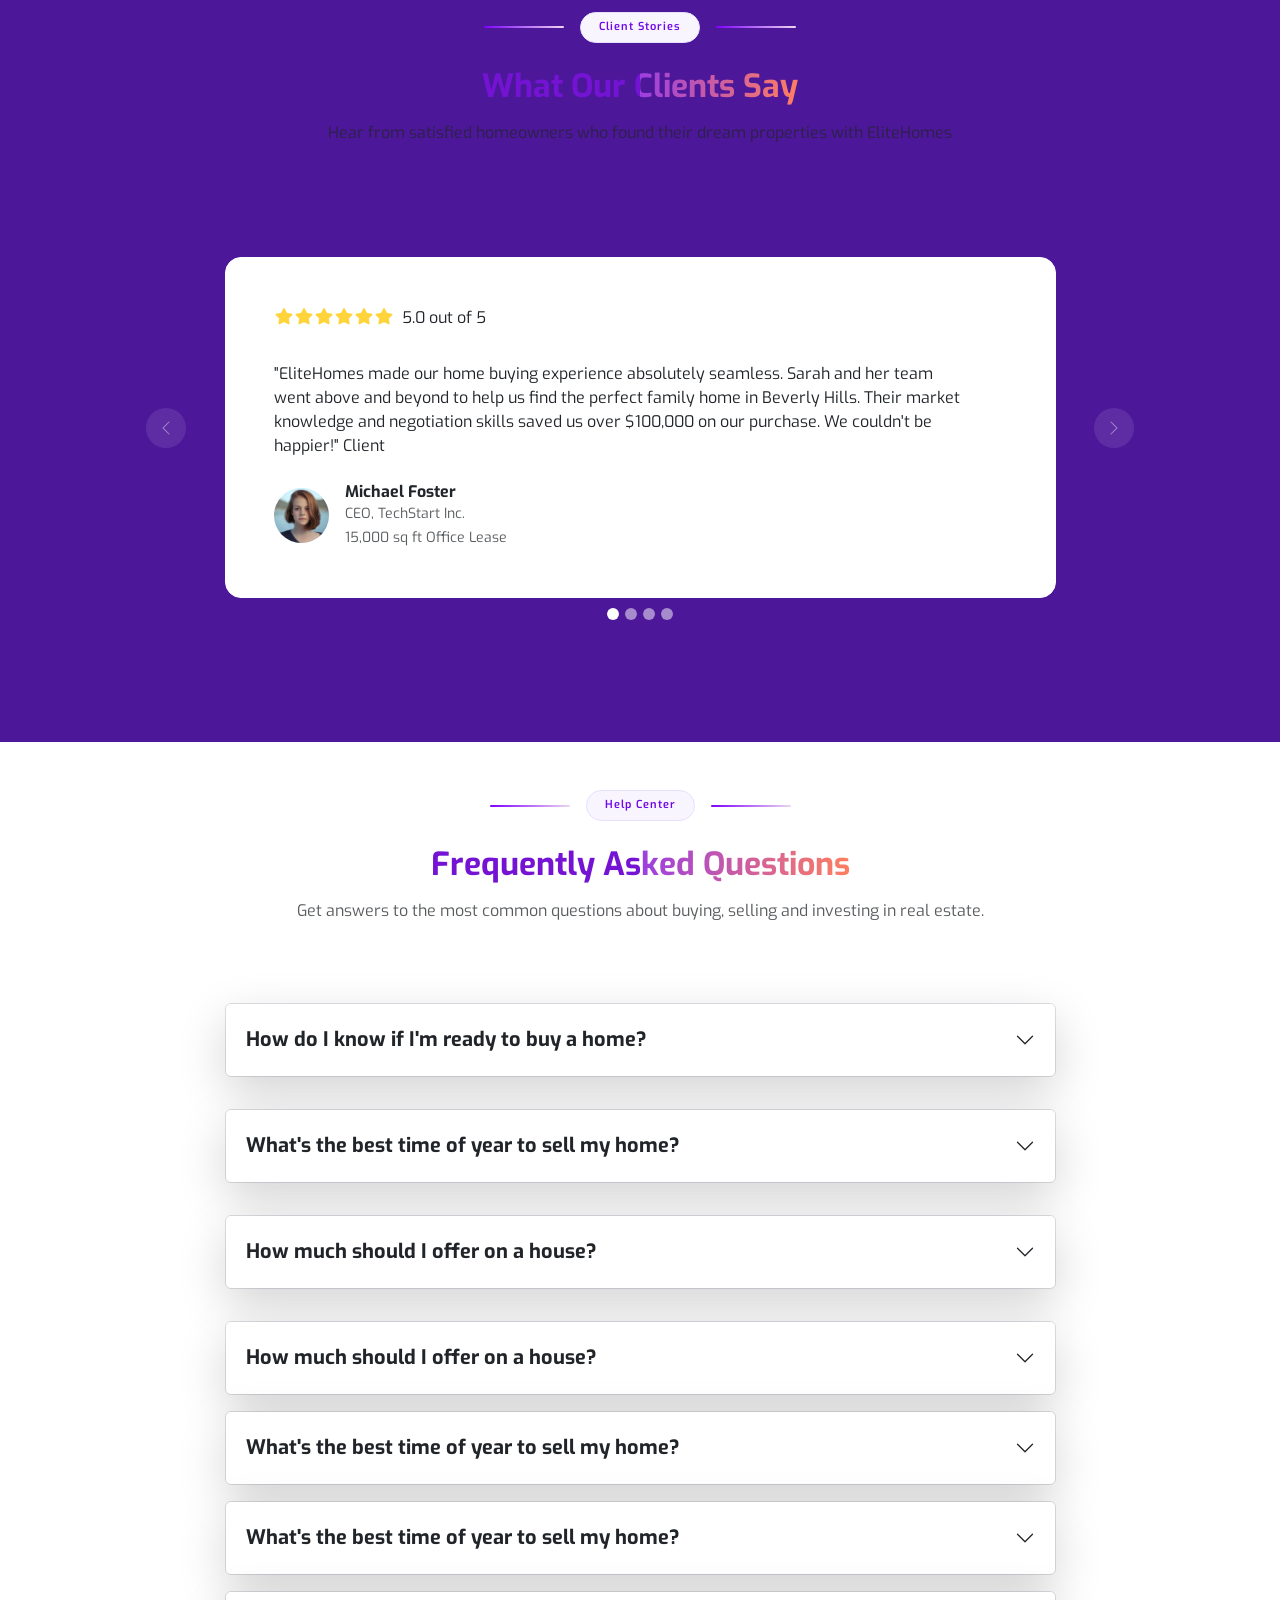
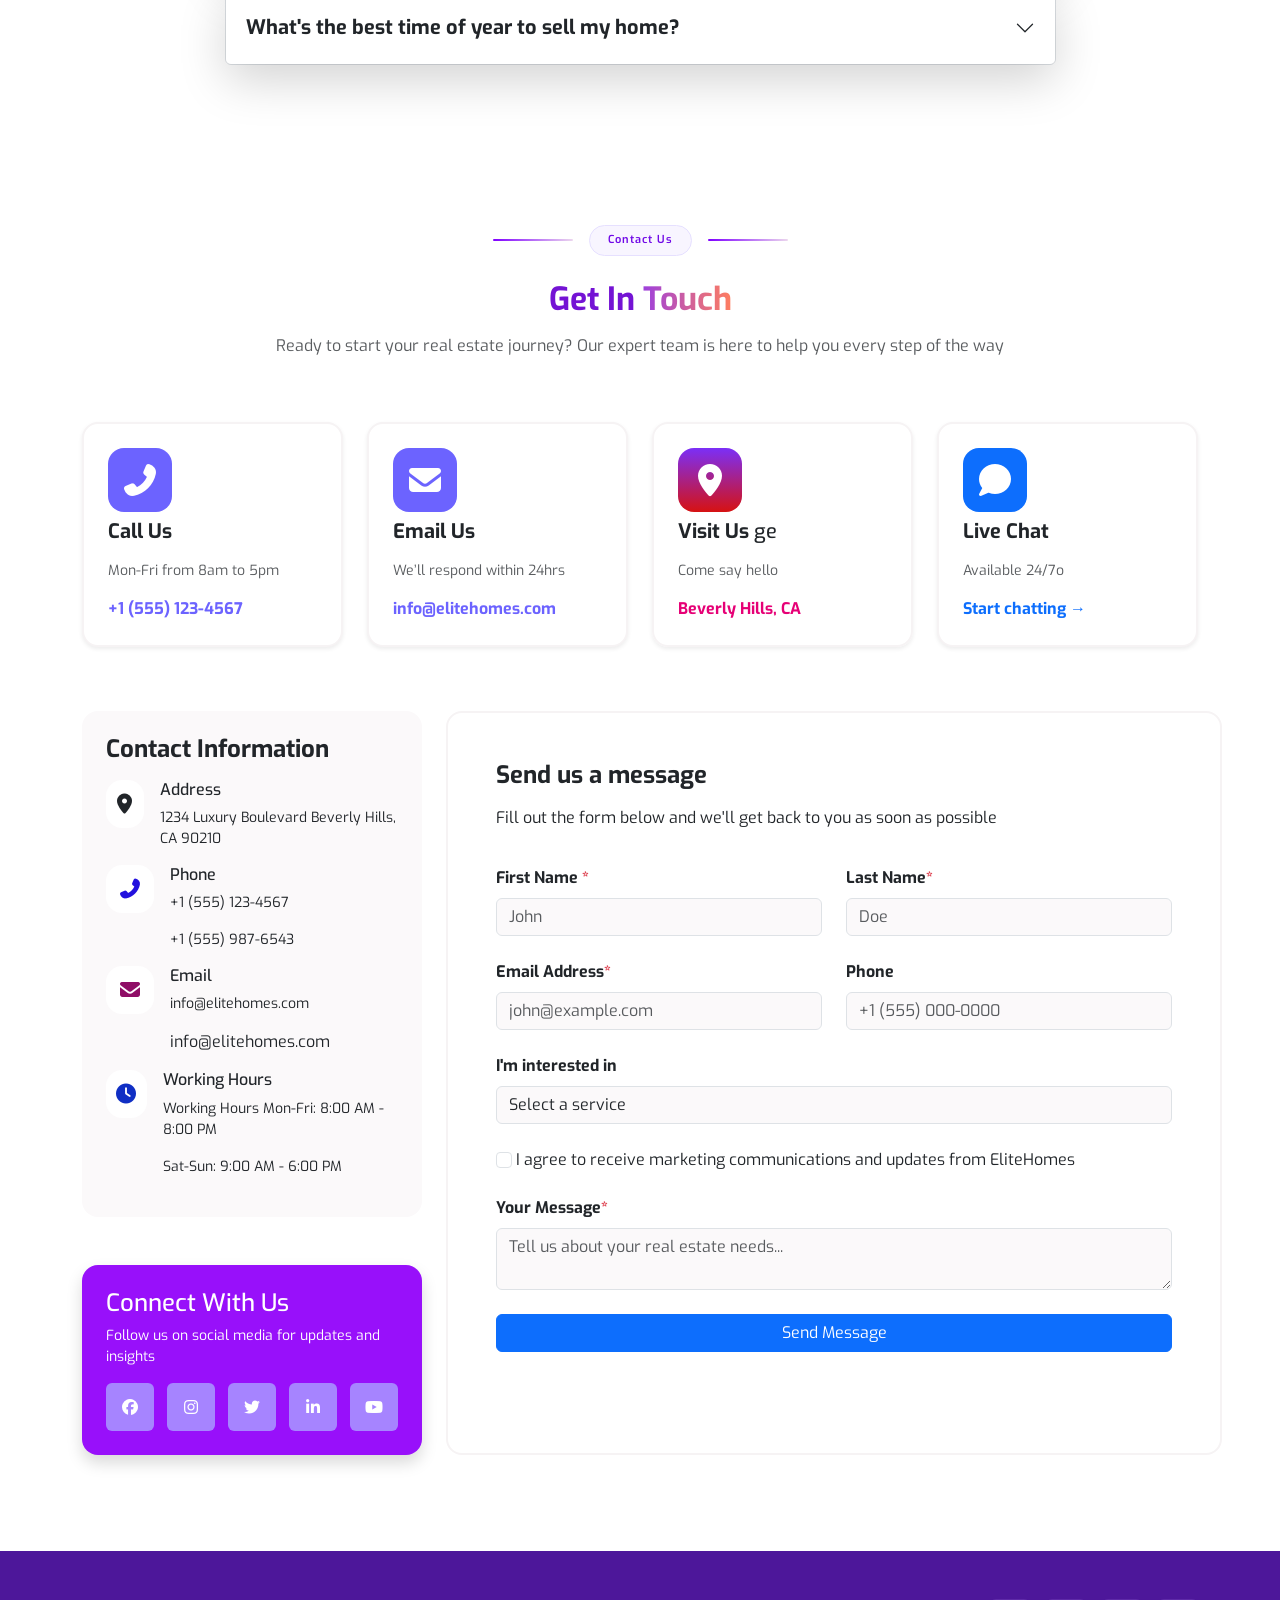
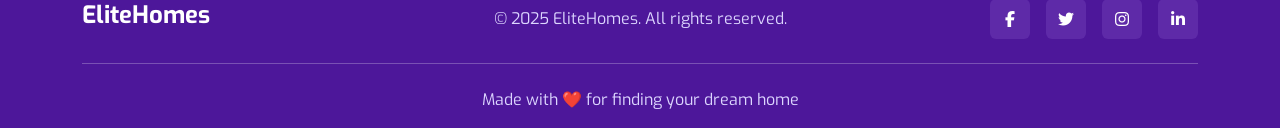
==== commit 0d4ef3ad: "update" ====
--- a/index.html
+++ b/index.html
@@ -1295,8 +1295,8 @@
             <h4 class=" fw-bold mb-3 ">Contact Information</h4>
 
             <div class=" d-flex align-items-start g-2">
-              <div class="fs-2 contact-icon d-flex align-items-center justify-content-center rounded-4 me-3"><i
-                  class="fa-solid fa-location-dot" style="color: rgb(255, 255, 255);"></i></div>
+              <div class="fs-2 sidaddress-icon d-flex align-items-center justify-content-center rounded-4 me-3"><i
+                        class="fa-solid fa-location-dot fs-5"></i></div>
               <div>
                 <h6>Address</h6>
                 <p class="small">1234 Luxury Boulevard
@@ -1304,30 +1304,30 @@
               </div>
             </div>
             <div class=" d-flex align-items-start g-2">
-              <div class="fs-2 contact-icon d-flex align-items-center justify-content-center rounded-4 me-3"><i
-                  class="fa-solid fa-phone-flip" style="color: rgb(255, 255, 255);"></i></div>
+              <div class="fs-2 sidaddress-icon d-flex align-items-center justify-content-center rounded-4 me-3"><i
+                  class="fa-solid fa-phone-flip fs-5" style="color: rgb(34, 16, 222);"></i></div>
               <div>
                 <h6>Phone</h6>
                 <p class="small">+1 (555) 123-4567</p>
                 <p class="small">+1 (555) 987-6543</p>
               </div>
             </div>
-            <div class=" d-flex align-items-start justify-content-between">
-              <div class="fs-2 contact-icon d-flex align-items-center justify-content-center rounded-4 me-3"><i
-                  class="fa-solid fa-phone-flip" style="color: rgb(255, 255, 255);"></i></div>
+            <div class=" d-flex align-items-start g-2">
+              <div class="fs-2 sidaddress-icon d-flex align-items-center g-4d-flex align-items-center justify-content-center rounded-4 me-3 rounded-4 me-3"><i
+                class="fa-solid fa-envelope fs-5" style="color: rgb(143, 13, 102);"></i></div>
               <div>
-                <h6>Address</h6>
-                <p class="small">1234 Luxury Boulevard
-                  Beverly Hills, CA 90210</p>
-              </div>
-            </div>
-            <div class=" d-flex align-items-start justify-content-between">
-              <div class="fs-2 contact-icon d-flex align-items-center justify-content-center rounded-4 me-3"><i
-                  class="fa-solid fa-phone-flip" style="color: rgb(255, 255, 255);"></i></div>
+                <h6>Email</h6>
+                <p class="small">info@elitehomes.com</p>
+                <pclass="small">info@elitehomes.com</p>
+              </div>
+            </div>
+            <div class="d-flex align-items-start g-2">
+              <div class="fs-2 sidaddress-icon d-flex align-items-center justify-content-center rounded-4 me-3"><i class="fa-solid fa-clock fs-5" style="color: rgb(16, 47, 196);"></i></div>
               <div>
-                <h6>Address</h6>
-                <p class="small">1234 Luxury Boulevard
-                  Beverly Hills, CA 90210</p>
+                <h6>Working Hours</h6>
+                <p class="small">Working Hours
+Mon-Fri: 8:00 AM - 8:00 PM</p>
+<p class="small">Sat-Sun: 9:00 AM - 6:00 PM</p>
               </div>
             </div>
           </div>
@@ -1370,13 +1370,13 @@
 
           </div>
 
-          <form action="">
+          <form class="send-message"  action="">
 
             <div class="row g-4 py-1 ">
 
               <div class="col-md-6">
                 <label class="form-label "><b>First Name <span class="text-danger">*</span></b> </label>
-                <input type="text" class="form-control" placeholder="John">
+                <input type="text" class="form-control form-box" placeholder="John">
               </div>
 
               <div class="col-md-6">
--- a/css/style.css
+++ b/css/style.css
@@ -316,6 +316,7 @@
   appearance: auto;
 
 } 
+.sidaddress-icon{width:48px;height: 48px;background-color: white;}
 .accordion-button:focus{
   box-shadow: none!important;
 }
@@ -332,16 +333,21 @@
  .link-icon:hover {
   transform: scale(1.2);
 
-}.form-select,.form-control{background-color: #fbf9fa;}
-.form-select:focus,
-.form-select:hover {box-shadow: 0 0 5px rgba(74, 5, 170, 0.5) !important;
-  border-color: #4d179a;
-}
-.form-select:focus {
-  box-shadow: 0 0 5px rgba(77, 23, 154, 0.5);
-  border-color: #4d179a;
-}
-.form-control:focus{box-shadow: 0 0 5px rgba(74, 5, 170, 0.5) !important;!important;border-color:#4d179a!important}
+}
+.send-message .form-select{background-color: #fbf9fa !important;}
+.send-message .form-control{background-color: #fbf9fa !important;}
+
+
+  .form-control:focus,
+.form-select:focus{
+  box-shadow: 0 0 0 0.2rem rgba(74, 5, 170, 0.5) !important;
+  border-color: #4d179a !important;
+}
+.form-check-input:checked { background-color: #4d179a;   /* لون الخلفية */
+  border-color: #4d179a;box-shadow: none;}
+
+
+
 .footer{background-color:#4d179a}
 .footer-icon{width: 40px; height: 40px; background-color:#a684ff;}
 .footer p{color:#ddd6ff ;}
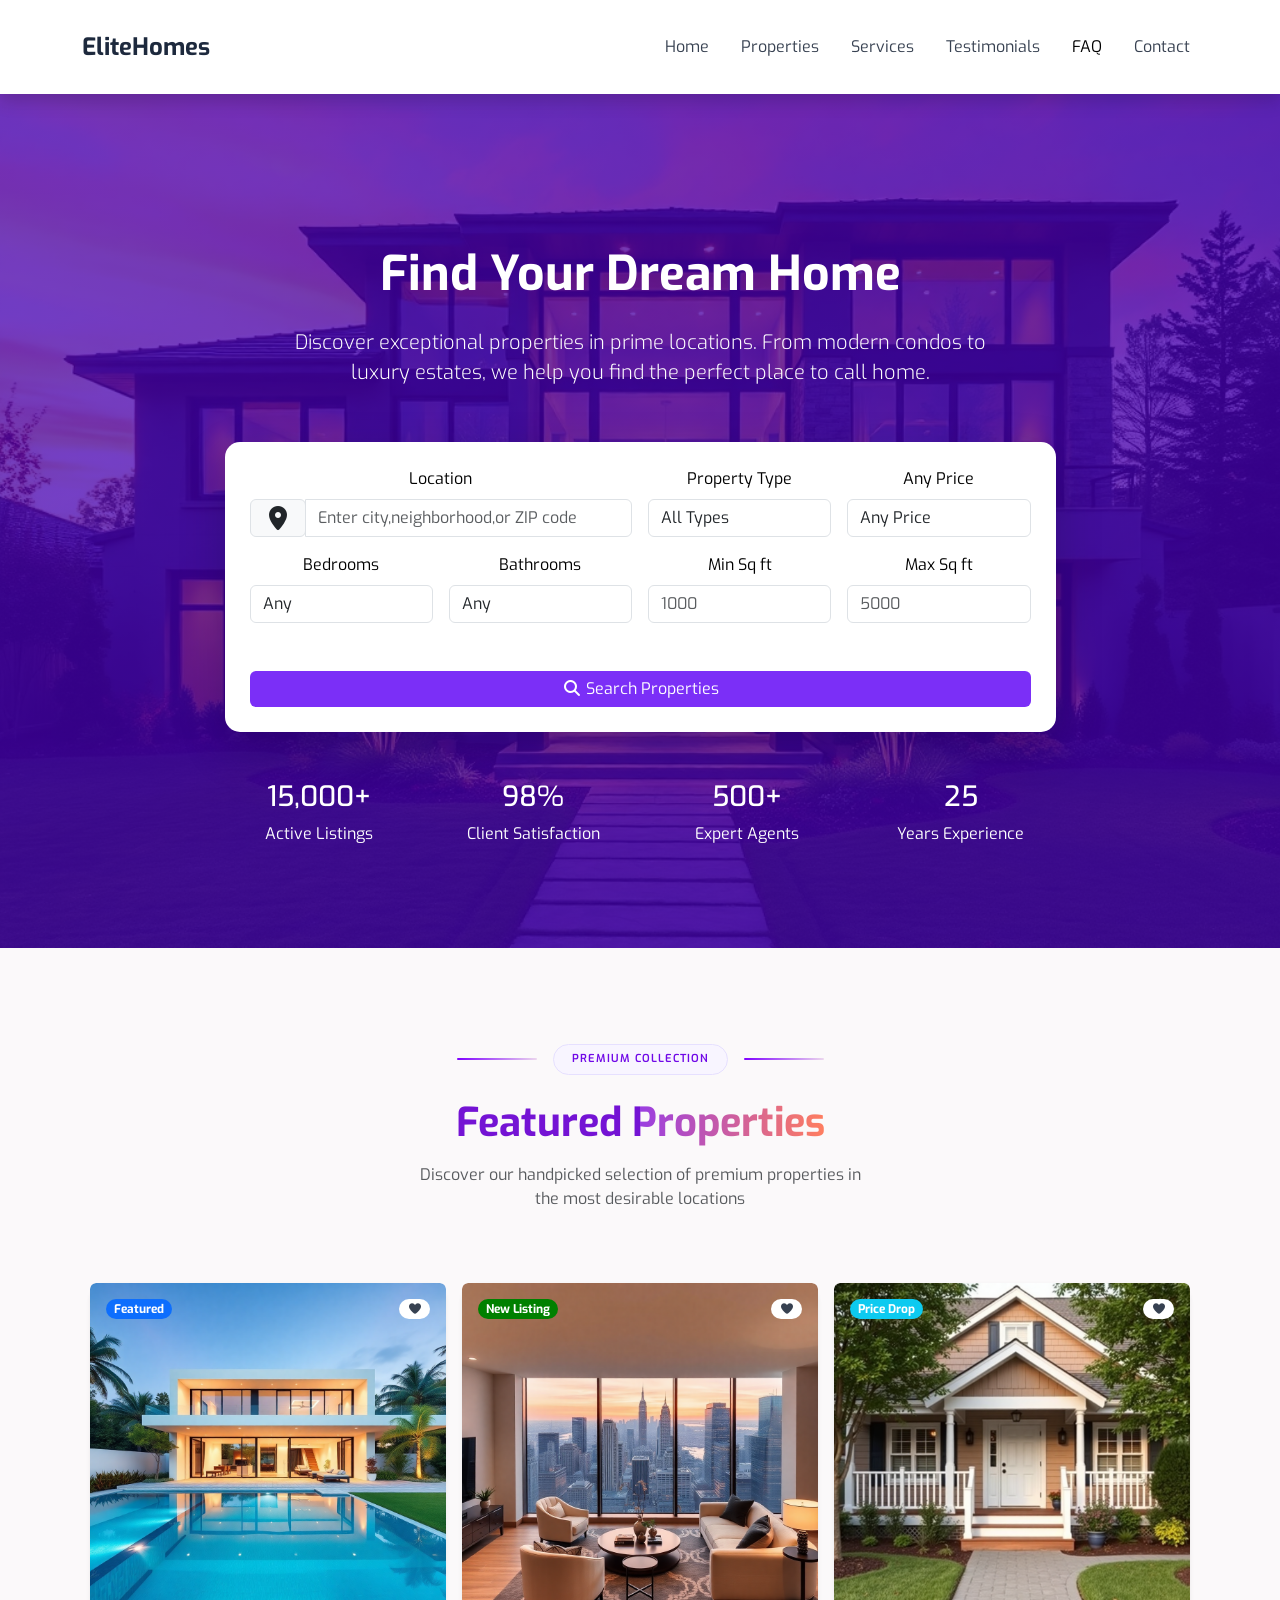
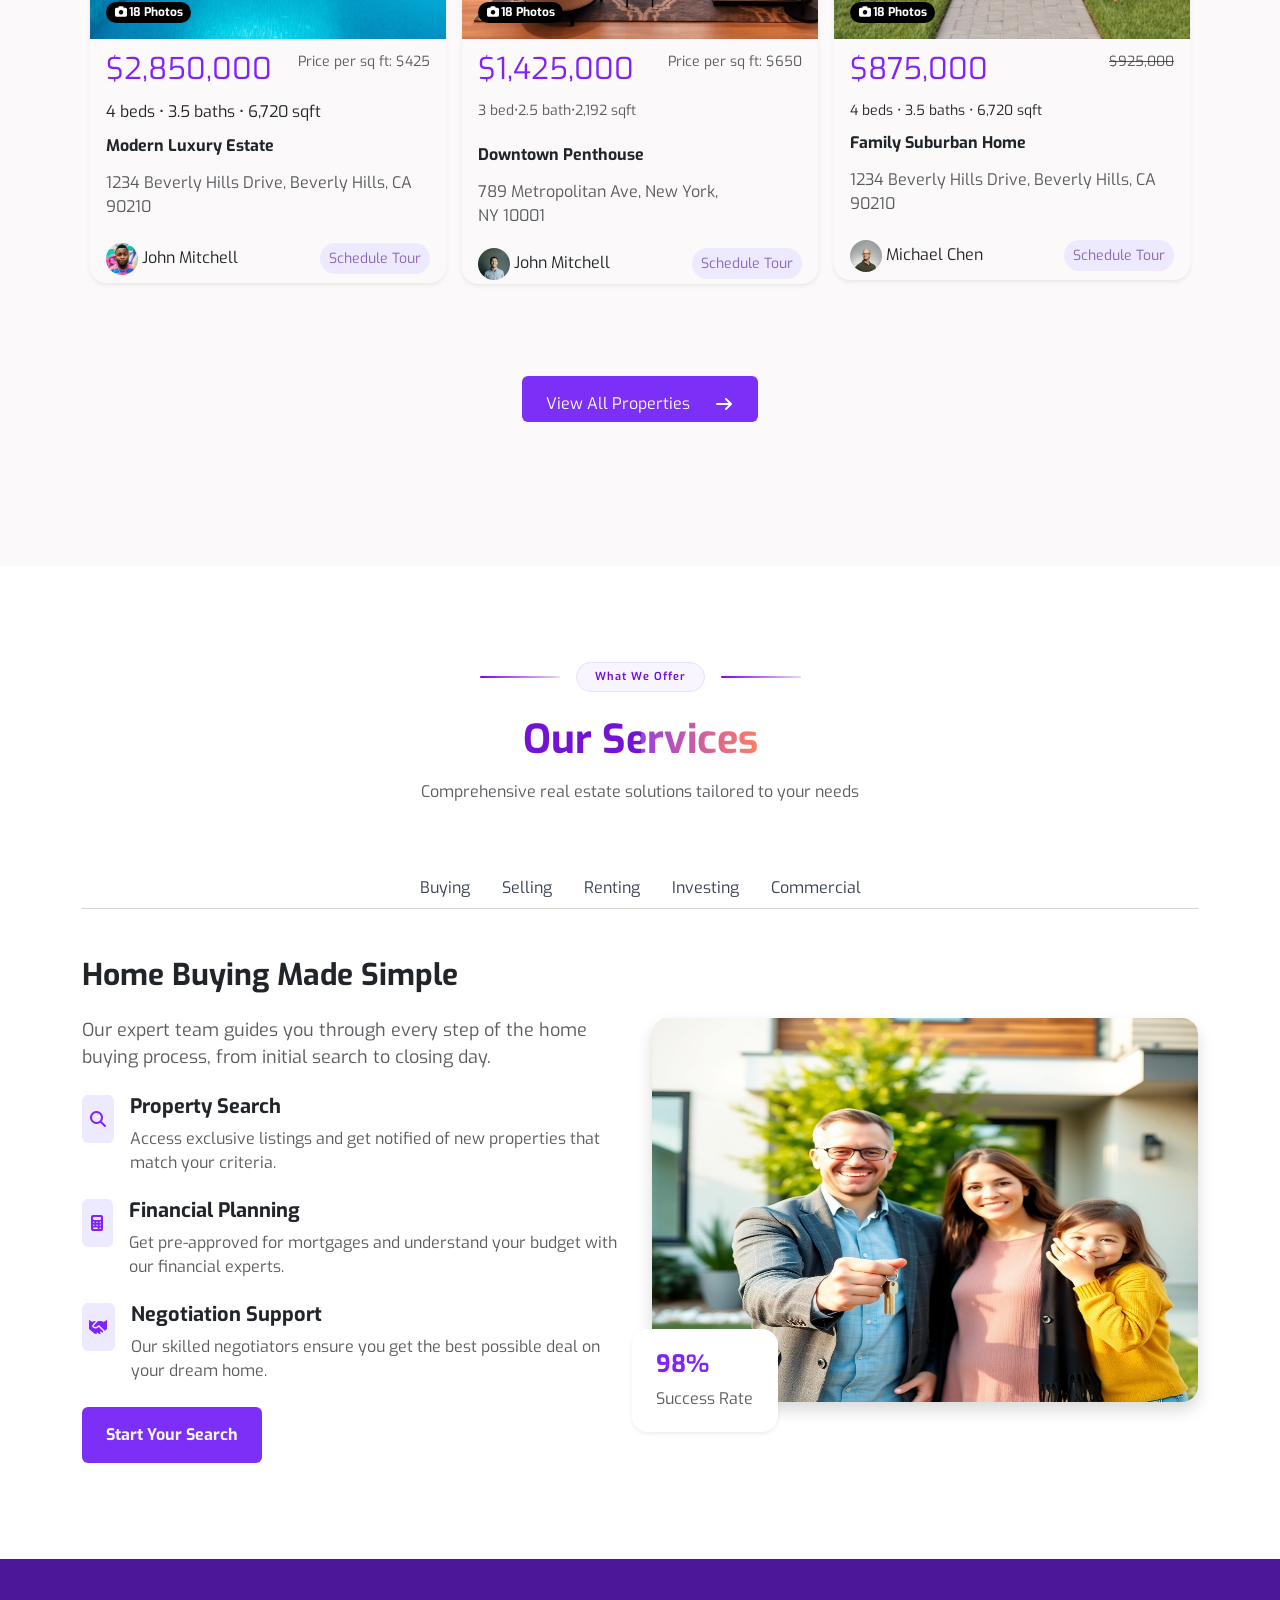
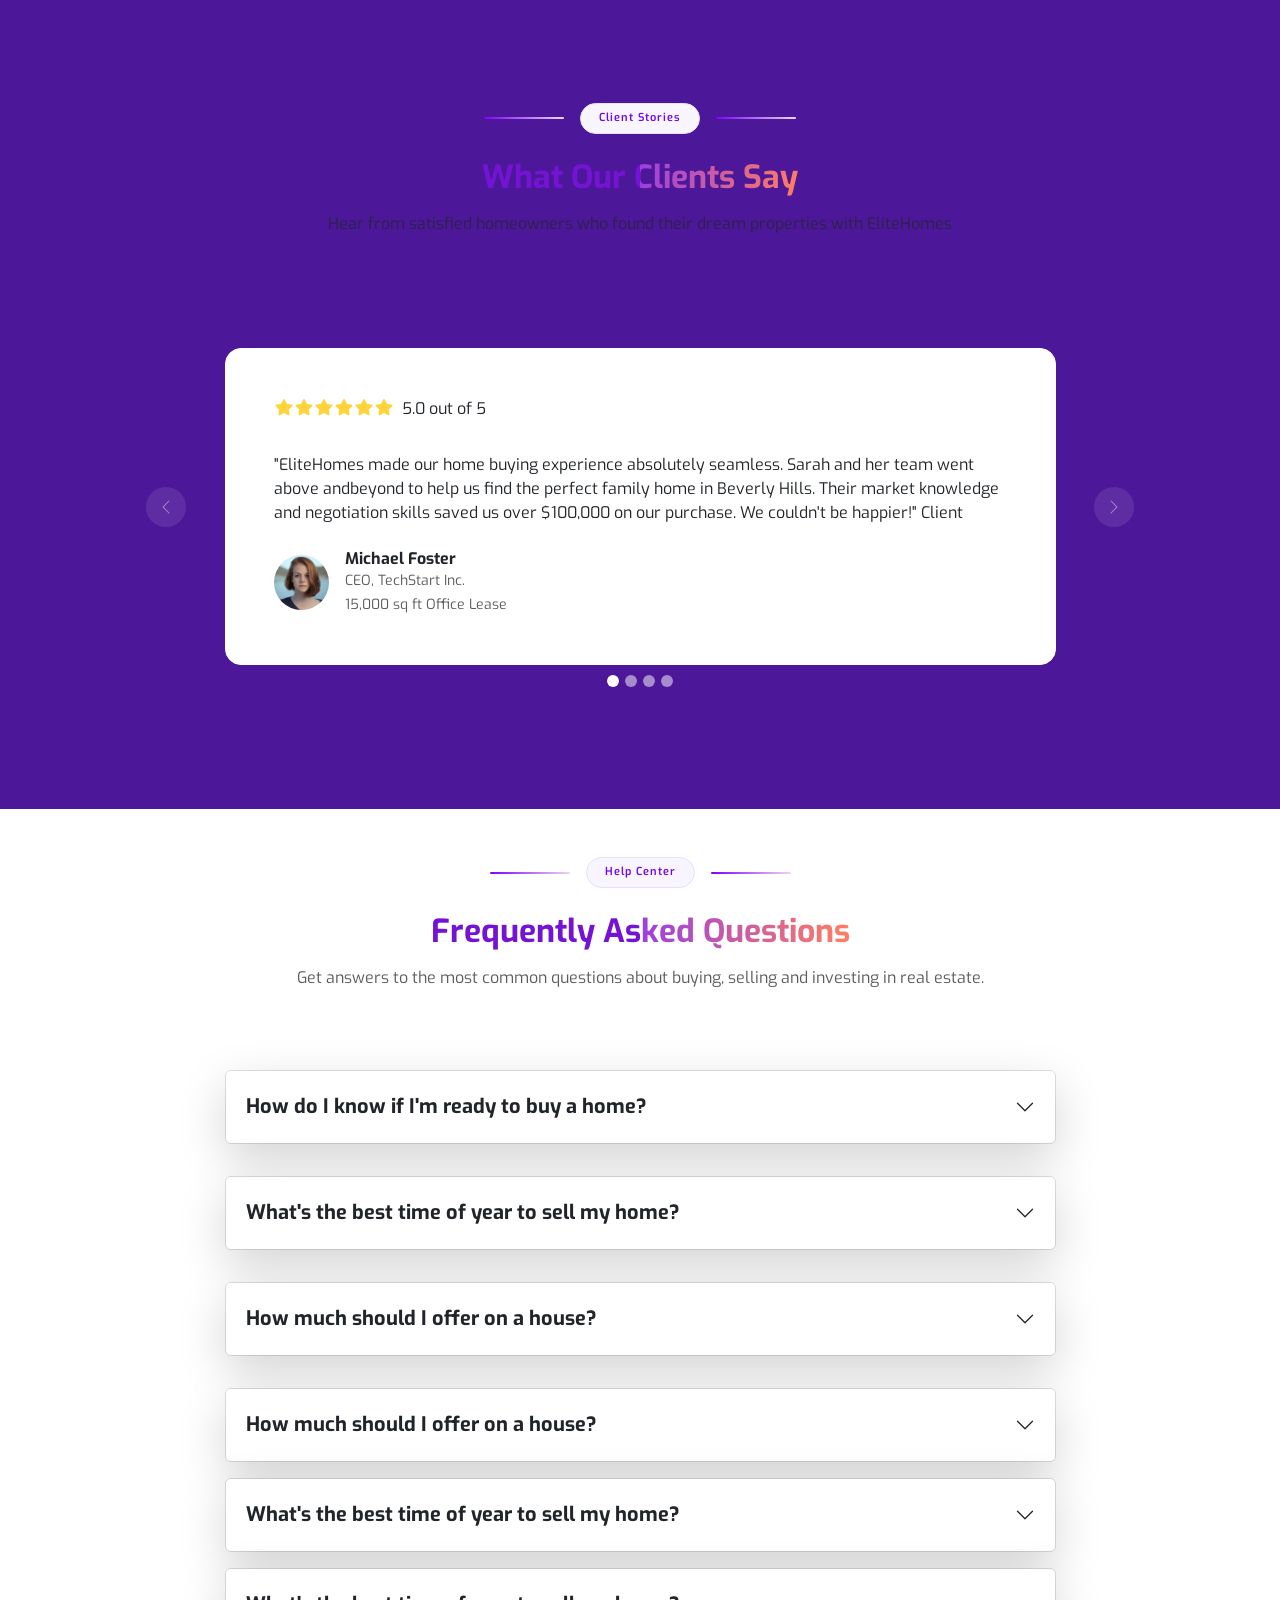
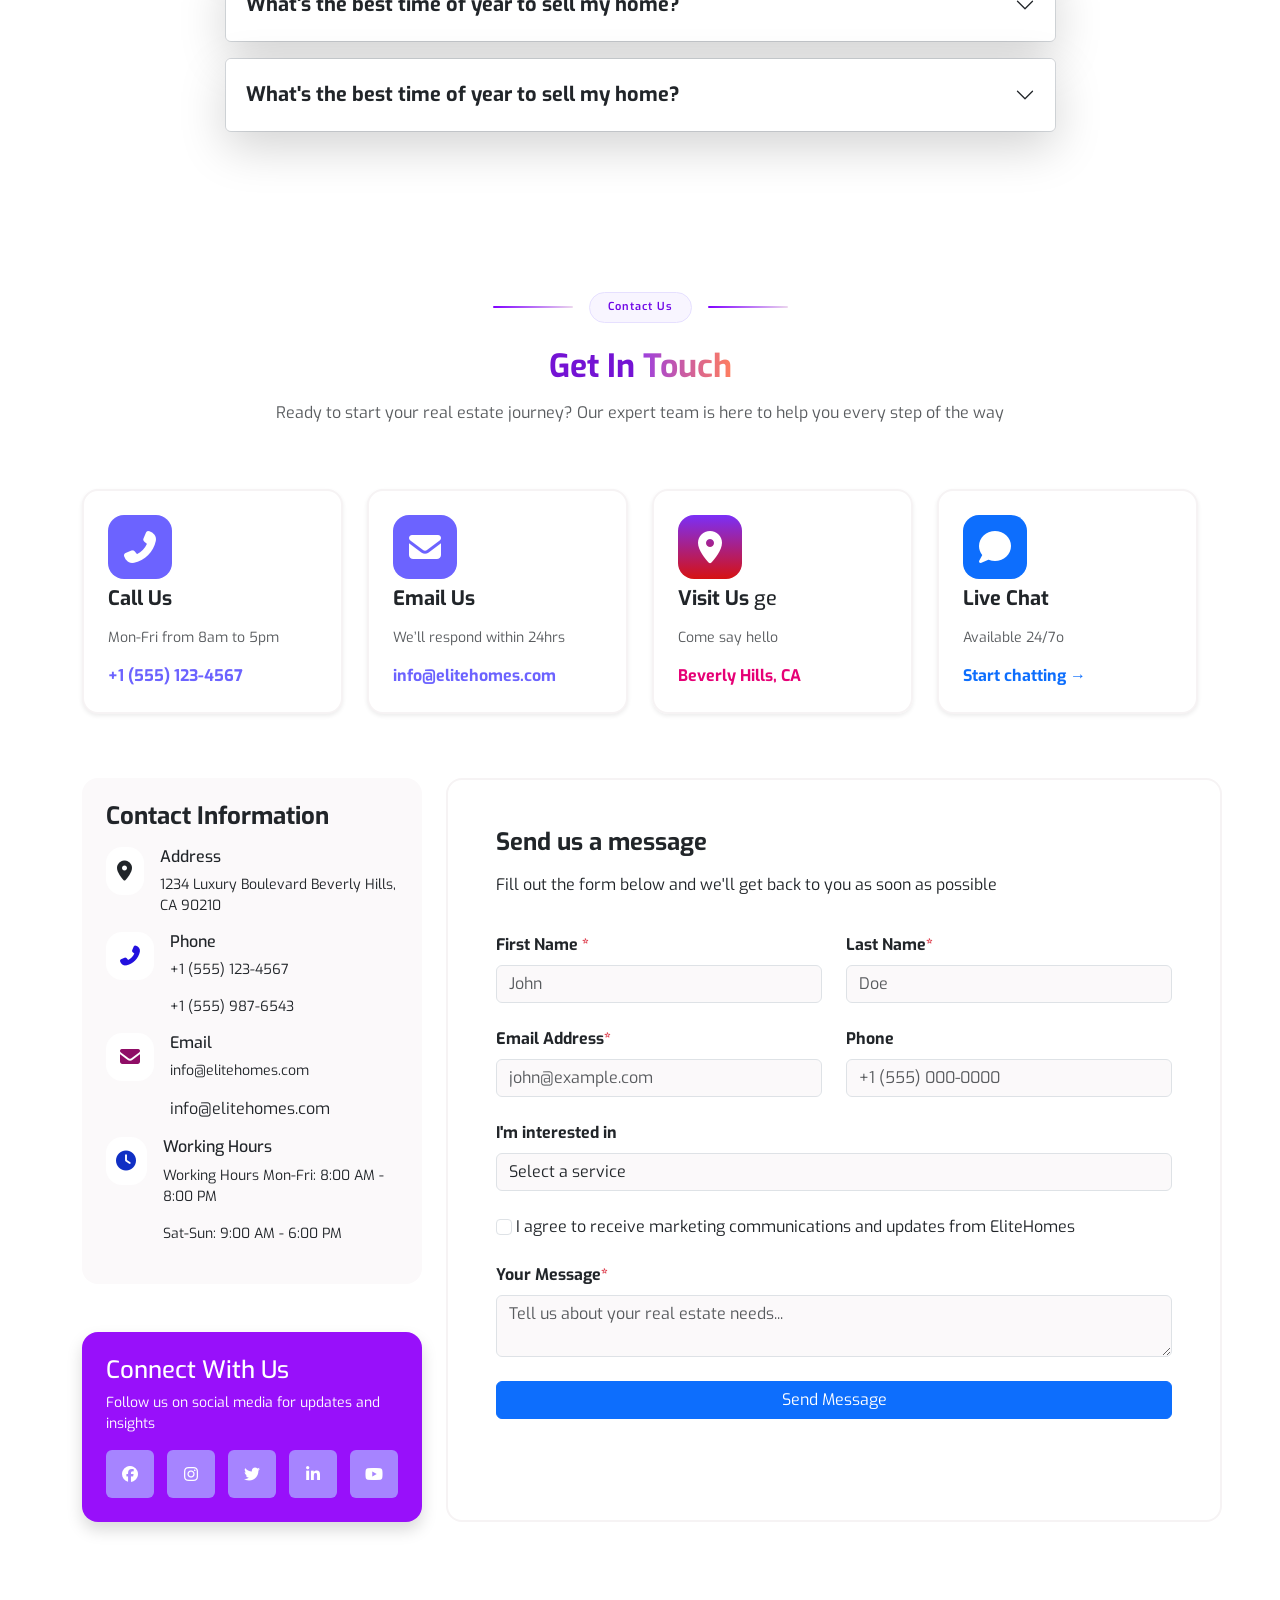
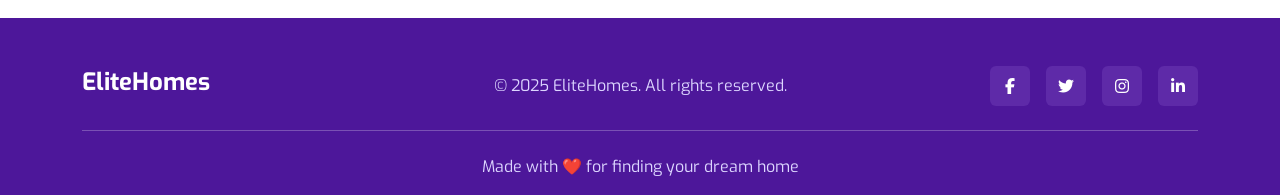
==== commit 5d152a47: "update" ====
--- a/index.html
+++ b/index.html
@@ -16,152 +16,161 @@
 
 </head>
 
-<body>
-  <nav class="navbar navbar-expand-lg shadow fixed-top w-100 bg-white">
+<body data-bs-spy="scroll" data-bs-target="#navbar" data-bs-offset="100" tabindex="0">
+  <nav class="navbar navbar-expand-lg shadow fixed-top w-100 bg-white" id="navbar">
     <div class="container py-3">
       <a class="navbar-brand" href="#"><b>EliteHomes</b></a>
-      <button class="navbar-toggler" type="button" data-bs-toggle="collapse" data-bs-target="#navbar"
+      <button class="navbar-toggler" type="button" data-bs-toggle="collapse" data-bs-target="#navbarcontent"
         aria-controls="navbarNavDropdown" aria-expanded="false" aria-label="Toggle navigation">
         <span class="navbar-toggler-icon"></span>
       </button>
-      <div class="collapse navbar-collapse" id="navbar">
+      <div class="collapse navbar-collapse" id="navbarcontent">
         <ul class="navbar-nav  ms-auto gap-3 " style="border-bottom:none!important">
 
           <li class="nav-item">
-            <a class="nav-link" href="#">Home</a>
+            <a class="nav-link" href="#home">Home</a>
           </li>
           <li class="nav-item dropdown position-relative">
-            <a class="nav-link dropdown-toggle" href="#" data-bs-toggle="dropdown">
+            <a class="nav-link dropdown-toggle" href="#properties" data-bs-toggle="dropdown">
               Properties
             </a>
 
- 
+
             <div class="dropdown-menu mega-menu p-4 bg-white dropdown-menu-start">
               <div class="row g-4">
 
                 <!-- Featured Properties -->
-                <div class=" col-md-3 col-sm-12 ">
+                <div class=" col-md-3 col-12">
                   <h3 class="mb-3">Featured Properties</h3>
-
-                  <div class="d-flex align-items-center gap-2 mb-2">
-                    <img src="images/photo-1600596542815-ffad4c1539a9.jpg" class="property-img rounded" alt="">
-                    <div>
-                      <h4 class="mb-1 small">Luxury Villa</h4>
-                      <p class="mb-0 small text-muted">$2.5M • 5 beds • 4 baths</p>
+                  <div class="wrapper">
+
+                    <div class=" item d-flex align-items-center mb-2 Sgap-2">
+                      <img src="images/photo-1600596542815-ffad4c1539a9.jpg" class="property-img rounded" alt="">
+                      <div>
+                        <h4 class="mb-1 small">Luxury Villa</h4>
+                        <p class="mb-0 small text-muted">$2.5M • 5 beds • 4 baths</p>
+                      </div>
                     </div>
-                  </div>
-
-                  <div class="d-flex align-items-center gap-2">
-                    <img src="images/photo-1600585154340-be6161a56a0c.jpg" class="property-img rounded" alt="">
-                    <div>
-                      <h6 class="mb-1 small">Modern Apartment</h6>
-                      <p class="mb-0 small text-muted">$850K • 2 beds .2 baths</p>
+
+                    <div class=" item d-flex align-items-center gap-2">
+                      <img src="images/photo-1600585154340-be6161a56a0c.jpg" class="property-img rounded" alt="">
+                      <div>
+                        <h6 class="mb-1 small">Modern Apartment</h6>
+                        <p class="mb-0 small text-muted">$850K • 2 beds .2 baths</p>
+                      </div>
                     </div>
                   </div>
                 </div>
 
 
                 <!-- Column 2 -->
-                <div class="col-md-3  col-sm-12">
-
+                <div class="col-md-3  col-12">
 
 
                   <h3 class="mb-3 ps-4">Property Types</h3>
-                  <ul>
-                    <li><i class="fa-solid fa-house" style="color: rgb(72, 58, 10);"></i><a href="#"
-                        class="flex items-center text-gray-600 hover:text-violet-600 transition-colors">
-
-                        <span>Single Family Homes</span>
-                      </a></li>
-                    <li><a href=""><i class="fa-solid fa-building"
-                          style="color: rgb(72, 58, 10);"></i><span>Apartments</span></a></li>
-                    <li><a href=""><i class="fa-solid fa-warehouse"
-                          style="color: rgb(72, 58, 10);"></i><span>Condominiums</span></a></li>
-                    <li><a href=""><i class="fa-solid fa-store"
-                          style="color: rgb(72, 58, 10);"></i><span>Commercial</span></a></li>
-
-                    <li><a href=""><i class="fa-solid fa-tree" style="color: rgb(72, 58, 10);"></i><span>Land &amp;
-                          Lots</span></a></li>
-                  </ul>
-
+
+                  <div class="wrapper">
+                    <ul>
+                      <li><i class="fa-solid fa-house" style="color: rgb(72, 58, 10);"></i><a href="#"
+                          class="flex items-center text-gray-600 hover:text-violet-600 transition-colors">
+
+                          <span>Single Family Homes</span>
+                        </a></li>
+                      <li><a href=""><i class="fa-solid fa-building"
+                            style="color: rgb(72, 58, 10);"></i><span>Apartments</span></a></li>
+                      <li><a href=""><i class="fa-solid fa-warehouse"
+                            style="color: rgb(72, 58, 10);"></i><span>Condominiums</span></a></li>
+                      <li><a href=""><i class="fa-solid fa-store"
+                            style="color: rgb(72, 58, 10);"></i><span>Commercial</span></a></li>
+
+                      <li><a href=""><i class="fa-solid fa-tree" style="color: rgb(72, 58, 10);"></i><span>Land 
+                            Lots</span></a></li>
+                    </ul>
+
+                  </div>
 
 
                 </div>
 
                 <!-- Column 3 -->
-                <div class="col-md-3 mt-4 col-sm-12  d-flex flex-column gap-3 mb-2 ">
-                  <div class="newyork   rounded-4  align text-start p-4 ">
-                    <h6 class="small align-items-start">New York</h6>
-                    <p class="small text-muted align-items-start">2145 Properties</p>
-                  </div>
-                  <div class="newyork   rounded-4  text-start p-4 ">
-                    <h6 class="small align-items-start">New York</h6>
-                    <p class="small text-muted align-items-start">2145 Properties</p>
-                  </div>
-                  <div class="newyork rounded-4  text-start p-4 ">
-                    <h6 class="small align-items-start">New York</h6>
-                    <p class="small text-muted align-items-start">2145 Properties</p>
+                <div class="col-md-3 mt-4 col-12 d-flex flex-column  ">
+
+                  <div class="wrapper">
+                    <div class="newyork   rounded-4  align text-start p-4  mb-2 ">
+                      <h6 class="small align-items-start">New York</h6>
+                      <p class="small text-muted align-items-start">2145 Properties</p>
+                    </div>
+                    <div class="newyork   rounded-4  text-start p-4 mb-2">
+                      <h6 class="small align-items-start">New York</h6>
+                      <p class="small text-muted align-items-start">2145 Properties</p>
+                    </div>
+                    <div class="newyork rounded-4  text-start p-4 ">
+                      <h6 class="small align-items-start">New York</h6>
+                      <p class="small text-muted align-items-start">2145 Properties</p>
+                    </div>
                   </div>
                 </div>
 
 
                 <!-- Column 4 -->
-                <div class="col-md-3  col-sm-12 px-4 mt-4  d-flex flex-column gap-3 mb-2 ">
-                  <div class="p-3 resourses  rounded-4 ">
-                    <div>
-                      <h6>
-                        Buying Guide
-                      </h6>
+                <div class="col-md-3  col-12 px-4 mt-4  d-flex flex-column gap-3 mb-2 ">
+
+                  <div class="wrapper">
+                    <div class="p-3 resourses  rounded-4  mb-2">
+                      <div>
+                        <h6>
+                          Buying Guide
+                        </h6>
+                      </div>
+                      <p>
+                        Essential tips and strategies for first-time homebuyers
+                      </p>
+                      <span>Learn More</span>
                     </div>
-                    <p>
-                      Essential tips and strategies for first-time homebuyers
-                    </p>
-                    <span>Learn More</span>
-                  </div>
-                  <div class="p-3 resourses rounded-4 ">
-                    <div>
-                      <h6>
-                        Buying Guide
-                      </h6>
+                    <div class="p-3 resourses rounded-4  mb-2">
+                      <div>
+                        <h6>
+                          Buying Guide
+                        </h6>
+                      </div>
+                      <p>
+                        Essential tips and strategies for first-time homebuyers
+                      </p>
+                      <span>Learn More</span>
                     </div>
-                    <p>
-                      Essential tips and strategies for first-time homebuyers
-                    </p>
-                    <span>Learn More</span>
-                  </div>
-                  <div class="p-3 resourses rounded-4 ">
-                    <div>
-                      <h6>
-                        Buying Guide
-                      </h6>
+                    <div class="p-3 resourses rounded-4 ">
+                      <div>
+                        <h6>
+                          Buying Guide
+                        </h6>
+                      </div>
+                      <p>
+                        Essential tips and strategies for first-time homebuyers
+                      </p>
+                      <span>Learn More</span>
                     </div>
-                    <p>
-                      Essential tips and strategies for first-time homebuyers
-                    </p>
-                    <span>Learn More</span>
-                  </div>
-
-                </div>
-
-              </div>
-            </div>
+
+                  </div>
+
+                </div>
+              </div></div>
           </li>
 
 
 
 
           <li class="nav-item">
-            <a class="nav-link" href="#Services">Services</a>
+            <a class="nav-link" href="#services">Services</a>
           </li>
           <li class="nav-item">
-            <a class="nav-link" href="#">Testimonials</a>
+            <a class="nav-link" href="#testimonials">Testimonials</a>
           </li>
           <li class="nav-item">
-            <a class="nav-link" href="#">FAQ
+            <a class="nav-link" href="#faq">FAQ
             </a>
           </li>
           <li class="nav-item">
-            <a class="nav-link" href="#">
+            <a class="nav-link" href="#contact">
               Contact
             </a>
           </li>
@@ -172,7 +181,7 @@
   </nav>
 
 
-  <section class="hero mt-5 ">
+  <section class="hero mt-5 " id="home">
     <div class="container mt-5 ">
       <div class="row mt-5">
         <div class="col-md-9 mx-auto mt-5 ">
@@ -303,7 +312,7 @@
       </div>
     </div>
   </section>
-  <section class="properties py-5 " id=" properties">
+  <section class="properties py-5 " id="properties" style="background-color: #fbf9fa;" >
     <div class=" container py-5 ">
       <header class=" text-center ">
 
@@ -336,7 +345,7 @@
 
         <!-- Card 1 -->
 
-        <div class="col-md-4   bg-white  ">
+        <div class="col-md-4    ">
           <div class="premium-card  m-2 shadow-sm rounded-4">
             <div class=" premum-image rounded-top position-relative ">
               <img src="images/44a2b4228c-b0676a32c7b4aac7109e.png" class="img-fluid rounded-top img-zoom w-100"
@@ -373,7 +382,7 @@
 
           </div>
         </div>
-        <div class="col-md-4   bg-white  ">
+        <div class="col-md-4 ">
           <div class="premium-card  m-2 shadow-sm rounded-4">
             <div class=" premum-image rounded-top position-relative ">
               <img src="images/9abf95526e-b58dacd391ff334a4f94.png" alt="image"
@@ -397,7 +406,7 @@
 
 
               <h6 class="fw-bold text-start py-2">Downtown Penthouse</h6>
-              <p class="text-muted text-start">789 Metropolitan Ave, New York, NY 10001</p>
+              <p class="text-muted text-start">789 Metropolitan Ave, New York,<br> NY 10001</p>
               <div class="card-footer d-flex justify-content-between align-items-center py-1">
                 <div class="justify-rounded">
                   <img class="rounded-circle " style="width: 32px;height: 32px;" src="images/avatar-5.jpg"
@@ -411,7 +420,7 @@
 
 
         </div>
-        <div class="col-md-4   bg-white  ">
+        <div class="col-md-4  ">
           <div class="premium-card  m-2 shadow-sm rounded-4">
             <div class=" premum-image rounded-top position-relative ">
               <img src="images/featured-properties-img-3.png" class="img-fluid rounded-top img-zoom w-100"
@@ -432,7 +441,7 @@
                 <p class="text-muted small text-decoration-line-through"> $925,000</p>
               </div>
 
-              <p class="mb-1 text-start">4 beds • 3.5 baths • 6,720 sqft</p>
+              <p class="mb-1 text-start small">4 beds • 3.5 baths • 6,720 sqft</p>
               <h6 class="fw-bold text-start py-2">Family Suburban Home</h6>
               <p class="text-muted text-start">1234 Beverly Hills Drive, Beverly Hills, CA 90210</p>
               <div class="card-footer d-flex justify-content-between align-items-center py-2">
@@ -441,7 +450,7 @@
                     alt="avatar-1 ">
                   <span>Michael Chen</span>
                 </div>
-                <button class="btn btn-sm btn-schedule rounded-4">Schedule Tour</button>
+                <button class="btn btn-sm  btn-schedule rounded-4">Schedule Tour</button>
               </div>
             </div>
 
@@ -451,7 +460,7 @@
 
         <div class="col-12 text-center ">
           <button
-            class="btn btn-primary d-inline-flex align-items-center gap-4 mx-auto  px-4 pt-3 text-white curser-pointer ">
+            class="btn btn-purple d-inline-flex align-items-center gap-4 mx-auto  px-4 pt-3 mt-5 mb-0 text-white curser-pointer ">
             View All Properties
             <i class="fa-solid fa-arrow-right"></i>
           </button>
@@ -461,8 +470,8 @@
 
 
   </section>
-  <section class="Services " id="Services" style="background-color: #fff;">
-    <div class="container pt-5 ">
+  <section class="Services " id="services" style="background-color: #fff">
+    <div class="container py-5 ">
 
       <header class=" text-center py-5 ">
 
@@ -620,7 +629,7 @@
               <div class="services-image position-relative"><img src="images/b4fdd2ba9a-67b56ca0ef6719943016.png"
                   alt="image" class="img-fluid w-100 rounded-4  shadow ">
 
-                <div class="badge-box align-content-center ps-4 rounded-4 ">
+                <div class="badge-box2 shadow-sm align-content-center ps-4 rounded-4 ">
                   <h5 class="fw-bold ">98%</h5>
                   <span class="text-muted">Success Rate</span>
                 </div>
@@ -733,7 +742,7 @@
               <div class="services-image position-relative"><img src="images/debf2496fe-17c2d91b88c14737e857.png"
                   alt="image" class="img-fluid w-100 rounded-4  shadow ">
 
-                <div class="badge-box align-content-center ps-4 rounded-4 ">
+                <div class="badge-box2 shadow-sm align-content-center ps-4 rounded-4 ">
                   <h5 class="fw-bold ">98%</h5>
                   <span class="text-muted">Success Rate</span>
                 </div>
@@ -806,7 +815,7 @@
     </div>
   </section>
 
-  <section class="testimonials py-5 mt-5 text-center text-white w-100">
+  <section class="testimonials py-5 mt-5 text-center text-white w-100 " id="testimonials" >
     <div class="container py-5">
       <header class=" text-center py-5 ">
 
@@ -865,11 +874,9 @@
                   </div>
 
                   <p class="text-dark">
-                    "EliteHomes made our home buying experience absolutely seamless. Sarah and her team <br> went
-                    above
-                    and
-                    beyond to help us find the perfect family home in Beverly Hills. Their market <br> knowledge and
-                    negotiation skills saved us over $100,000 on our purchase. We couldn't be <br> happier!"
+                    "EliteHomes made our home buying experience absolutely seamless. Sarah and her team went
+                    above andbeyond to help us find the perfect family home in Beverly Hills. Their market knowledge and
+                    negotiation skills saved us over $100,000 on our purchase. We couldn't be happier!"
                     Client
 
                   </p>
@@ -905,10 +912,9 @@
 
                   <p class="text-dark">
                     "EliteHomes made our home buying experience absolutely seamless. Sarah and her team <br> went
-                    above
+                    above and beyond to help us find the perfect family home in Beverly Hills. Their market knowledge
                     and
-                    beyond to help us find the perfect family home in Beverly Hills. Their market <br> knowledge and
-                    negotiation skills saved us over $100,000 on our purchase. We couldn't be <br> happier!"
+                    negotiation skills saved us over $100,000 on our purchase. We couldn't be happier!"
                     Client
 
                   </p>
@@ -946,13 +952,14 @@
                     "Selling our Manhattan penthouse was stress-free thanks to EliteHomes. They marketed it beautifully,
                     brought qualified buyers, and we sold for 15% above asking price in just 10 days. Their professional
                     photography and staging made all the difference."
-                
-
-    
+
+
+
                   </p>
 
                   <div class="d-flex align-items-center mt-4">
-                    <img src="images/avatar-..5.jpg" class=" rounded-circle img-fluid me-3 client-img rounded-circle me-3" alt="">
+                    <img src="images/avatar-..5.jpg"
+                      class=" rounded-circle img-fluid me-3 client-img rounded-circle me-3" alt="">
                     <div class="text-start">
                       <h6 class="mb-0 text-dark fw-bold">Amanda Chen</h6>
                       <small class="text-muted">CEO, TechStart Inc.</small><br>
@@ -1020,7 +1027,7 @@
 
   </section>
   <br><br>
-  <section class="faq" id="faq">
+  <section class="faq" id="faq" >
     <div class="container">
       <header class=" text-center ">
 
@@ -1209,7 +1216,7 @@
 
 
   </section>
-  <section class="contact" id="contact">
+  <section class="contact" id="contact" >
     <div class="container py-5 ">
       <header class=" text-center  py-5">
 
@@ -1296,7 +1303,7 @@
 
             <div class=" d-flex align-items-start g-2">
               <div class="fs-2 sidaddress-icon d-flex align-items-center justify-content-center rounded-4 me-3"><i
-                        class="fa-solid fa-location-dot fs-5"></i></div>
+                  class="fa-solid fa-location-dot fs-5"></i></div>
               <div>
                 <h6>Address</h6>
                 <p class="small">1234 Luxury Boulevard
@@ -1313,21 +1320,24 @@
               </div>
             </div>
             <div class=" d-flex align-items-start g-2">
-              <div class="fs-2 sidaddress-icon d-flex align-items-center g-4d-flex align-items-center justify-content-center rounded-4 me-3 rounded-4 me-3"><i
-                class="fa-solid fa-envelope fs-5" style="color: rgb(143, 13, 102);"></i></div>
+              <div
+                class="fs-2 sidaddress-icon d-flex align-items-center g-4d-flex align-items-center justify-content-center rounded-4 me-3 rounded-4 me-3">
+                <i class="fa-solid fa-envelope fs-5" style="color: rgb(143, 13, 102);"></i>
+              </div>
               <div>
                 <h6>Email</h6>
                 <p class="small">info@elitehomes.com</p>
                 <pclass="small">info@elitehomes.com</p>
               </div>
             </div>
-            <div class="d-flex align-items-start g-2">
-              <div class="fs-2 sidaddress-icon d-flex align-items-center justify-content-center rounded-4 me-3"><i class="fa-solid fa-clock fs-5" style="color: rgb(16, 47, 196);"></i></div>
+            <div class=" d-flex align-items-start justify-content-between">
+              <div class="fs-2 sidaddress-icon d-flex align-items-center justify-content-center rounded-4 me-3"><i
+                  class="fa-solid fa-clock fs-5" style="color: rgb(16, 47, 196);"></i></div>
               <div>
                 <h6>Working Hours</h6>
                 <p class="small">Working Hours
-Mon-Fri: 8:00 AM - 8:00 PM</p>
-<p class="small">Sat-Sun: 9:00 AM - 6:00 PM</p>
+                  Mon-Fri: 8:00 AM - 8:00 PM</p>
+                <p class="small">Sat-Sun: 9:00 AM - 6:00 PM</p>
               </div>
             </div>
           </div>
@@ -1370,7 +1380,7 @@
 
           </div>
 
-          <form class="send-message"  action="">
+          <form class="send-message" action="">
 
             <div class="row g-4 py-1 ">
 
--- a/css/style.css
+++ b/css/style.css
@@ -11,9 +11,14 @@
 body {
 
   font-family: 'Exo', sans-serif;
-}
-
-
+
+  position: relative;
+
+}
+
+body {
+  overflow-x: hidden;
+}
 
 :root { 
     --main-color: #7f22fe;
@@ -68,12 +73,9 @@
   width: 100%;
 }
 
-.mega-menu {
-  width: 1200px;
-  transform: translateX(-50%);
-  border-radius: 12px;
-  border: none;
-
+mega-menu {
+overflow-y: auto;
+max-height:80vh;
 }
 
 
@@ -107,9 +109,9 @@
 .newyork {
   background: linear-gradient(rgba(70, 0, 180, 0.75), rgba(70, 0, 180, 0.75)),
             url('../images/photo-1522083165195-3424ed129620.jpg');
-  background-size: cover;
+  background-size: cover; 
   background-position: center;
- height: 80px;width: 260px;
+ height: 80px;width: 100%;
   color: white;}
   .resourses{border:1px solid plum; }
   .mega-menu {
@@ -119,9 +121,29 @@
   border-radius: 12px;
   border: none;
 }
-  
-  
-  
+  @media (max-width: 991px) {
+  .navbar .dropdown-menu.mega-menu {
+    width: 100% !important;
+    left: 0 !important;
+    right: 0 !important;
+    transform: none !important;
+    border-radius: 0 !important;
+    position: static !important;
+  }
+}
+  @media (min-width: 992px) {
+  .navbar .dropdown-menu.mega-menu {
+    position: absolute;
+  }
+}
+@media (max-width: 768px) {
+  .wrapper {
+    display: flex;
+    gap: 10px;
+  }
+}
+
+
 
 
 .hero {
@@ -201,7 +223,7 @@
 .heart{color: #374151;}
 .heart:hover i{color: red;}
 .new-custom{background-color: green;}
-.btn-schedule{background-color:#ede9fe ;color:#7008e7 ;}
+.btn-schedule{background-color:#ede9fe ;color:#8a67ba ;}
 
 
 
@@ -234,6 +256,10 @@
 .badge-box{width: 146px;height: 103px;background-color: var(--back-ground);position: absolute; 
       bottom: -30px;
       left: -20px;
+      background: #fff;}
+      .badge-box2{width: 146px;height: 103px;background-color: var(--back-ground);position: absolute; 
+      bottom: -30px;
+     right: -20px;
       background: #fff;}
 .badge-box h5{font-size: 24px;font-weight: bold;color: var(--main-color);}
 .custom-btn{ transition: 0.3s;
@@ -341,7 +367,8 @@
   .form-control:focus,
 .form-select:focus{
   box-shadow: 0 0 0 0.2rem rgba(74, 5, 170, 0.5) !important;
-  border-color: #4d179a !important;
+  border-color: 
+   !important;
 }
 .form-check-input:checked { background-color: #4d179a;   /* لون الخلفية */
   border-color: #4d179a;box-shadow: none;}
